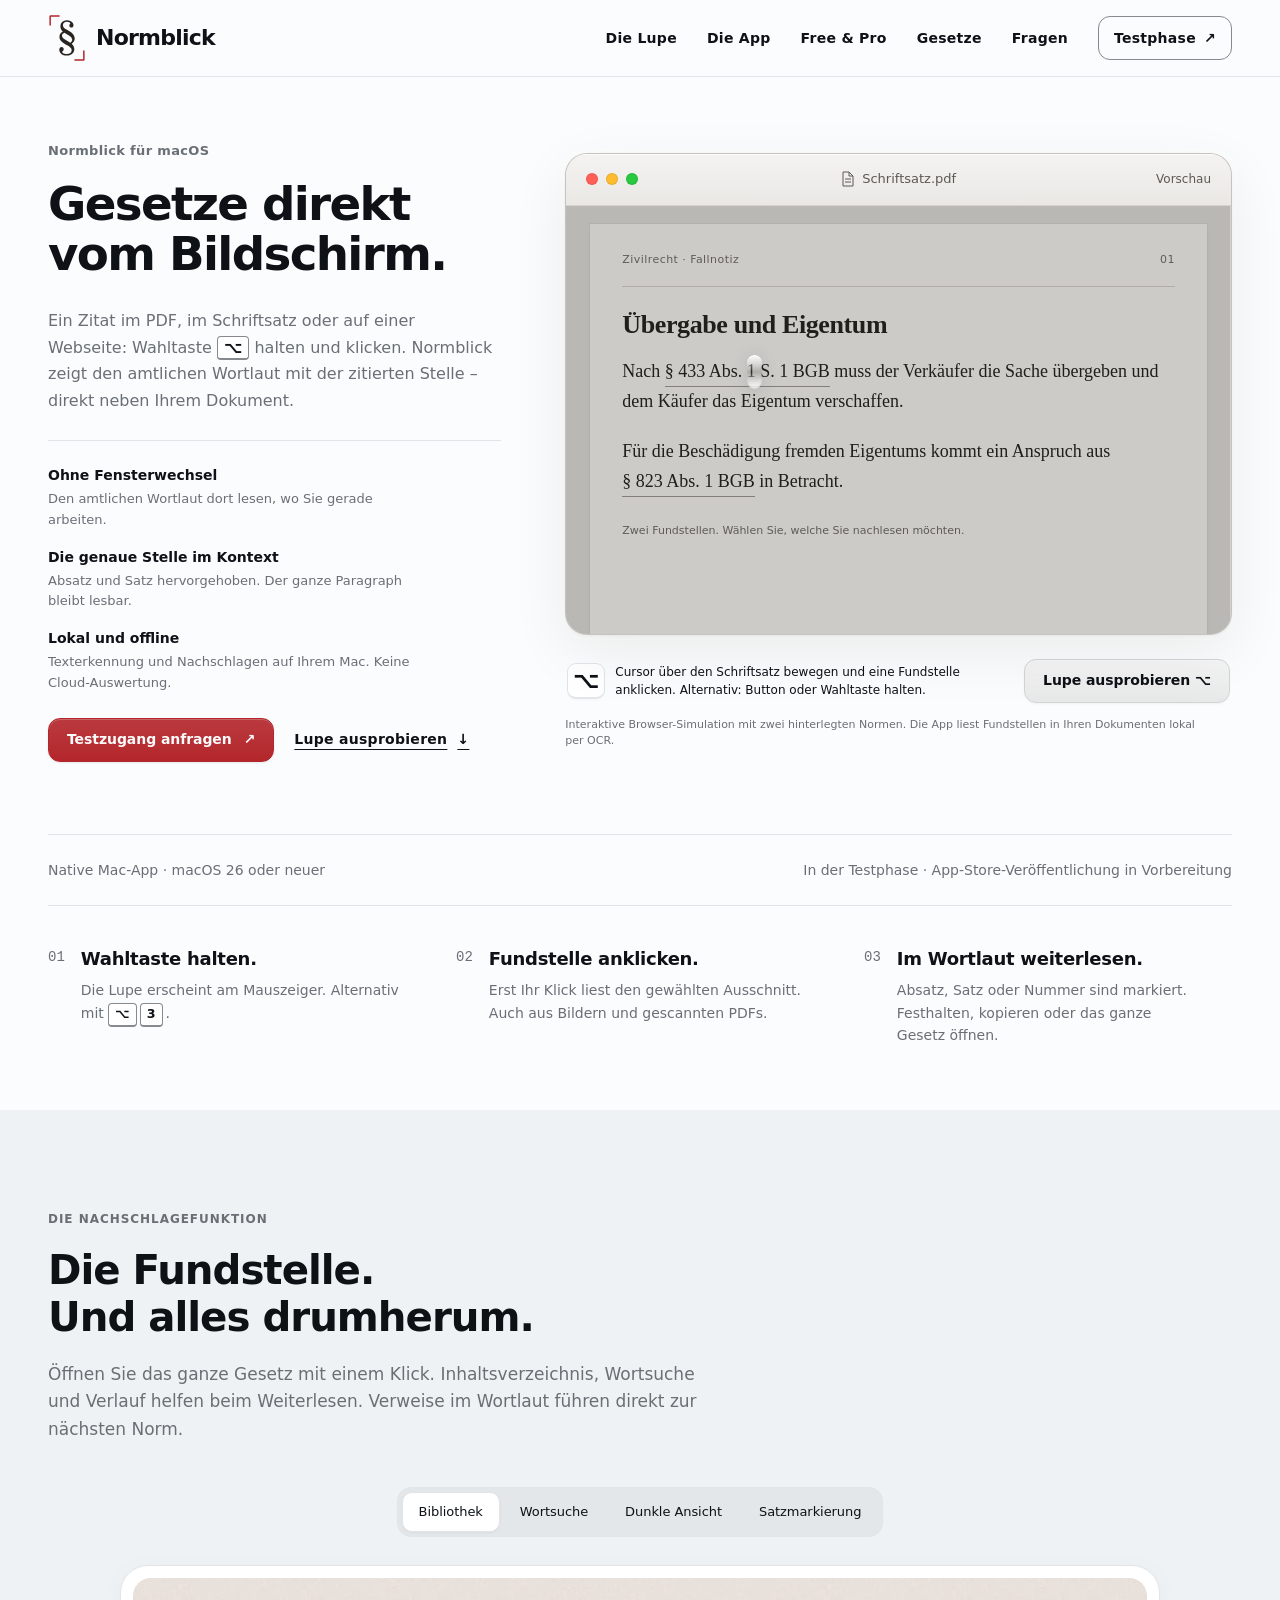
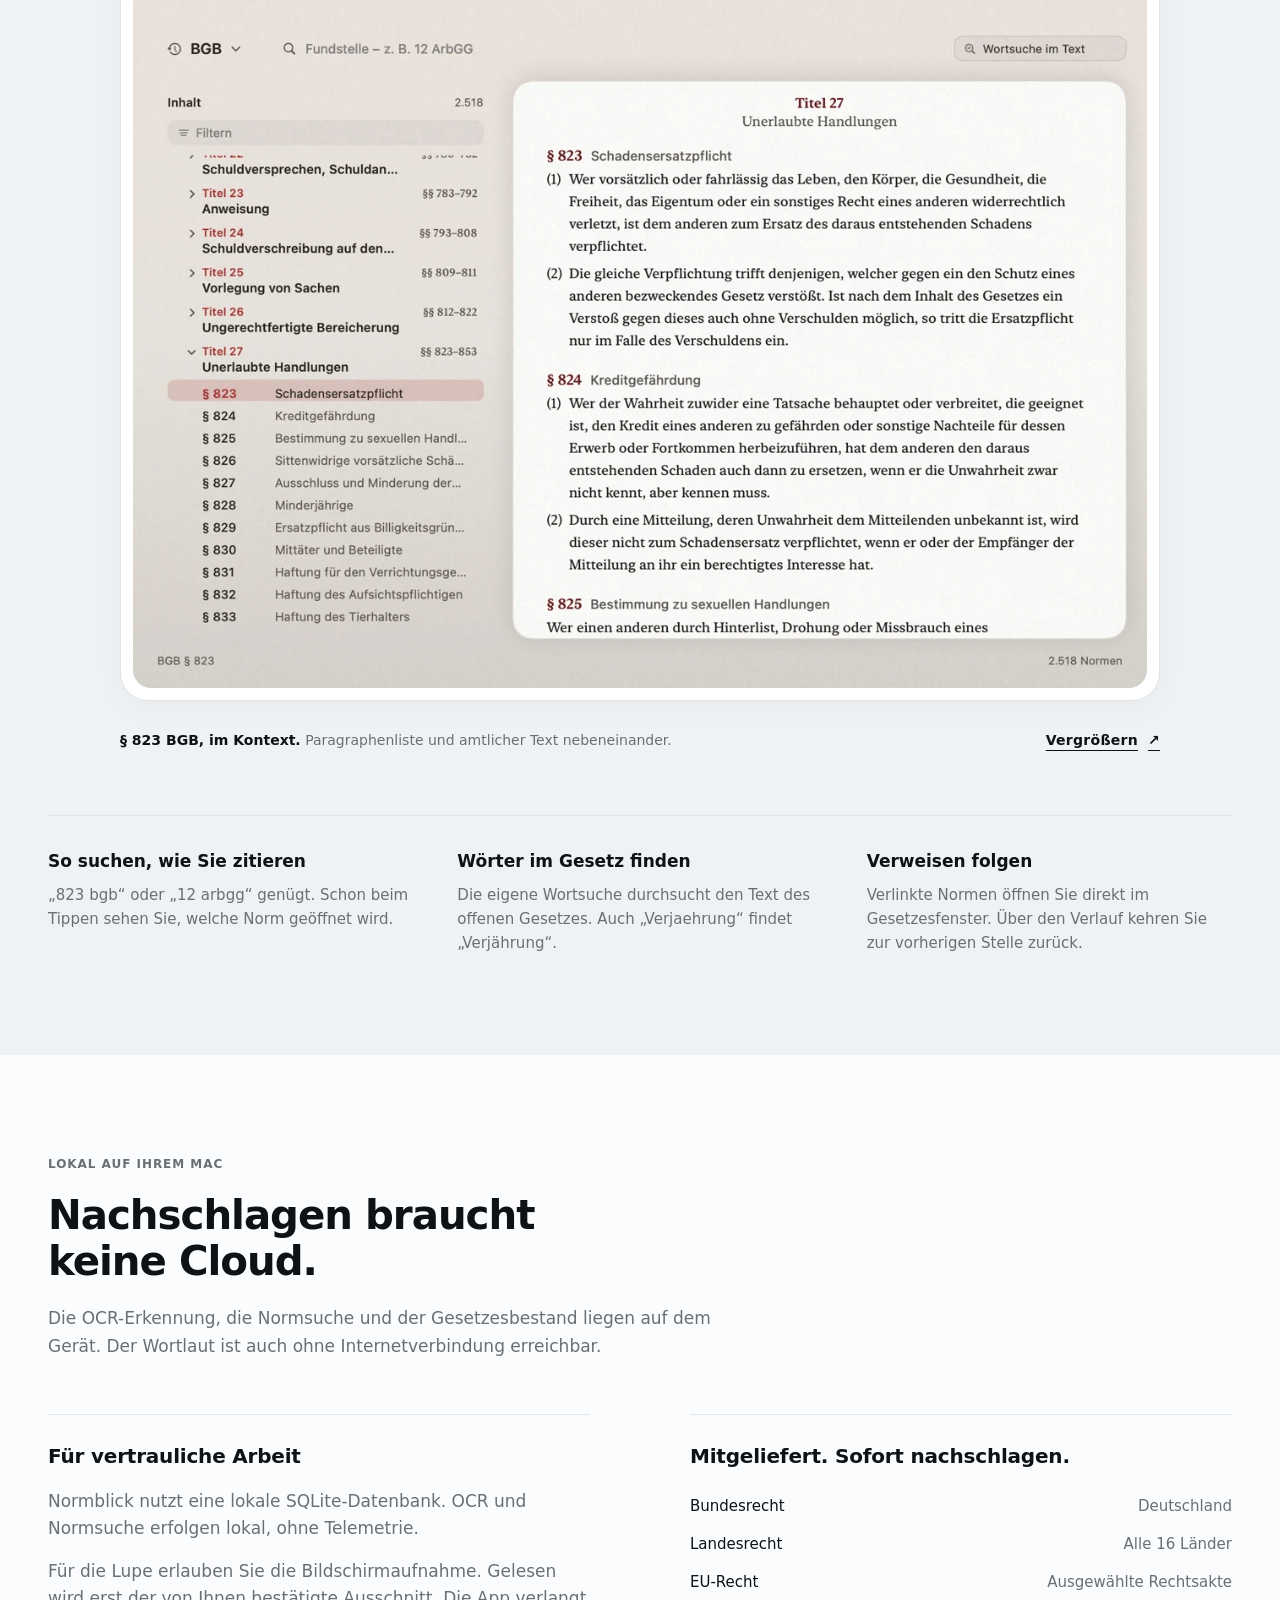
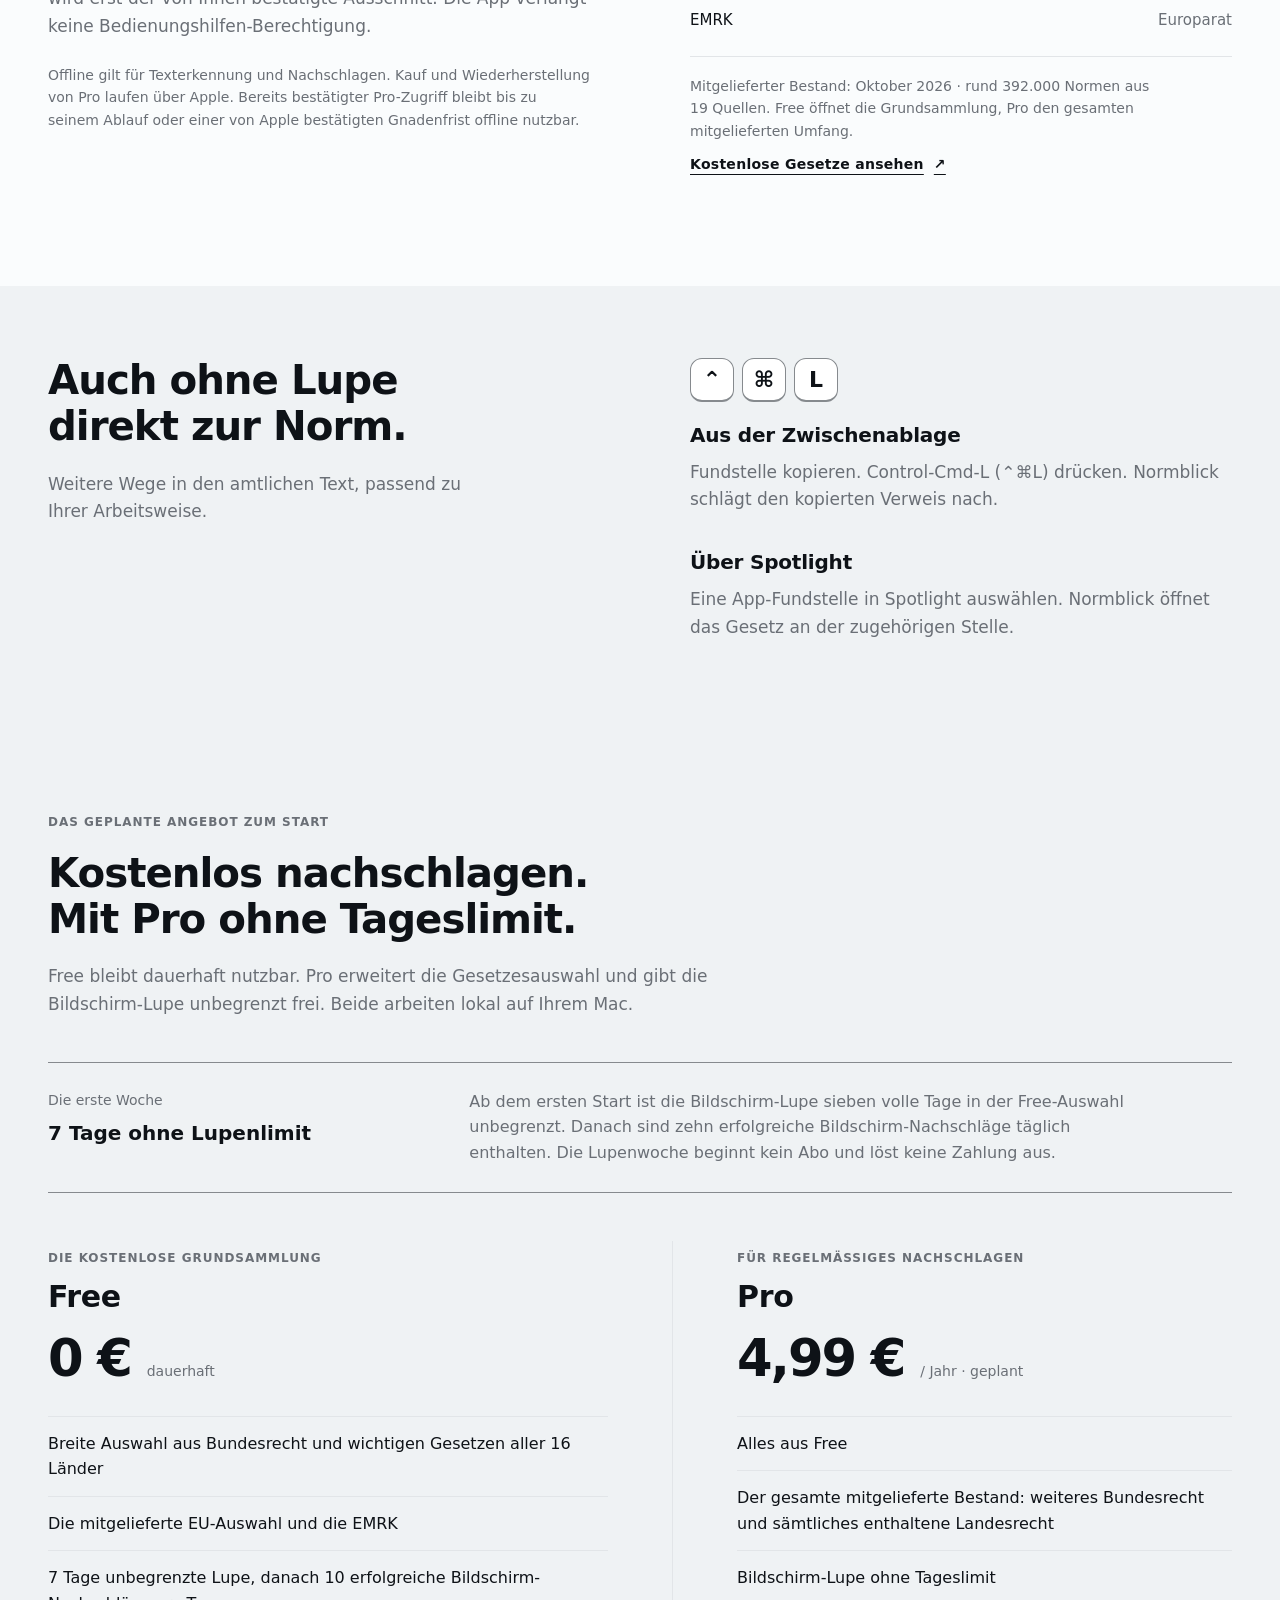
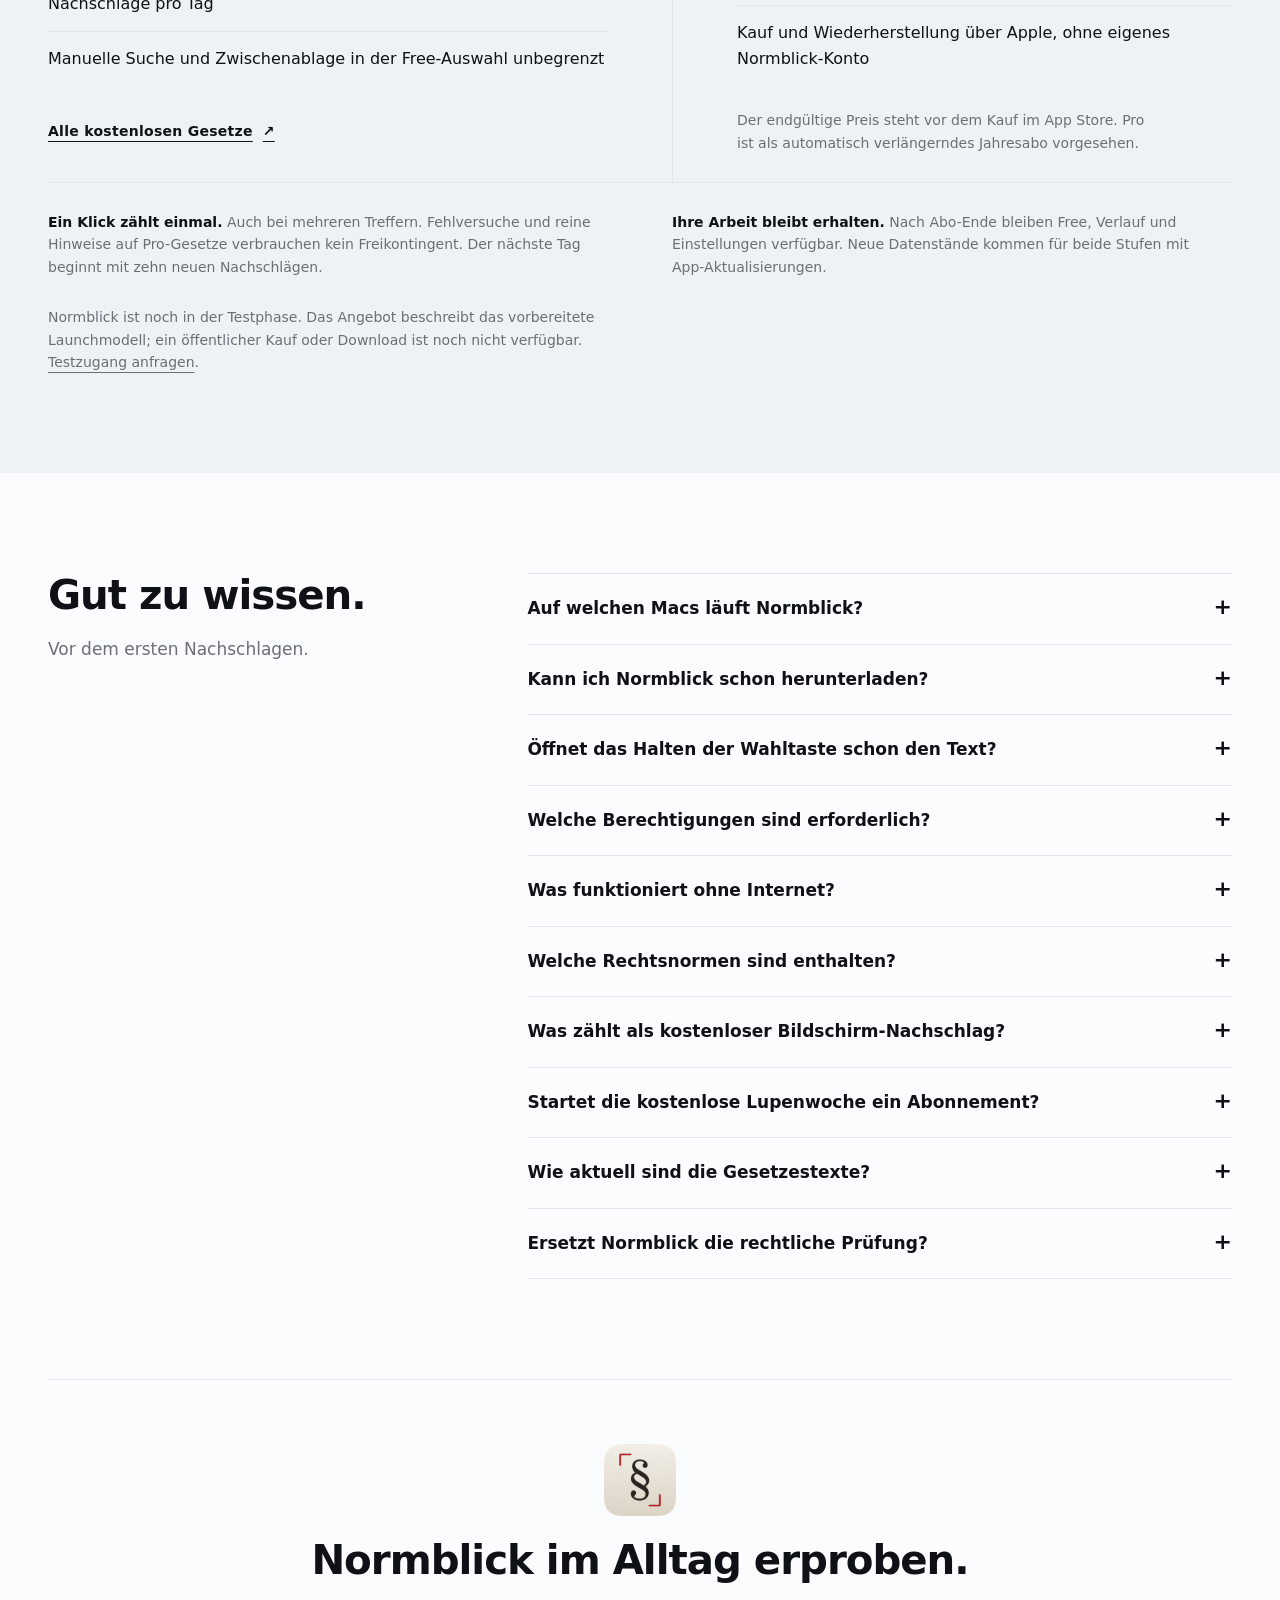
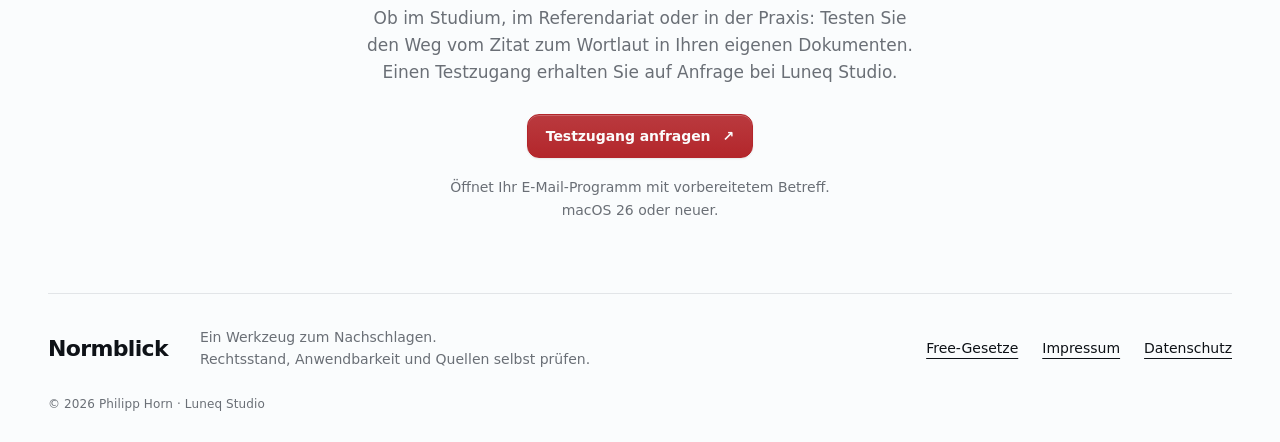
==== index.html @ 33882642 "Marke: Offenen Fokus B2 übernehmen Die ausgewählte Bildmarke als skalierbare Vektorkontur im Website" ====
<!doctype html>
<html lang="de">
<head>
  <meta charset="utf-8">
  <meta name="viewport" content="width=device-width, initial-scale=1">
  <meta name="color-scheme" content="light dark">
  <title>Normblick | Vom Gesetzeszitat zum amtlichen Wortlaut</title>
  <meta name="description" content="Normblick erkennt Fundstellen per OCR-Lupe und öffnet nach einem Klick den amtlichen Wortlaut. Native Mac-App, lokaler Gesetzesbestand. Testzugang anfragen.">
  <link rel="canonical" href="https://normblick.luneq.eu/">
  <link rel="icon" href="assets/favicon.png?v=cdacf3f0769f" sizes="32x32" type="image/png">
  <link rel="icon" href="assets/favicon.svg?v=b4dbe36185fb" type="image/svg+xml">
  <link rel="apple-touch-icon" href="assets/icon-180.png?v=c4f63734b120">
  <meta property="og:type" content="website">
  <meta property="og:locale" content="de_DE">
  <meta property="og:site_name" content="Normblick">
  <meta property="og:title" content="Normblick | Fundstelle sehen. Wortlaut lesen.">
  <meta property="og:description" content="Wahltaste halten, Fundstelle erkennen, mit einem Klick den amtlichen Wortlaut öffnen. Native macOS-App mit lokalem Gesetzesbestand.">
  <meta property="og:url" content="https://normblick.luneq.eu/">
  <meta property="og:image" content="https://normblick.luneq.eu/assets/shots/gesetze-hell.jpg?v=ebba585ec2bb">
  <meta property="og:image:width" content="1600">
  <meta property="og:image:height" content="1120">
  <meta property="og:image:alt" content="Normblick zeigt § 823 BGB mit Paragraphenliste und amtlichem Wortlaut.">
  <meta name="twitter:card" content="summary_large_image">
  <link rel="stylesheet" href="assets/site.css?v=ca8c3537c889">
  <link rel="stylesheet" href="assets/workflow.css?v=3b4da6df850c">
  <script src="assets/workflow.js?v=7b3295de0904" defer></script>
  <script src="assets/site.js?v=ec51a5ae1a60" defer></script>
  <script type="application/ld+json">
  {
    "@context": "https://schema.org",
    "@type": "SoftwareApplication",
    "name": "Normblick",
    "description": "Normblick erkennt Fundstellen per OCR-Lupe und öffnet nach einem Klick den amtlichen Wortlaut. Native Mac-App, lokaler Gesetzesbestand.",
    "url": "https://normblick.luneq.eu/",
    "image": "https://normblick.luneq.eu/assets/shots/gesetze-hell.jpg?v=ebba585ec2bb",
    "applicationCategory": "UtilitiesApplication",
    "operatingSystem": "macOS 26 oder neuer",
    "author": { "@type": "Person", "name": "Philipp Horn" },
    "publisher": { "@type": "Organization", "name": "Luneq Studio" }
  }
  </script>
  <script type="application/ld+json">
{
  "@context": "https://schema.org",
  "@type": "FAQPage",
  "mainEntity": [
    {
      "@type": "Question",
      "name": "Auf welchen Macs läuft Normblick?",
      "acceptedAnswer": {
        "@type": "Answer",
        "text": "Normblick ist eine native macOS-Menüleisten-App für macOS 26 oder neuer."
      }
    },
    {
      "@type": "Question",
      "name": "Kann ich Normblick schon herunterladen?",
      "acceptedAnswer": {
        "@type": "Answer",
        "text": "Es gibt derzeit noch keinen App-Store-Release und keinen öffentlichen Downloadlink. Sie können per E-Mail an studio@luneq.eu einen Testzugang anfragen. Zum Start sind eine dauerhaft kostenlose Grundsammlung und Pro als optionales Jahresabo vorgesehen. Der Zielpreis für Pro beträgt 4,99 € pro Jahr; der endgültige Preis wird vor dem Kauf angezeigt."
      }
    },
    {
      "@type": "Question",
      "name": "Öffnet das Halten der Wahltaste schon den Text?",
      "acceptedAnswer": {
        "@type": "Answer",
        "text": "Nein. Nach kurzem Halten erscheint die Glaskapsel am Zeiger. Erst Ihr Klick liest den Ausschnitt und öffnet den Wortlaut. Mit dem Scrollrad verändern Sie die Breite, mit Umschalt und Scrollrad die Höhe. Esc oder ein Rechtsklick bricht die Auswahl ab. Die Wahltaste kurz antippen blendet die Anzeige wieder aus. Einfaches Loslassen nach dem Aktivieren schließt die Lupe nicht."
      }
    },
    {
      "@type": "Question",
      "name": "Welche Berechtigungen sind erforderlich?",
      "acceptedAnswer": {
        "@type": "Answer",
        "text": "Die Lupe benötigt die Erlaubnis zur Bildschirmaufnahme. Eine Bedienungshilfen-Berechtigung ist nicht erforderlich. OCR-Erkennung und Normsuche laufen lokal auf Ihrem Mac."
      }
    },
    {
      "@type": "Question",
      "name": "Was funktioniert ohne Internet?",
      "acceptedAnswer": {
        "@type": "Answer",
        "text": "Sie können den lokalen Bestand durchsuchen und Normen nachschlagen. Texterkennung und Normsuche benötigen keine Verbindung. Kauf und Wiederherstellung von Pro verwenden Apples StoreKit. Bereits bestätigter Pro-Zugriff ist bis zum Ablauf oder zum Ende einer von Apple bestätigten Gnadenfrist offline nutzbar. Externe Quellenlinks, Updates und E-Mail sind separate Vorgänge."
      }
    },
    {
      "@type": "Question",
      "name": "Welche Rechtsnormen sind enthalten?",
      "acceptedAnswer": {
        "@type": "Answer",
        "text": "Bundes- und Landesrecht: Bundesrecht aus gesetze-im-internet.de und Landesrecht aus den amtlichen Portalen aller 16 Länder. Free enthält eine breite Grundsammlung, Pro öffnet den gesamten mitgelieferten Bestand. Die genaue Free-Auswahl finden Sie im verlinkten Gesetzeskatalog. EU-Recht: eine benannte Auswahl, darunter die Verträge (EUV, AEUV, Grundrechtecharta), die DSGVO, das internationale Zivilverfahrensrecht (Brüssel Ia und IIb, Rom I–III, EuErbVO, EuUntVO, EuInsVO, EuZustVO, EuBVO, EuMahnVO, EuVTVO, EuGFVO), die Freizügigkeitsrichtlinie und die AMM-VO, die KI-VO, DSA und DMA sowie Fluggastrechte-VO, Klausel-RL und Verbraucherrechte-RL. Dazu kommen weitere Gesellschafts- und Verfahrenstexte, etwa die SE-VO und die Verfahrensordnung des EuGH. Die Anhänge der Rechtsakte sind als eigene Einträge enthalten. Diese EU-Auswahl ist bereits in Free enthalten. Sie ist kein vollständiger EU-Bestand; historische Fassungen gehören nicht zum Angebot. Europarat: die EMRK und die Protokolle 1, 4, 6, 7, 12, 13 und 16 in der deutschen Fassung des Europarats. Mitgelieferter Bestand: Oktober 2026 · rund 392.000 Normen aus 19 Quellen. Der Paketstand ist kein einheitlicher Rechtsstand aller Gesetze. Den jeweiligen Stand und die Quellen zeigt die App. Free-Auswahl ansehen."
      }
    },
    {
      "@type": "Question",
      "name": "Was zählt als kostenloser Bildschirm-Nachschlag?",
      "acceptedAnswer": {
        "@type": "Answer",
        "text": "Nach den ersten sieben Tagen enthält Free zehn erfolgreiche Bildschirm-Nachschläge pro lokalem Kalendertag. Ein Klick zählt einmal, auch bei mehreren Fundstellen oder Länderfassungen. Kein Text, keine Norm, fehlende Fundstellen und reine Hinweise auf gesperrte Pro-Gesetze verbrauchen nichts. Manuelle Suche und Zwischenablage bleiben in der Free-Auswahl unbegrenzt."
      }
    },
    {
      "@type": "Question",
      "name": "Startet die kostenlose Lupenwoche ein Abonnement?",
      "acceptedAnswer": {
        "@type": "Answer",
        "text": "Nein. Die sieben Tage beginnen mit dem ersten Start der App, ohne Kauf und ohne automatische Abrechnung. Sie erweitern das Lupenlimit, nicht die Gesetzesauswahl. Pro ist ein separates, optionales Jahresabo. Nach dessen Ablauf bleiben die kostenlose Grundsammlung, Verlauf und Einstellungen erhalten."
      }
    },
    {
      "@type": "Question",
      "name": "Wie aktuell sind die Gesetzestexte?",
      "acceptedAnswer": {
        "@type": "Answer",
        "text": "Normblick bringt einen geprüften Gesetzesbestand mit. Neue Datenstände werden mit App-Aktualisierungen ausgeliefert; es gibt keine Live-Abfrage der Portale beim Nachschlagen. Der jeweilige Stand und die amtliche Quelle sind in der App sichtbar. Auch kostenlos enthaltene Gesetze werden aktualisiert."
      }
    },
    {
      "@type": "Question",
      "name": "Ersetzt Normblick die rechtliche Prüfung?",
      "acceptedAnswer": {
        "@type": "Answer",
        "text": "Nein. Normblick dient zum Nachschlagen und bietet keine Rechtsberatung. Prüfen Sie Rechtsstand, Anwendbarkeit und die zugehörigen Quellen selbst."
      }
    }
  ]
}
  </script>
</head>
<body>
  <a class="skip-link" href="#inhalt" data-od-id="skip-link">Zum Inhalt</a>
  <header class="site-header" data-od-id="site-header">
    <div class="wrap nav-row">
      <a class="wordmark" href="index.html" aria-label="Normblick, Startseite" data-od-id="home-link"><img src="assets/marke.svg?v=b4dbe36185fb" alt="" width="38" height="38">Normblick</a>
      <button class="menu-toggle" type="button" aria-controls="hauptnavigation" aria-expanded="false" data-od-id="menu-toggle" hidden>Menü</button>
      <nav id="hauptnavigation" class="main-nav" aria-label="Hauptnavigation" data-od-id="main-navigation">
        <a href="#lupe" data-od-id="nav-workflow">Die Lupe</a>
        <a href="#funktionen" data-od-id="nav-app">Die App</a>
        <a href="#angebot">Free &amp; Pro</a><a href="gesetze.html">Gesetze</a><a href="#fragen" data-od-id="nav-faq">Fragen</a>
        <a class="nav-contact" href="#testzugang" data-od-id="nav-test">Testphase <span aria-hidden="true">↗</span></a>
      </nav>
    </div>
  </header>

  <main id="inhalt" tabindex="-1">
    <section id="lupe" class="hero wrap" aria-labelledby="hero-title" data-od-id="hero">
      <div class="hero-copy">
        <div>
          <p class="eyebrow">Normblick für macOS</p>
          <h1 id="hero-title" data-od-id="hero-title">Gesetze direkt<br>vom Bildschirm.</h1>
        </div>
        <div class="hero-detail">
          <p class="hero-intro">Ein Zitat im PDF, im Schriftsatz oder auf einer Webseite: Wahltaste <kbd>⌥</kbd> halten und klicken. Normblick zeigt den amtlichen Wortlaut mit der zitierten Stelle – direkt neben Ihrem Dokument.</p>
          <dl class="hero-benefits" aria-label="Vorteile von Normblick">
            <div><dt>Ohne Fensterwechsel</dt><dd>Den amtlichen Wortlaut dort lesen, wo Sie gerade arbeiten.</dd></div>
            <div><dt>Die genaue Stelle im Kontext</dt><dd>Absatz und Satz hervorgehoben. Der ganze Paragraph bleibt lesbar.</dd></div>
            <div><dt>Lokal und offline</dt><dd>Texterkennung und Nachschlagen auf Ihrem Mac. Keine Cloud-Auswertung.</dd></div>
          </dl>
          <div class="hero-actions">
            <a class="button primary" href="mailto:studio@luneq.eu?subject=Normblick%20-%20Testzugang%20anfragen" data-od-id="hero-test-request">Testzugang anfragen <span aria-hidden="true">↗</span></a>
            <a class="text-link" href="#vorschau">Lupe ausprobieren <span aria-hidden="true">↓</span></a>
          </div>
        </div>
      </div>
      <div id="vorschau" class="lens-demo" data-lens-demo data-state="ready" aria-label="Interaktive Simulation der Normblick-Lupe">
        <div class="lens-window">
          <div class="lens-titlebar">
            <span class="window-lights" aria-hidden="true"><i></i><i></i><i></i></span>
            <span class="lens-file"><svg width="14" height="16" viewBox="0 0 14 16" fill="none" aria-hidden="true"><path d="M2 1h6l4 4v10H2V1Z" stroke="currentColor"/><path d="M8 1v4h4M4 8h6M4 11h6" stroke="currentColor"/></svg>Schriftsatz.pdf</span>
            <span class="lens-preview-label">Vorschau</span>
          </div>
          <div class="lens-stage" data-lens-stage>
            <article class="lens-document" aria-label="Beispieltext mit zwei Gesetzesfundstellen">
              <div class="document-heading"><span>Zivilrecht · Fallnotiz</span><span>01</span></div>
              <h2>Übergabe und Eigentum</h2>
              <p>Nach <button type="button" class="lens-citation" data-norm="433" aria-label="§ 433 Abs. 1 S. 1 BGB – Lupe über die Fundstelle legen">§ 433 Abs. 1 S. 1 BGB</button> muss der Verkäufer die Sache übergeben und dem Käufer das Eigentum verschaffen.</p>
              <p>Für die Beschädigung fremden Eigentums kommt ein Anspruch aus <button type="button" class="lens-citation" data-norm="823" aria-label="§ 823 Abs. 1 BGB – Lupe über die Fundstelle legen">§ 823 Abs. 1 BGB</button> in Betracht.</p>
              <p class="document-note">Zwei Fundstellen. Wählen Sie, welche Sie nachlesen möchten.</p>
            </article>
            <svg class="lens-dimming" aria-hidden="true" width="100%" height="100%" hidden>
              <defs><mask id="lens-cutout"><rect width="100%" height="100%" fill="white"/><rect data-lens-hole x="0" y="0" width="260" height="34" rx="17" fill="black"/></mask></defs>
              <rect width="100%" height="100%" fill="black" fill-opacity=".20" mask="url(#lens-cutout)"/>
            </svg>
            <div class="selection-lens" data-selection-lens aria-hidden="true" hidden><div class="lens-glass-rim"></div></div>
            <section class="lens-result" data-lens-result aria-labelledby="lens-result-title" hidden>
              <div class="lens-result-heading"><div><h3 id="lens-result-title" data-result-title></h3><p data-result-subtitle></p></div><button type="button" class="lens-close" data-result-close aria-label="Ergebnis schließen">×</button></div>
              <div class="lens-result-text" data-result-text tabindex="0" role="region" aria-label="Vollständiger Wortlaut des Paragraphen, scrollbar"></div>
              <p class="lens-scroll-hint">Vollständiger Paragraph <span aria-hidden="true">·</span> zum Weiterlesen scrollen <span aria-hidden="true">↓</span></p>
              <div class="lens-result-footer"><button type="button" class="lens-pin" data-result-pin aria-pressed="false"><svg width="13" height="14" viewBox="0 0 13 14" fill="none" aria-hidden="true"><path d="m5 1 6 6-2 1-1 3-6-6 3-1V1ZM5 8l-4 5" stroke="currentColor" stroke-linecap="round" stroke-linejoin="round"/></svg><span>Festhalten</span></button><a href="#funktionen">Im Gesetz nachschlagen <span aria-hidden="true">↗</span></a></div>
            </section>
          </div>
        </div>
        <div class="lens-toolbar">
          <div class="lens-instruction"><kbd aria-hidden="true">⌥</kbd><p role="status" aria-live="polite" aria-atomic="true" data-lens-status>Cursor über den Schriftsatz bewegen und eine Fundstelle anklicken. Alternativ: Button oder Wahltaste halten.</p></div>
          <button class="button lens-activate" type="button" data-lens-activate aria-pressed="false" hidden>Lupe ausprobieren <span aria-hidden="true">⌥</span></button>
        </div>
        <p class="lens-disclosure">Interaktive Browser-Simulation mit zwei hinterlegten Normen. Die App liest Fundstellen in Ihren Dokumenten lokal per OCR.</p>
        <noscript><p class="small">Für die bedienbare Simulation aktivieren Sie JavaScript. Die echten App-Aufnahmen finden Sie weiter unten.</p></noscript>
      </div>
    </section>

    <div class="product-context wrap" data-od-id="product-context">
      <p>Native Mac-App · macOS 26 oder neuer</p>
      <p>In der Testphase · App-Store-Veröffentlichung in Vorbereitung</p>
    </div>



    <section class="wrap quick-start" aria-label="So funktioniert die Bildschirm-Lupe">
      <ol>
        <li><span class="step-number" aria-hidden="true">01</span><div><h2>Wahltaste halten.</h2><p>Die Lupe erscheint am Mauszeiger. Alternativ mit <kbd>⌥</kbd><kbd>3</kbd>.</p></div></li>
        <li><span class="step-number" aria-hidden="true">02</span><div><h2>Fundstelle anklicken.</h2><p>Erst Ihr Klick liest den gewählten Ausschnitt. Auch aus Bildern und gescannten PDFs.</p></div></li>
        <li><span class="step-number" aria-hidden="true">03</span><div><h2>Im Wortlaut weiterlesen.</h2><p>Absatz, Satz oder Nummer sind markiert. Festhalten, kopieren oder das ganze Gesetz öffnen.</p></div></li>
      </ol>
    </section>

    <section id="funktionen" class="section app-section" aria-labelledby="app-title" data-od-id="app-section">
      <div class="wrap">
        <div class="section-heading">
          <p class="eyebrow">Die Nachschlagefunktion</p>
          <h2 id="app-title" data-od-id="app-title">Die Fundstelle.<br>Und alles drumherum.</h2>
          <p>Öffnen Sie das ganze Gesetz mit einem Klick. Inhaltsverzeichnis, Wortsuche und Verlauf helfen beim Weiterlesen. Verweise im Wortlaut führen direkt zur nächsten Norm.</p>
        </div>
        <div class="gallery" data-od-id="screenshot-gallery">
          <div class="gallery-controls" role="tablist" aria-label="App-Aufnahmen" hidden>
            <button id="tab-library" type="button" role="tab" aria-selected="true" aria-controls="panel-library" tabindex="0" data-od-id="gallery-tab-library">Bibliothek</button>
            <button id="tab-search" type="button" role="tab" aria-selected="false" aria-controls="panel-search" tabindex="-1" data-od-id="gallery-tab-search">Wortsuche</button>
            <button id="tab-dark" type="button" role="tab" aria-selected="false" aria-controls="panel-dark" tabindex="-1" data-od-id="gallery-tab-dark">Dunkle Ansicht</button>
            <button id="tab-result" type="button" role="tab" aria-selected="false" aria-controls="panel-result" tabindex="-1" data-od-id="gallery-tab-result">Satzmarkierung</button>
          </div>
          <div id="panel-library" class="gallery-panel" data-od-id="gallery-library"><figure>
            <a class="image-link" href="assets/shots/gesetze-hell.webp?v=3d87d219245c" data-enlarge data-title="Der Gesetzesbrowser" data-caption="§ 823 BGB: links die Paragraphenliste, rechts der amtliche Wortlaut. Die ausgewählte Vorschrift ist links hervorgehoben." data-od-id="enlarge-library" aria-label="Gesetzesbrowser mit § 823 BGB vergrößern"><img src="assets/shots/gesetze-hell.webp?v=3d87d219245c" srcset="assets/shots/gesetze-hell-1200.webp?v=25c8187b55b2 1200w, assets/shots/gesetze-hell.webp?v=3d87d219245c 2000w" sizes="(max-width: 1160px) calc(100vw - 96px), 1014px" alt="Heller Normblick-Gesetzesbrowser: § 823 BGB ist in der Paragraphenliste ausgewählt und rechts im amtlichen Text geöffnet." width="2000" height="1400" loading="lazy" decoding="async"></a>
            <figcaption><p><strong>§ 823 BGB, im Kontext.</strong> Paragraphenliste und amtlicher Text nebeneinander.</p><a class="text-link" href="assets/shots/gesetze-hell.webp?v=3d87d219245c" data-enlarge data-title="Der Gesetzesbrowser" data-caption="§ 823 BGB mit Paragraphenliste und amtlichem Text." data-od-id="library-fullscreen">Vergrößern <span aria-hidden="true">↗</span></a></figcaption>
          </figure></div>
          <div id="panel-search" class="gallery-panel" data-od-id="gallery-search"><figure>
            <a class="image-link" href="assets/shots/suche-hell.webp?v=c78554e7f0d0" data-enlarge data-title="Wortsuche im Gesetz" data-caption="Die Wortsuche nach Verjährung im BGB zeigt Treffer im Gesetz und den zugehörigen Wortlaut." data-od-id="enlarge-search" aria-label="Wortsuche nach Verjährung vergrößern"><img src="assets/shots/suche-hell.webp?v=c78554e7f0d0" srcset="assets/shots/suche-hell-1200.webp?v=b429d79d3882 1200w, assets/shots/suche-hell.webp?v=c78554e7f0d0 2000w" sizes="(max-width: 1160px) calc(100vw - 96px), 1014px" alt="Aktueller Normblick-Gesetzesbrowser mit der Wortsuche Verjährung im BGB und dem zugehörigen Wortlaut." width="2000" height="1400" loading="lazy" decoding="async"></a>
            <figcaption><p><strong>Nach Worten suchen.</strong> „Verjährung“ im BGB, mit Treffern und zugehörigem Text.</p><a class="text-link" href="assets/shots/suche-hell.webp?v=c78554e7f0d0" data-enlarge data-title="Wortsuche im Gesetz" data-caption="Wortsuche Verjährung im BGB, mit Trefferliste und Wortlaut." data-od-id="search-fullscreen">Vergrößern <span aria-hidden="true">↗</span></a></figcaption>
          </figure></div>
          <div id="panel-dark" class="gallery-panel" data-od-id="gallery-dark"><figure>
            <a class="image-link" href="assets/shots/gesetze-dunkel.webp?v=aa319ef3cb39" data-enlarge data-title="Die dunkle Ansicht" data-caption="Derselbe Gesetzesbrowser in dunkler Erscheinung. § 823 BGB ist in der Liste ausgewählt und rechts geöffnet." data-od-id="enlarge-dark" aria-label="Dunklen Gesetzesbrowser vergrößern"><img src="assets/shots/gesetze-dunkel.webp?v=aa319ef3cb39" srcset="assets/shots/gesetze-dunkel-1200.webp?v=ad3a8b4445ed 1200w, assets/shots/gesetze-dunkel.webp?v=aa319ef3cb39 2000w" sizes="(max-width: 1160px) calc(100vw - 96px), 1014px" alt="Dunkler Normblick-Gesetzesbrowser mit § 823 BGB und derselben Gliederung wie in der hellen Ansicht." width="2000" height="1400" loading="lazy" decoding="async"></a>
            <figcaption><p><strong>Hell oder dunkel.</strong> Derselbe Wortlaut, dieselbe Orientierung.</p><a class="text-link" href="assets/shots/gesetze-dunkel.webp?v=aa319ef3cb39" data-enlarge data-title="Die dunkle Ansicht" data-caption="§ 823 BGB im dunklen Gesetzesbrowser." data-od-id="dark-fullscreen">Vergrößern <span aria-hidden="true">↗</span></a></figcaption>
          </figure></div>
          <div id="panel-result" class="gallery-panel result-panel" data-od-id="gallery-result"><figure>
            <a class="image-link" href="assets/shots/ergebnis-hell.webp?v=daf3ff2ae315" data-enlarge data-title="Bis zum einzelnen Satz" data-caption="Das echte Ergebnisfenster zeigt die Markierung Absatz 1, Satz 4. Die hochgestellten Satzzahlen helfen bei der Orientierung im Absatz." data-od-id="enlarge-result" aria-label="Ergebnisfenster mit Satzmarkierung vergrößern"><img src="assets/shots/ergebnis-hell.webp?v=daf3ff2ae315" alt="Normblick-Ergebnisfenster in heller Erscheinung: Absatz 1, Satz 4 ist farblich hervorgehoben; der restliche Absatz bleibt lesbar." width="1000" height="944" loading="lazy" decoding="async"></a>
            <figcaption><p><strong>Bis zum einzelnen Satz.</strong> Die zitierte Stelle wird im umgebenden Absatz markiert.</p><a class="text-link" href="assets/shots/ergebnis-hell.webp?v=daf3ff2ae315" data-enlarge data-title="Bis zum einzelnen Satz" data-caption="Ergebnisfenster mit Absatz- und Satzmarkierung." data-od-id="result-fullscreen">Vergrößern <span aria-hidden="true">↗</span></a></figcaption>
          </figure></div>
        </div>
        <dl class="browser-guide">
          <div data-od-id="browser-collections"><dt>So suchen, wie Sie zitieren</dt><dd>„823 bgb“ oder „12 arbgg“ genügt. Schon beim Tippen sehen Sie, welche Norm geöffnet wird.</dd></div>
          <div data-od-id="browser-search"><dt>Wörter im Gesetz finden</dt><dd>Die eigene Wortsuche durchsucht den Text des offenen Gesetzes. Auch „Verjaehrung“ findet „Verjährung“.</dd></div>
          <div data-od-id="browser-read"><dt>Verweisen folgen</dt><dd>Verlinkte Normen öffnen Sie direkt im Gesetzesfenster. Über den Verlauf kehren Sie zur vorherigen Stelle zurück.</dd></div>
        </dl>
      </div>
    </section>

    <section id="privatsphaere" class="section wrap local-section" aria-labelledby="local-title" data-od-id="local-section">
      <div class="section-heading">
        <p class="eyebrow">Lokal auf Ihrem Mac</p>
        <h2 id="local-title" data-od-id="local-title">Nachschlagen braucht<br>keine Cloud.</h2>
        <p>Die OCR-Erkennung, die Normsuche und der Gesetzesbestand liegen auf dem Gerät. Der Wortlaut ist auch ohne Internetverbindung erreichbar.</p>
      </div>
      <div class="local-grid">
        <div class="local-facts" data-od-id="privacy-facts">
          <h3>Für vertrauliche Arbeit</h3>
          <p>Normblick nutzt eine lokale SQLite-Datenbank. OCR und Normsuche erfolgen lokal, ohne Telemetrie.</p>
          <p>Für die Lupe erlauben Sie die Bildschirmaufnahme. Gelesen wird erst der von Ihnen bestätigte Ausschnitt. Die App verlangt keine Bedienungshilfen-Berechtigung.</p>
          <p class="small">Offline gilt für Texterkennung und Nachschlagen. Kauf und Wiederherstellung von Pro laufen über Apple. Bereits bestätigter Pro-Zugriff bleibt bis zu seinem Ablauf oder einer von Apple bestätigten Gnadenfrist offline nutzbar.</p>
        </div>
        <div class="collection-facts" id="bestand" data-od-id="collection-facts">
          <h3>Mitgeliefert. Sofort nachschlagen.</h3>
          <ul class="collection-list">
            <li><span>Bundesrecht</span><span>Deutschland</span></li>
            <li><span>Landesrecht</span><span>Alle 16 Länder</span></li>
            <li><span>EU-Recht</span><span>Ausgewählte Rechtsakte</span></li>
            <li><span>EMRK</span><span>Europarat</span></li>
          </ul>
          <p class="small inventory">Mitgelieferter Bestand: Oktober 2026 · rund 392.000 Normen aus 19 Quellen. Free öffnet die Grundsammlung, Pro den gesamten mitgelieferten Umfang.</p><a class="text-link" href="gesetze.html">Kostenlose Gesetze ansehen <span aria-hidden="true">↗</span></a>
        </div>
      </div>
    </section>

    <section id="bedienung" class="section shortcuts-section" aria-labelledby="shortcuts-title" data-od-id="shortcuts-section">
      <div class="wrap shortcuts-grid">
        <div><h2 id="shortcuts-title" data-od-id="shortcuts-title">Auch ohne Lupe<br>direkt zur Norm.</h2><p>Weitere Wege in den amtlichen Text, passend zu Ihrer Arbeitsweise.</p></div>
        <div class="shortcut-list">
          <article data-od-id="shortcut-clipboard"><div class="shortcut-keys" aria-label="Control, Befehl und L"><kbd>⌃</kbd><kbd>⌘</kbd><kbd>L</kbd></div><h3>Aus der Zwischenablage</h3><p>Fundstelle kopieren. <span class="keep-together">Control-Cmd-L (⌃⌘L)</span> drücken. Normblick schlägt den kopierten Verweis nach.</p></article>
          <article data-od-id="shortcut-spotlight"><h3>Über Spotlight</h3><p>Eine App-Fundstelle in Spotlight auswählen. Normblick öffnet das Gesetz an der zugehörigen Stelle.</p></article>
        </div>
      </div>
    </section>


    <section id="angebot" class="section plans-section" aria-labelledby="plans-title">
      <div class="wrap">
        <div class="section-heading"><p class="eyebrow">Das geplante Angebot zum Start</p><h2 id="plans-title">Kostenlos nachschlagen.<br>Mit Pro ohne Tageslimit.</h2><p>Free bleibt dauerhaft nutzbar. Pro erweitert die Gesetzesauswahl und gibt die Bildschirm-Lupe unbegrenzt frei. Beide arbeiten lokal auf Ihrem Mac.</p></div>
        <div class="intro-week"><div class="week-label">Die erste Woche<br><strong>7 Tage ohne Lupenlimit</strong></div><p>Ab dem ersten Start ist die Bildschirm-Lupe sieben volle Tage in der Free-Auswahl unbegrenzt. Danach sind zehn erfolgreiche Bildschirm-Nachschläge täglich enthalten. Die Lupenwoche beginnt kein Abo und löst keine Zahlung aus.</p></div>
        <div class="plans-grid">
          <article class="plan" aria-labelledby="free-title"><p class="eyebrow">Die kostenlose Grundsammlung</p><h3 id="free-title">Free</h3><p class="plan-price">0 € <span>dauerhaft</span></p><ul><li>Breite Auswahl aus Bundesrecht und wichtigen Gesetzen aller 16 Länder</li><li>Die mitgelieferte EU-Auswahl und die EMRK</li><li>7 Tage unbegrenzte Lupe, danach 10 erfolgreiche Bildschirm-Nachschläge pro Tag</li><li>Manuelle Suche und Zwischenablage in der Free-Auswahl unbegrenzt</li></ul><a class="text-link" href="gesetze.html">Alle kostenlosen Gesetze <span aria-hidden="true">↗</span></a></article>
          <article class="plan plan-pro" aria-labelledby="pro-title"><p class="eyebrow">Für regelmäßiges Nachschlagen</p><h3 id="pro-title">Pro</h3><p class="plan-price">4,99 € <span>/ Jahr · geplant</span></p><ul><li>Alles aus Free</li><li>Der gesamte mitgelieferte Bestand: weiteres Bundesrecht und sämtliches enthaltene Landesrecht</li><li>Bildschirm-Lupe ohne Tageslimit</li><li>Kauf und Wiederherstellung über Apple, ohne eigenes Normblick-Konto</li></ul><p class="small">Der endgültige Preis steht vor dem Kauf im App Store. Pro ist als automatisch verlängerndes Jahresabo vorgesehen.</p></article>
        </div>
        <div class="plan-notes"><p><strong>Ein Klick zählt einmal.</strong> Auch bei mehreren Treffern. Fehlversuche und reine Hinweise auf Pro-Gesetze verbrauchen kein Freikontingent. Der nächste Tag beginnt mit zehn neuen Nachschlägen.</p><p><strong>Ihre Arbeit bleibt erhalten.</strong> Nach Abo-Ende bleiben Free, Verlauf und Einstellungen verfügbar. Neue Datenstände kommen für beide Stufen mit App-Aktualisierungen.</p></div>
        <p class="small launch-note">Normblick ist noch in der Testphase. Das Angebot beschreibt das vorbereitete Launchmodell; ein öffentlicher Kauf oder Download ist noch nicht verfügbar. <a href="#testzugang">Testzugang anfragen</a>.</p>
      </div>
    </section>

    <section id="fragen" class="section wrap faq-section" aria-labelledby="faq-title" data-od-id="faq-section">
      <div><h2 id="faq-title" data-od-id="faq-title">Gut zu wissen.</h2><p>Vor dem ersten Nachschlagen.</p></div>
      <div class="faq-list">
        <details data-od-id="faq-system"><summary>Auf welchen Macs läuft Normblick?</summary><div><p>Normblick ist eine native macOS-Menüleisten-App für macOS 26 oder neuer.</p></div></details>
        <details data-od-id="faq-access"><summary>Kann ich Normblick schon herunterladen?</summary><div><p>Es gibt derzeit noch keinen App-Store-Release und keinen öffentlichen Downloadlink. Sie können per E-Mail an studio@luneq.eu einen Testzugang anfragen.</p><p>Zum Start sind eine dauerhaft kostenlose Grundsammlung und Pro als optionales Jahresabo vorgesehen. Der Zielpreis für Pro beträgt 4,99 € pro Jahr; der endgültige Preis wird vor dem Kauf angezeigt.</p></div></details>
        <details data-od-id="faq-ocr"><summary>Öffnet das Halten der Wahltaste schon den Text?</summary><div><p>Nein. Nach kurzem Halten erscheint die Glaskapsel am Zeiger. Erst Ihr Klick liest den Ausschnitt und öffnet den Wortlaut. Mit dem Scrollrad verändern Sie die Breite, mit Umschalt und Scrollrad die Höhe. Esc oder ein Rechtsklick bricht die Auswahl ab.</p><p>Die Wahltaste kurz antippen blendet die Anzeige wieder aus. Einfaches Loslassen nach dem Aktivieren schließt die Lupe nicht.</p></div></details>
        <details data-od-id="faq-permissions"><summary>Welche Berechtigungen sind erforderlich?</summary><div><p>Die Lupe benötigt die Erlaubnis zur Bildschirmaufnahme. Eine Bedienungshilfen-Berechtigung ist nicht erforderlich. OCR-Erkennung und Normsuche laufen lokal auf Ihrem Mac.</p></div></details>
        <details data-od-id="faq-offline"><summary>Was funktioniert ohne Internet?</summary><div><p>Sie können den lokalen Bestand durchsuchen und Normen nachschlagen. Texterkennung und Normsuche benötigen keine Verbindung. Kauf und Wiederherstellung von Pro verwenden Apples StoreKit. Bereits bestätigter Pro-Zugriff ist bis zum Ablauf oder zum Ende einer von Apple bestätigten Gnadenfrist offline nutzbar. Externe Quellenlinks, Updates und E-Mail sind separate Vorgänge.</p></div></details>
        <details data-od-id="faq-coverage"><summary>Welche Rechtsnormen sind enthalten?</summary><div><p><strong>Bundes- und Landesrecht:</strong> Bundesrecht aus gesetze-im-internet.de und Landesrecht aus den amtlichen Portalen aller 16 Länder. Free enthält eine breite Grundsammlung, Pro öffnet den gesamten mitgelieferten Bestand. Die genaue Free-Auswahl finden Sie im verlinkten Gesetzeskatalog.</p><p><strong>EU-Recht:</strong> eine benannte Auswahl, darunter die Verträge (EUV, AEUV, Grundrechtecharta), die DSGVO, das internationale Zivilverfahrensrecht (Brüssel Ia und IIb, Rom I–III, EuErbVO, EuUntVO, EuInsVO, EuZustVO, EuBVO, EuMahnVO, EuVTVO, EuGFVO), die Freizügigkeitsrichtlinie und die AMM-VO, die KI-VO, DSA und DMA sowie Fluggastrechte-VO, Klausel-RL und Verbraucherrechte-RL. Dazu kommen weitere Gesellschafts- und Verfahrenstexte, etwa die SE-VO und die Verfahrensordnung des EuGH. Die Anhänge der Rechtsakte sind als eigene Einträge enthalten. Diese EU-Auswahl ist bereits in Free enthalten. Sie ist kein vollständiger EU-Bestand; historische Fassungen gehören nicht zum Angebot.</p><p><strong>Europarat:</strong> die EMRK und die Protokolle 1, 4, 6, 7, 12, 13 und 16 in der deutschen Fassung des Europarats.</p><p class="small">Mitgelieferter Bestand: Oktober 2026 · rund 392.000 Normen aus 19 Quellen. Der Paketstand ist kein einheitlicher Rechtsstand aller Gesetze. Den jeweiligen Stand und die Quellen zeigt die App. <a href="gesetze.html">Free-Auswahl ansehen</a>.</p></div></details>
        <details><summary>Was zählt als kostenloser Bildschirm-Nachschlag?</summary><div><p>Nach den ersten sieben Tagen enthält Free zehn erfolgreiche Bildschirm-Nachschläge pro lokalem Kalendertag. Ein Klick zählt einmal, auch bei mehreren Fundstellen oder Länderfassungen. Kein Text, keine Norm, fehlende Fundstellen und reine Hinweise auf gesperrte Pro-Gesetze verbrauchen nichts. Manuelle Suche und Zwischenablage bleiben in der Free-Auswahl unbegrenzt.</p></div></details>
        <details><summary>Startet die kostenlose Lupenwoche ein Abonnement?</summary><div><p>Nein. Die sieben Tage beginnen mit dem ersten Start der App, ohne Kauf und ohne automatische Abrechnung. Sie erweitern das Lupenlimit, nicht die Gesetzesauswahl. Pro ist ein separates, optionales Jahresabo. Nach dessen Ablauf bleiben die kostenlose Grundsammlung, Verlauf und Einstellungen erhalten.</p></div></details>
        <details><summary>Wie aktuell sind die Gesetzestexte?</summary><div><p>Normblick bringt einen geprüften Gesetzesbestand mit. Neue Datenstände werden mit App-Aktualisierungen ausgeliefert; es gibt keine Live-Abfrage der Portale beim Nachschlagen. Der jeweilige Stand und die amtliche Quelle sind in der App sichtbar. Auch kostenlos enthaltene Gesetze werden aktualisiert.</p></div></details>
        <details data-od-id="faq-legal"><summary>Ersetzt Normblick die rechtliche Prüfung?</summary><div><p>Nein. Normblick dient zum Nachschlagen und bietet keine Rechtsberatung. Prüfen Sie Rechtsstand, Anwendbarkeit und die zugehörigen Quellen selbst.</p></div></details>
      </div>
    </section>

    <section id="testzugang" class="section wrap test-section" aria-labelledby="test-title" data-od-id="test-section">
      <img src="assets/icon-180.png?v=c4f63734b120" alt="" width="72" height="72" loading="lazy">
      <h2 id="test-title" data-od-id="test-title">Normblick im Alltag erproben.</h2>
      <p>Ob im Studium, im Referendariat oder in der Praxis: Testen Sie den Weg vom Zitat zum Wortlaut in Ihren eigenen Dokumenten. Einen Testzugang erhalten Sie auf Anfrage bei Luneq Studio.</p>
      <a class="button primary" href="mailto:studio@luneq.eu?subject=Normblick%20-%20Testzugang%20anfragen" data-od-id="bottom-test-request">Testzugang anfragen <span aria-hidden="true">↗</span></a>
      <p class="small">Öffnet Ihr E-Mail-Programm mit vorbereitetem Betreff.<br>macOS 26 oder neuer.</p>
    </section>
  </main>

  <footer class="site-footer wrap" data-od-id="site-footer">
    <div class="footer-main"><a class="footer-brand" href="index.html" data-od-id="footer-home">Normblick</a><p>Ein Werkzeug zum Nachschlagen.<br>Rechtsstand, Anwendbarkeit und Quellen selbst prüfen.</p><nav aria-label="Rechtliche Hinweise"><a href="gesetze.html">Free-Gesetze</a><a href="impressum.html" data-od-id="footer-imprint">Impressum</a><a href="datenschutz.html" data-od-id="footer-privacy">Datenschutz</a></nav></div>
    <p class="copyright">© 2026 Philipp Horn · Luneq Studio</p>
  </footer>

  <dialog id="bilddialog" class="image-dialog" aria-labelledby="dialog-title" aria-describedby="dialog-caption" data-od-id="image-dialog">
    <div class="dialog-top"><h2 id="dialog-title" data-od-id="dialog-title">App-Aufnahme</h2><button class="button" type="button" data-close data-od-id="dialog-close" autofocus>Schließen <span aria-hidden="true">×</span></button></div>
    <div class="dialog-tools"><button class="button" type="button" aria-pressed="false" data-zoom data-od-id="dialog-zoom">Lesemodus</button><a class="text-link" id="dialog-original" href="assets/shots/gesetze-hell.webp?v=3d87d219245c" target="_blank" rel="noopener" data-od-id="dialog-original">Originalbild öffnen <span class="sr-only">(neuer Tab)</span><span aria-hidden="true">↗</span></a></div>
    <p class="small" id="zoom-help">Lesemodus vergrößert die Schrift im Bild. Danach lässt sich der Bildausschnitt horizontal und vertikal verschieben.</p>
    <div class="dialog-viewport" tabindex="0" role="region" aria-label="Vergrößerte App-Aufnahme, im Lesemodus scrollbar" data-od-id="dialog-image-viewport"><img id="dialog-image" alt="" width="2000" height="1400"><p class="image-error" role="status" hidden>Die Aufnahme konnte nicht geladen werden. Bitte öffnen Sie das Originalbild oder versuchen Sie es erneut.</p></div>
    <p id="dialog-caption"></p>
  </dialog>
</body>
</html>
---- assets/site.css ----
:root {
  --bg: oklch(99% 0.002 240);
  --surface: oklch(100% 0 0);
  --fg: oklch(18% 0.012 250);
  --muted: oklch(54% 0.012 250);
  --border: oklch(92% 0.005 250);
  --accent: oklch(50.271% 0.17678 24.815);
  --font-display: -apple-system, BlinkMacSystemFont, 'SF Pro Display', system-ui, sans-serif;
  --font-body: -apple-system, BlinkMacSystemFont, 'SF Pro Text', system-ui, sans-serif;
  --font-mono: 'SFMono-Regular', Consolas, 'Liberation Mono', monospace;
  --tint: oklch(96% 0.004 240);
  --control-border: oklch(63% 0.008 250);
  --button-fg: oklch(99% 0 0);
  --accent-hover: oklch(42% 0.15 24.815);
  --primary-border: var(--accent);
  --success: oklch(42% 0.08 150);
  --warn: oklch(43% 0.09 75);
  --danger: var(--accent);
  --radius-control: 12px;
  --radius-stage: 28px;
  color-scheme: light;
}
@media (prefers-color-scheme: dark) {
  :root {
    --bg: oklch(19% 0.006 250);
    --surface: oklch(23% 0.007 250);
    --fg: oklch(95% 0.002 240);
    --muted: oklch(76% 0.006 250);
    --border: oklch(34% 0.008 250);
    --tint: oklch(22% 0.007 250);
    --control-border: oklch(58% 0.008 250);
    --primary-border: oklch(70% 0.13 24.815);
    --success: oklch(78% 0.09 150);
    --warn: oklch(80% 0.09 75);
    color-scheme: dark;
  }
}
*, *::before, *::after { box-sizing: border-box; }
body { margin: 0; background: var(--bg); color: var(--fg); font: 400 17px/1.6 var(--font-body); -webkit-font-smoothing: antialiased; overflow-wrap: break-word; }
[hidden] { display: none !important; }
h1, h2, h3, p, figure, dl, dd { margin: 0; }
h1, h2, h3 { font-family: var(--font-display); font-weight: 600; text-wrap: balance; }
h1 { font-size: clamp(36px, 4.2vw, 60px); line-height: 1.09; letter-spacing: -.035em; }
h2 { font-size: clamp(30px, 3.15vw, 44px); line-height: 1.15; letter-spacing: -.025em; }
h3 { font-size: 20px; line-height: 1.35; letter-spacing: -.01em; }
p { max-width: 65ch; text-wrap: pretty; }
p + p { margin-top: 16px; }
a { color: inherit; text-underline-offset: 5px; text-decoration-thickness: 1px; }
a:hover { text-decoration-thickness: 2px; }
button { font: inherit; cursor: pointer; color: inherit; }
button, .button, summary { -webkit-tap-highlight-color: transparent; }
img { max-width: 100%; height: auto; display: block; }
:focus-visible { outline: 3px solid var(--fg); outline-offset: 5px; border-radius: 3px; }
main:focus { outline: none; }
section[id], #bestand { scroll-margin-top: 100px; }
.wrap { width: min(1240px, calc(100% - 96px)); margin-inline: auto; }
.section { padding-block: 100px; }
.small { font-size: 14px; line-height: 1.6; color: var(--muted); }
.eyebrow { font-size: 12px; font-weight: 550; line-height: 1.5; letter-spacing: .08em; text-transform: uppercase; }
.sr-only { position: absolute; width: 1px; height: 1px; padding: 0; margin: -1px; overflow: hidden; clip-path: inset(50%); white-space: nowrap; border: 0; }
.skip-link { position: fixed; top: 12px; left: 16px; z-index: 4; padding: 12px 18px; background: var(--fg); color: var(--bg); transform: translateY(-180%); }
.skip-link:focus { transform: none; }
/* Layer scale: header 1; modal native top layer; skip link 4. */
.site-header { position: relative; z-index: 1; background: var(--bg); border-bottom: 1px solid var(--border); }
.nav-row { min-height: 76px; display: flex; justify-content: space-between; align-items: center; gap: 24px; }
.wordmark { display: inline-flex; min-height: 44px; align-items: center; gap: 10px; font: 550 22px/1 var(--font-display); letter-spacing: -.035em; text-decoration: none; flex-shrink: 0; }
.wordmark img { flex-shrink: 0; }
.main-nav { display: flex; align-items: center; gap: 30px; }
.main-nav a { display: inline-flex; align-items: center; gap: 8px; min-height: 44px; font-size: 14px; font-weight: 550; letter-spacing: .02em; text-decoration: none; }
.main-nav a:hover { text-decoration: underline; }
.nav-contact { border: 1px solid var(--control-border); border-radius: var(--radius-control); padding: 0 15px; }
.nav-contact:hover { background: var(--tint); }
.menu-toggle { display: none; min-height: 44px; padding: 8px 12px; border: 1px solid var(--control-border); border-radius: var(--radius-control); background: var(--bg); font-size: 14px; }
.hero { display: block; padding-block: 58px 40px; }
.hero-copy { display: grid; grid-template-columns: 1fr 1fr; align-items: end; gap: 64px; max-width: 1080px; margin: 0 auto 42px; }
.hero-copy .eyebrow { margin-bottom: 18px; color: var(--muted); text-transform: none; letter-spacing: .025em; font-size: 13px; }
.hero-intro { font-size: 17px; line-height: 1.65; color: var(--muted); max-width: 44ch; }
.hero-intro kbd { font-size: 16px; min-width: 26px; line-height: 1.2; }
.hero-actions { display: flex; align-items: center; flex-wrap: wrap; gap: 14px 20px; margin-top: 24px; }
.hero-platform { font-size: 11px; color: var(--muted); }
.hero-benefits { display: grid; gap: 16px; margin-top: 26px; padding-top: 24px; border-top: 1px solid var(--border); }
.hero-benefits dt { font-size: 14px; font-weight: 550; line-height: 1.5; }
.hero-benefits dd { margin-top: 3px; font-size: 13px; line-height: 1.6; color: var(--muted); max-width: 44ch; }
@media (min-width: 1200px) {
  .hero { display: grid; grid-template-columns: minmax(0, .85fr) minmax(0, 1.25fr); align-items: center; gap: 64px; padding-block: 64px 72px; }
  .hero-copy { display: flex; flex-direction: column; align-items: start; gap: 28px; min-width: 0; max-width: none; margin: 0; }
  .hero h1 { font-size: clamp(44px, 3.65vw, 56px); }
  .hero-detail { width: 100%; }
  .hero-intro { font-size: 16px; }
}
.button { display: inline-flex; align-items: center; justify-content: center; gap: 12px; min-height: 44px; border: 1px solid color-mix(in srgb, var(--fg) 18%, var(--surface)); border-radius: var(--radius-control); padding: 10px 18px; background: linear-gradient(color-mix(in srgb, var(--surface) 96%, var(--fg)), color-mix(in srgb, var(--surface) 90%, var(--fg))); box-shadow: inset 0 1px 0 #ffffff40, 0 1px 2px #0000000c; color: var(--fg); font-size: 14px; font-weight: 550; line-height: 1.5; letter-spacing: -.005em; text-decoration: none; white-space: nowrap; }
.button:hover { color: var(--fg); text-decoration: none; border-color: var(--control-border); filter: brightness(1.025); }
.button.primary { border-color: var(--primary-border); background: linear-gradient(color-mix(in srgb, var(--accent) 91%, #fff), var(--accent)); color: var(--button-fg); box-shadow: inset 0 1px 0 #ffffff38, 0 1px 2px #00000015; }
.button.primary:hover { color: var(--button-fg); filter: brightness(1.08); }
.button:active, .menu-toggle:active { transform: translateY(1px); filter: brightness(.95); }
.text-link { display: inline-flex; align-items: center; gap: 10px; min-height: 44px; font-size: 14px; font-weight: 550; letter-spacing: .02em; white-space: nowrap; }
.hero-shot { min-width: 0; }
.result-image, .result-panel .image-link { background: #fff; border-radius: var(--radius-stage); }
.image-link { display: block; border: 1px solid var(--border); border-radius: var(--radius-stage); padding: 12px; overflow: hidden; background: var(--surface); box-shadow: 0 6px 30px #00000008; cursor: zoom-in; }
.image-link img { border-radius: 18px; }
.image-link:hover { outline: 1px solid var(--control-border); outline-offset: 4px; }
.hero-shot figcaption { display: flex; justify-content: space-between; align-items: center; gap: 12px; font-size: 13px; letter-spacing: .01em; color: var(--muted); }
.hero-shot figcaption a { color: var(--fg); }
.product-context { display: flex; justify-content: space-between; gap: 16px 40px; padding-block: 24px; border-block: 1px solid var(--border); color: var(--muted); font-size: 14px; }
.product-context p + p { margin: 0; }
.separator { margin-inline: 12px; color: var(--control-border); }
.workflow { display: grid; grid-template-columns: 1fr 1fr; gap: 100px; }
.workflow-intro { align-self: start; }
.option-key { display: inline-flex; align-items: center; justify-content: center; width: 76px; height: 68px; font-size: 44px; line-height: 1; border: 1px solid var(--control-border); border-bottom-width: 3px; border-radius: var(--radius-control); background: var(--surface); margin-bottom: 28px; }
.workflow-intro h2 { font-size: clamp(30px, 2.8vw, 38px); }
.workflow-intro > p { margin-top: 22px; color: var(--muted); }
.workflow-intro .citation-example { font-size: 14px; }
.citation-example strong { display: block; color: var(--fg); font-size: 20px; font-weight: 550; margin-top: 4px; }
.workflow-steps { padding: 0; margin: 0; list-style: none; counter-reset: workflow; }
.workflow-steps li { position: relative; padding: 26px 0 28px 48px; border-top: 1px solid var(--border); counter-increment: workflow; }
.workflow-steps li::before { content: counter(workflow); position: absolute; top: 26px; left: 0; font: 400 20px/1.35 var(--font-display); color: var(--muted); }
.workflow-steps p { color: var(--muted); margin-top: 10px; }
kbd { display: inline-flex; align-items: center; justify-content: center; min-width: 28px; padding: 1px 6px; border: 1px solid var(--control-border); border-bottom-width: 2px; border-radius: 4px; background: var(--surface); color: var(--fg); font: 550 .9em/1.5 var(--font-body); }
.app-section { background: var(--tint); }
.section-heading { max-width: 720px; margin-bottom: 44px; }
.section-heading > p { margin-top: 20px; color: var(--muted); }
.section-heading > .eyebrow { margin: 0 0 20px; }
.gallery { max-width: 1040px; margin-inline: auto; }
.gallery-controls { display: flex; width: fit-content; max-width: 100%; margin: 0 auto 28px; justify-content: center; flex-wrap: wrap; gap: 3px; padding: 4px; border: 1px solid var(--border); border-radius: 14px; background: color-mix(in srgb, var(--fg) 5%, var(--tint)); }
.gallery-controls button { border: 1px solid transparent; border-radius: 10px; background: transparent; min-height: 40px; padding: 8px 16px; font-size: 13px; font-weight: 500; letter-spacing: -.005em; line-height: 1.5; }
.gallery-controls button:hover { background: color-mix(in srgb, var(--surface) 65%, transparent); }
.gallery-controls button[aria-selected="true"] { background: var(--surface); color: var(--fg); border-color: var(--border); box-shadow: 0 1px 3px #0000000c; }
.gallery-controls button[aria-selected="true"]:hover { background: var(--surface); color: var(--fg); }
.gallery-panel + .gallery-panel { margin-top: 56px; }
.gallery-panel figure + figure { margin-top: 56px; }
.gallery-enhanced .gallery-panel { margin-top: 0; }
.gallery-panel img { width: 100%; }
.gallery-panel .image-link { max-width: 100%; }
.gallery-panel figcaption { display: flex; justify-content: space-between; align-items: center; gap: 20px; margin-top: 18px; font-size: 14px; color: var(--muted); }
.gallery-panel figcaption strong { color: var(--fg); font-weight: 550; }
.gallery-panel figcaption .text-link { color: var(--fg); }
.result-panel .image-link { max-width: 800px; margin-inline: auto; }
.browser-guide { display: grid; grid-template-columns: repeat(3, 1fr); gap: 44px; margin-top: 52px; padding-top: 32px; border-top: 1px solid var(--border); }
.browser-guide dt { font-size: 17px; font-weight: 550; margin-bottom: 8px; }
.browser-guide dd { font-size: 15px; color: var(--muted); }
.local-section .section-heading { margin-bottom: 54px; }
.local-grid { display: grid; grid-template-columns: 1fr 1fr; gap: 100px; }
.local-grid > div { border-top: 1px solid var(--border); padding-top: 28px; }
.local-grid h3 { margin-bottom: 18px; }
.local-facts > p:not(.small) { color: var(--muted); }
.local-facts .small { margin-top: 24px; }
.collection-list { list-style: none; padding: 0; margin: 24px 0; display: grid; gap: 14px; }
.collection-list li { display: flex; justify-content: space-between; gap: 12px; font-size: 15px; }
.collection-list li span:last-child { color: var(--muted); text-align: right; }
.inventory { padding-top: 18px; border-top: 1px solid var(--border); font-variant-numeric: tabular-nums; }
.shortcuts-section { padding-block: 72px; background: var(--tint); }
.shortcuts-grid { display: grid; grid-template-columns: 1fr 1fr; gap: 100px; }
.shortcuts-grid > div > p { margin-top: 20px; color: var(--muted); }
.shortcut-list { display: grid; gap: 36px; }
.shortcut-list article p { margin-top: 10px; color: var(--muted); }
.shortcut-keys { display: flex; gap: 8px; margin-bottom: 20px; }
.shortcut-keys kbd { min-width: 44px; min-height: 44px; font-size: 22px; border-radius: var(--radius-control); }
.keep-together { display: inline-block; }
.faq-section { display: grid; grid-template-columns: .7fr 1.3fr; gap: 100px; }
.faq-section > div > p { margin-top: 16px; color: var(--muted); }
.faq-list details { border-bottom: 1px solid var(--border); }
.faq-list details:first-child { border-top: 1px solid var(--border); }
.faq-list summary { display: flex; align-items: baseline; justify-content: space-between; gap: 24px; padding-block: 22px; cursor: pointer; font-weight: 550; list-style: none; line-height: 1.5; }
.faq-list summary::-webkit-details-marker { display: none; }
.faq-list summary::after { content: '+'; flex-shrink: 0; font-size: 22px; line-height: 1; }
.faq-list details[open] summary::after { content: '−'; }
.faq-list summary:hover { text-decoration: underline; text-underline-offset: 5px; }
.faq-list details > div { padding: 0 36px 24px 0; color: var(--muted); font-size: 16px; }
.test-section { text-align: center; border-top: 1px solid var(--border); padding-top: 64px; padding-bottom: 72px; }
.test-section img { margin: 0 auto 22px; }
.test-section > p { margin: 20px auto 0; max-width: 52ch; color: var(--muted); }
.test-section .button { margin-top: 28px; }
.test-section .small { margin-top: 18px; }
.site-footer { padding-block: 32px 28px; border-top: 1px solid var(--border); }
.footer-main { display: flex; justify-content: space-between; gap: 32px; align-items: start; }
.footer-brand { display: inline-flex; align-items: center; min-height: 44px; font: 600 22px/1.5 var(--font-display); letter-spacing: -.03em; text-decoration: none; }
.footer-main p { font-size: 14px; color: var(--muted); margin-right: auto; }
.footer-main nav { display: flex; gap: 24px; font-size: 14px; }
.footer-main nav a { display: inline-flex; align-items: center; min-height: 44px; }
.copyright { font-size: 12px; letter-spacing: .01em; color: var(--muted); margin-top: 24px; }
.image-dialog { width: min(1280px, calc(100% - 32px)); max-width: none; max-height: calc(100dvh - 32px); padding: 24px; border: 1px solid var(--control-border); border-radius: var(--radius-stage); background: var(--bg); color: var(--fg); overflow-y: auto; }
.image-dialog::backdrop { background: oklch(15% .008 250 / .8); }
.dialog-top, .dialog-tools { display: flex; align-items: center; justify-content: space-between; gap: 16px; }
.dialog-top { margin-bottom: 16px; }
.dialog-top h2 { font-size: 24px; }
.dialog-tools { justify-content: start; flex-wrap: wrap; }
.dialog-tools .button[aria-pressed="true"] { color: var(--bg); background: var(--fg); border-color: var(--fg); }
#zoom-help { margin-top: 12px; }
.dialog-viewport { margin-block: 16px; overflow: auto; max-height: 62dvh; background: var(--tint); min-height: 80px; border-radius: 18px; }
.dialog-viewport img { width: 100%; height: auto; max-width: none; }
.dialog-viewport.result-snapshot { background: #fff; }
.dialog-viewport.zoomed img { width: max(100%, 1200px); }
.dialog-viewport.loading { min-height: 240px; background: repeating-linear-gradient(0deg, var(--tint), var(--tint) 30px, var(--border) 30px, var(--border) 31px); }
.image-error { padding: 32px; color: var(--fg); }
#dialog-caption { font-size: 15px; color: var(--muted); }
body.dialog-open { overflow: hidden; }
.legal-wrap { width: min(780px, calc(100% - 96px)); margin-inline: auto; }
.legal-header { padding-block: 68px 48px; }
.legal-header .text-link { margin-bottom: 24px; }
.legal-header h1 { font-size: clamp(32px, 5vw, 48px); }
.page-content { padding-bottom: 80px; }
.content-section { padding-block: 28px; border-top: 1px solid var(--border); }
.content-section h2 { font-size: 22px; letter-spacing: -.01em; margin-bottom: 16px; }
.content-section p { color: var(--muted); overflow-wrap: anywhere; }
.content-section a { display: inline-flex; align-items: center; min-height: 44px; color: var(--fg); }
@media (min-width: 768px) and (prefers-reduced-motion: no-preference) {
  .button, .menu-toggle { transition: background-color 150ms, border-color 150ms, transform 80ms; }
}
@media (max-width: 1023px) {
  .wrap { width: calc(100% - 64px); }
  .hero { padding-top: 48px; }
  .hero-copy { gap: 32px; }
  h1 { font-size: clamp(34px, 4.3vw, 46px); }
  .hero-copy .eyebrow { max-width: 32ch; }
  .main-nav { gap: 18px; }
  .hero-actions { gap: 12px; }
  .hero-shot figcaption { align-items: start; flex-direction: column; gap: 0; }
  .workflow, .local-grid, .shortcuts-grid, .faq-section { gap: 48px; }
  .browser-guide { gap: 28px; }
}
@media (max-width: 767px) {
  .wrap, .legal-wrap { width: calc(100% - 40px); }
  .section { padding-block: 64px; }
  .nav-row { min-height: 68px; flex-wrap: wrap; gap: 0 16px; }
  .wordmark { font-size: 21px; }
  .wordmark img { width: 32px; height: 32px; }
  .main-nav { width: 100%; display: grid; grid-template-columns: 1fr 1fr; gap: 8px 20px; padding-bottom: 16px; }
  .main-nav a { padding: 8px 0; font-size: 14px; }
  .main-nav .nav-contact { border: 0; padding: 8px 0; }
  .nav-enhanced .menu-toggle { display: inline-flex; align-items: center; }
  .nav-enhanced .main-nav { display: none; }
  .nav-enhanced .main-nav.is-open { display: grid; }
  .hero { padding-block: 36px 28px; }
  .hero-copy { grid-template-columns: 1fr; gap: 20px; margin-bottom: 28px; }
  h1 { font-size: clamp(34px, 7.9vw, 54px); }
  .hero-copy .eyebrow { margin-bottom: 20px; max-width: none; }
  .hero-intro { font-size: 16px; max-width: 44ch; margin-top: 0; }
  .hero-actions { margin-top: 20px; gap: 10px 16px; }
  .image-link { padding: 6px; border-radius: 22px; }
  .image-link img { border-radius: 16px; }
  .hero-shot { width: min(100%, 600px); margin-inline: auto; }
  .hero-shot figcaption { flex-direction: row; align-items: center; font-size: 12px; }
  .hero-shot figcaption span:first-child { max-width: 24ch; }
  .product-context { flex-direction: column; gap: 8px; padding-block: 20px; font-size: 13px; }
  .separator { margin-inline: 8px; }
  .workflow, .local-grid, .shortcuts-grid, .faq-section { grid-template-columns: 1fr; gap: 36px; }
  .workflow-steps li { padding-left: 40px; }
  .workflow-intro > p { max-width: 55ch; }
  .section-heading { margin-bottom: 32px; }
  .gallery-controls { justify-content: start; gap: 3px; margin-bottom: 22px; }
  .gallery-controls button { padding: 9px 12px; }
  .gallery-panel figcaption { display: block; margin-top: 18px; }
  .gallery-panel figcaption .text-link { margin-top: 4px; }
  .browser-guide { grid-template-columns: 1fr; gap: 22px; margin-top: 28px; padding-top: 28px; }
  .browser-guide dd { max-width: 50ch; }
  .local-section .section-heading { margin-bottom: 32px; }
  .shortcuts-section { padding-block: 56px; }
  .shortcut-list { gap: 28px; }
  .faq-list details > div { padding-right: 10px; }
  .test-section { padding-block: 52px; }
  .footer-main { flex-wrap: wrap; gap: 12px 20px; }
  .footer-main p { width: 100%; order: 2; }
  .footer-main nav { gap: 20px; }
  .image-dialog { width: calc(100% - 16px); max-height: calc(100dvh - 16px); padding: 16px; }
  .dialog-top { align-items: start; gap: 12px; }
  .dialog-top h2 { font-size: 20px; }
  .dialog-top .button { min-height: 44px; padding: 8px 12px; font-size: 12px; }
  .dialog-viewport { max-height: 52dvh; }
  .legal-header { padding-block: 40px 32px; }
  .page-content { padding-bottom: 48px; }
}
@media (max-width: 374px) {
  .wrap, .legal-wrap { width: calc(100% - 32px); }
  .hero-actions { flex-direction: column; align-items: start; }
  .hero-shot figcaption { flex-wrap: wrap; gap: 0; }
  .collection-list li { font-size: 14px; }
  .footer-main { display: block; }
  .footer-main p { margin-top: 12px; }
  .footer-main nav { margin-top: 12px; }
}
@media (prefers-reduced-motion: reduce) {
  *, *::before, *::after { scroll-behavior: auto !important; animation: none !important; transition: none !important; }
  .button:active, .menu-toggle:active { transform: none; }
}

/* Die Angebotsstufen bleiben lesbar, auch ohne JavaScript oder große Viewports. */
.quick-start { padding-block: 40px 64px; }
.quick-start ol { display: grid; grid-template-columns: repeat(3, minmax(0, 1fr)); gap: 40px; list-style: none; padding: 0; margin: 0; }
.quick-start li { display: flex; gap: 16px; }
.step-number { font: 400 14px/1.7 var(--font-mono); color: var(--muted); }
.quick-start h2 { font-size: 18px; letter-spacing: -.015em; line-height: 1.4; }
.quick-start p { font-size: 14px; color: var(--muted); margin-top: 8px; }
.quick-start kbd { min-width: 22px; margin-right: 3px; }
.plans-section { background: var(--tint); }
.intro-week { display: grid; grid-template-columns: 1fr 2fr; gap: 40px; border-block: 1px solid var(--control-border); padding-block: 26px; margin-bottom: 48px; }
.week-label { font-size: 14px; color: var(--muted); }
.week-label strong { display: inline-block; color: var(--fg); margin-top: 6px; font-size: 20px; }
.intro-week > p { font-size: 16px; color: var(--muted); }
.plans-grid { display: grid; grid-template-columns: 1fr 1fr; gap: 64px; }
.plan { padding-block: 8px 28px; }
.plan-pro { border-left: 1px solid var(--border); padding-left: 64px; }
.plan > .eyebrow { color: var(--muted); }
.plan h3 { font-size: 30px; margin-top: 10px; }
.plan-price { font-size: clamp(38px, 4vw, 52px); letter-spacing: -.04em; font-weight: 550; margin-top: 8px; line-height: 1.3; }
.plan-price span { font-size: 14px; font-weight: 400; letter-spacing: 0; color: var(--muted); white-space: nowrap; }
.plan ul { list-style: none; padding: 0; margin: 24px 0; }
.plan li { border-top: 1px solid var(--border); padding-block: 14px; font-size: 16px; }
.plan .small { max-width: 48ch; }
.plan-notes { display: grid; grid-template-columns: 1fr 1fr; gap: 64px; padding-top: 28px; border-top: 1px solid var(--border); }
.plan-notes p { margin: 0; font-size: 14px; color: var(--muted); }
.plan-notes strong { color: var(--fg); }
.launch-note { margin-top: 28px; }
.footer-main nav { flex-wrap: wrap; }
.catalog-header { max-width: 780px; padding-block: 64px 40px; }
.catalog-header h1 { margin-block: 16px 24px; }
.catalog-header > p:not(.eyebrow) { color: var(--muted); }
.catalog-page { max-width: 1040px; }
.catalog-filters { display: grid; grid-template-columns: minmax(0, 2fr) minmax(0, 1fr) auto; gap: 20px; align-items: end; padding: 24px; background: var(--tint); border: 1px solid var(--border); border-radius: 18px; }
.catalog-filters label { display: block; font-size: 14px; font-weight: 550; margin-bottom: 8px; }
.catalog-filters input, .catalog-filters select { display: block; width: 100%; min-width: 0; min-height: 48px; background: var(--surface); color: var(--fg); border: 1px solid var(--control-border); border-radius: 8px; padding: 10px 12px; font: inherit; font-size: 16px; }
.catalog-filters .button { min-height: 48px; }
.catalog-status { padding-block: 24px; font-size: 14px; color: var(--muted); }
.catalog-group { border-top: 1px solid var(--border); }
.catalog-group:last-child { border-bottom: 1px solid var(--border); }
.catalog-group summary { display: flex; gap: 20px; align-items: baseline; cursor: pointer; padding-block: 22px; font-size: 18px; font-weight: 550; list-style: none; }
.catalog-group summary::-webkit-details-marker { display: none; }
.catalog-group summary::before { content: '+'; width: 16px; flex-shrink: 0; font-weight: 400; }
.catalog-group[open] summary::before { content: '−'; }
.catalog-group summary span { margin-left: auto; flex-shrink: 0; font-size: 13px; color: var(--muted); font-weight: 400; }
.law-list { list-style: none; padding: 0 0 20px 36px; margin: 0; }
.law-list li { display: grid; grid-template-columns: minmax(0, 1fr) minmax(0, 3fr); gap: 24px; padding-block: 14px; border-top: 1px solid var(--border); overflow-wrap: anywhere; font-size: 14px; }
.law-list li span { color: var(--muted); }
.catalog-empty { padding-block: 32px; }
.catalog-aside { border-top: 1px solid var(--border); margin-top: 48px; padding-block: 36px 64px; }
.catalog-aside h2 { font-size: 28px; }
.catalog-aside p { color: var(--muted); margin-block: 16px; }
@media (max-width: 1023px) { .plans-grid, .plan-notes { gap: 40px; } .plan-pro { padding-left: 40px; } .catalog-filters { grid-template-columns: minmax(0, 1.5fr) minmax(0, 1fr); } .catalog-filters .button { justify-self: start; grid-column: 1 / -1; } }
@media (max-width: 767px) {
  .main-nav { grid-template-columns: 1fr 1fr; }
  .quick-start { padding-block: 32px 48px; }
  .quick-start ol, .plans-grid, .plan-notes, .intro-week, .catalog-filters { grid-template-columns: 1fr; gap: 24px; }
  .quick-start ol { gap: 28px; }
  .quick-start p { max-width: 48ch; }
  .intro-week { gap: 12px; margin-bottom: 32px; }
  .plan-pro { border-left: 0; border-top: 1px solid var(--control-border); padding: 32px 0 24px; }
  .plan-notes { gap: 20px; }
  .plan-price { font-size: 44px; }
  .catalog-header { padding-block: 40px 28px; }
  .catalog-filters { padding: 20px; gap: 18px; }
  .catalog-group summary { font-size: 16px; gap: 10px; }
  .catalog-group summary span { font-size: 12px; }
  .law-list { padding-left: 26px; }
  .law-list li { grid-template-columns: 1fr; gap: 4px; }
}
---- assets/workflow.css ----
/* A bounded macOS preview, not a fictional OCR service or a three-step slideshow. */
.lens-demo { width: min(100%, 1080px); margin-inline: auto; min-width: 0; }
.lens-window {
  border-radius: 22px;
  border: 1px solid oklch(76% .008 75 / .65);
  overflow: hidden;
  background: #e9e7e3;
  box-shadow: 0 2px 3px #231b1308, 0 18px 60px #231b1312, 0 0 0 5px #ffffff60;
  isolation: isolate;
}
.lens-titlebar {
  min-height: 52px; display: grid; grid-template-columns: 1fr auto 1fr; align-items: center;
  gap: 12px; padding: 0 20px; color: #5c5954; font: 500 13px/1.4 var(--font-body);
  background: linear-gradient(#f4f3f1, #eae8e5); border-bottom: 1px solid #d6d3ce;
  box-shadow: inset 0 1px 0 #ffffffc9;
}
.window-lights { display: flex; align-items: center; gap: 8px; }
.window-lights i { width: 12px; height: 12px; border-radius: 50%; border: 1px solid #00000015; background: #ff5f57; }
.window-lights i:nth-child(2) { background: #febc2e; }
.window-lights i:nth-child(3) { background: #28c840; }
.lens-file { display: inline-flex; align-items: center; gap: 7px; }
.lens-preview-label { justify-self: end; font-size: 12px; }
.lens-stage { position: relative; min-height: 350px; padding: 20px 48px 0; color: #292721; }
.lens-document {
  min-height: 350px; max-width: 850px; margin-inline: auto; padding: 36px 64px 32px;
  background: #fffefa; box-shadow: 0 0 0 1px #00000008, 0 3px 12px #00000008;
  font: 400 20px/1.65 'Iowan Old Style', 'Palatino Linotype', Palatino, Georgia, serif;
}
.document-heading { display: flex; justify-content: space-between; gap: 16px; padding-bottom: 18px; border-bottom: 1px solid #ddd9d2; font: 500 11px/1.5 var(--font-body); color: #77736b; letter-spacing: .04em; }
.lens-document h2 { margin-block: 22px 16px; font: 600 26px/1.2 'Iowan Old Style', Palatino, Georgia, serif; letter-spacing: -.015em; text-wrap: pretty; }
.lens-document p + p { margin-top: 20px; }
.lens-citation { font: inherit; color: inherit; background: none; padding: 0; border: 0; border-bottom: 1px solid #a4a09a; white-space: nowrap; border-radius: 0; }
.lens-citation:hover { border-bottom-color: #625d55; }
.lens-document .document-note { margin-top: 26px; font: 400 11px/1.5 var(--font-body); color: #77736b; }
.lens-dimming { position: absolute; inset: 0; pointer-events: none; }
.selection-lens { position: absolute; pointer-events: none; border-radius: 999px; filter: drop-shadow(0 2px 8px #00000038); }
.lens-glass-rim {
  position: absolute; inset: 0; padding: var(--rim, 7.5px); border-radius: inherit;
  background: linear-gradient(178deg, #fffffff2 0%, #ffffff55 28%, #5f5a5430 50%, #ffffffa6 85%, #ffffffee 100%);
  backdrop-filter: blur(3px) saturate(1.3);
  -webkit-backdrop-filter: blur(3px) saturate(1.3);
  -webkit-mask: linear-gradient(#fff 0 0) content-box, linear-gradient(#fff 0 0);
  -webkit-mask-composite: xor;
  mask: linear-gradient(#fff 0 0) content-box, linear-gradient(#fff 0 0);
  mask-composite: exclude;
  box-shadow: inset 0 1px 1px #ffffff, inset 0 -1px 2px #0000002b;
}
.lens-demo[data-state="scanning"] .lens-stage,
.lens-demo[data-state="scanning"] .lens-stage * { cursor: none; }
.lens-demo[data-state="scanning"] .lens-result,
.lens-demo[data-state="scanning"] .lens-result * { cursor: auto; }
.lens-demo[data-state="scanning"] .lens-result button,
.lens-demo[data-state="scanning"] .lens-result a { cursor: pointer; }
.lens-toolbar { display: flex; align-items: center; justify-content: space-between; gap: 24px; padding: 22px 2px 0; }
.lens-instruction { display: flex; gap: 12px; align-items: center; min-height: 48px; }
.lens-instruction kbd { width: 38px; min-width: 38px; height: 36px; border-radius: 9px; font-size: 23px; border-color: var(--border); box-shadow: 0 2px 2px #00000005; }
.lens-instruction p { font-size: 13px; color: var(--fg); line-height: 1.5; max-width: 58ch; }
.lens-activate { flex-shrink: 0; }
.lens-disclosure { max-width: none; margin-top: 12px; color: var(--muted); font-size: 11px; line-height: 1.5; }
.lens-result {
  position: absolute; width: min(500px, calc(100% - 28px)); max-height: calc(100% - 28px);
  display: flex; flex-direction: column; padding: 18px; overflow: hidden; border-radius: 26px;
  background: #f9f8f4e8; border: 1px solid #fffffff2;
  box-shadow: 0 8px 40px #00000038, 0 0 0 1px #00000010, inset 0 1px 0 #fff;
  backdrop-filter: blur(28px) saturate(1.3); -webkit-backdrop-filter: blur(28px) saturate(1.3);
  color: #302d28; font-family: var(--font-body);
}
.lens-result-heading { display: flex; flex-shrink: 0; align-items: start; justify-content: space-between; gap: 14px; margin-bottom: 14px; }
.lens-result-heading h3 { font-size: 17px; line-height: 1.3; }
.lens-result-heading p { margin-top: 3px; font-size: 11px; line-height: 1.4; color: #625d55; }
.lens-close { border: 1px solid #00000012; background: #00000006; border-radius: 50%; width: 30px; height: 30px; padding: 0; flex: 0 0 auto; font: 400 22px/1 var(--font-body); color: #625d55; }
.lens-close:hover { background: #00000012; color: #302d28; }
.lens-result-text { flex: 1 1 auto; min-height: 0; max-height: 220px; overflow-y: auto; overscroll-behavior: contain; scrollbar-width: thin; background: #fffefbc9; border: 1px solid #ab3d392b; border-radius: 13px; padding: 12px 14px; }
.lens-result-text .result-detail { font: 600 12px/1.4 var(--font-body); color: #a33430; }
.lens-result-text .result-paragraph, .lens-result-text .result-context { margin-top: 5px; font: 400 16px/1.5 'Iowan Old Style', Palatino, Georgia, serif; color: #625d55; }
.lens-result-text .result-context { margin-top: 16px; }
.lens-scroll-hint { flex-shrink: 0; margin-top: 8px; font: 400 10px/1.4 var(--font-body); color: #625d55; }
.result-paragraph mark { background: none; color: #a33430; font-weight: 600; }
.result-paragraph sup { font-size: .65em; line-height: 0; }
.lens-result-footer { display: flex; flex-shrink: 0; justify-content: space-between; align-items: center; gap: 12px; margin-top: 6px; font-size: 11px; }
.lens-pin { display: inline-flex; align-items: center; gap: 5px; padding: 6px 0; border: 0; background: none; font: inherit; color: #625d55; min-height: 32px; }
.lens-pin[aria-pressed="true"] { color: #a33430; }
.lens-result-footer a { min-height: 32px; display: inline-flex; align-items: center; gap: 5px; color: #625d55; text-decoration: none; }
.lens-result-footer a:hover { color: #a33430; text-decoration: underline; }
@media (min-width: 1200px) {
  .lens-demo { width: 100%; max-width: 760px; margin: 0; }
  .lens-stage { min-height: 410px; padding: 18px 24px 0; }
  .lens-document { min-height: 410px; padding: 28px 32px 30px; font-size: 18px; }
  .lens-toolbar { gap: 16px; }
  .lens-instruction { gap: 10px; min-width: 0; }
  .lens-instruction p { font-size: 12px; }
  .lens-result { width: min(360px, calc(100% - 28px)); }
}
@media (prefers-reduced-motion: no-preference) {
  .lens-result:not([hidden]) { animation: lens-result-appear 160ms ease-out; }
  @keyframes lens-result-appear { from { opacity: 0; transform: translateY(4px) scale(.985); } to { opacity: 1; transform: none; } }
}
@media (prefers-color-scheme: dark) {
  .lens-window { background: #292826; border-color: #59564f; box-shadow: 0 18px 60px #00000050, 0 0 0 5px #ffffff05; }
  .lens-titlebar { background: linear-gradient(#42413e, #393835); color: #dad7d0; border-bottom-color: #252421; box-shadow: inset 0 1px 0 #ffffff12; }
  .lens-result { background: #35322ef0; color: #f4eee7; border-color: #ffffff2b; box-shadow: 0 8px 40px #00000060, inset 0 1px 0 #ffffff12; }
  .lens-result-heading p, .lens-result-footer a, .lens-pin, .lens-close { color: #cec7bd; }
  .lens-result-text { background: #272420e0; border-color: #d78e8050; }
  .lens-result-text .result-paragraph, .lens-result-text .result-context, .lens-scroll-hint { color: #cec7bd; }
  .lens-result-text .result-detail, .result-paragraph mark, .lens-pin[aria-pressed="true"] { color: #eda195; }
  .lens-close { border-color: #ffffff18; background: #ffffff0c; }
  .lens-close:hover { color: #fff; background: #ffffff20; }
}
@media (max-width: 1023px) {
  .lens-stage { padding-inline: 28px; }
  .lens-document { padding-inline: 40px; font-size: 18px; }
  .lens-toolbar { gap: 16px; }
}
@media (max-width: 767px) {
  .lens-window { border-radius: 17px; }
  .lens-titlebar { min-height: 44px; padding-inline: 14px; grid-template-columns: auto 1fr; }
  .window-lights { gap: 5px; }
  .window-lights i { width: 9px; height: 9px; }
  .lens-file { justify-self: end; font-size: 11px; }
  .lens-preview-label { display: none; }
  .lens-stage { padding: 12px 12px 0; min-height: 414px; }
  .lens-document { min-height: 414px; padding: 22px 22px 24px; font-size: 16px; line-height: 1.65; }
  .document-heading { padding-bottom: 14px; font-size: 10px; }
  .lens-document h2 { margin-block: 18px 14px; font-size: 22px; }
  .lens-document .document-note { margin-top: 22px; font-size: 10px; }
  .lens-toolbar { flex-direction: column; align-items: stretch; gap: 12px; padding-top: 18px; }
  .lens-instruction { min-height: 36px; gap: 10px; }
  .lens-activate { align-self: start; }
  .lens-result { padding: 14px; border-radius: 22px; }
  .lens-result-text { padding: 10px 12px; border-radius: 11px; }
  .lens-result-text .result-paragraph, .lens-result-text .result-context { font-size: 15px; }
  .lens-result-footer { flex-wrap: wrap; gap: 2px 10px; font-size: 10px; }
}
@media (max-width: 374px) { .lens-stage { padding-inline: 8px; } .lens-document { padding-inline: 16px; font-size: 15px; } }
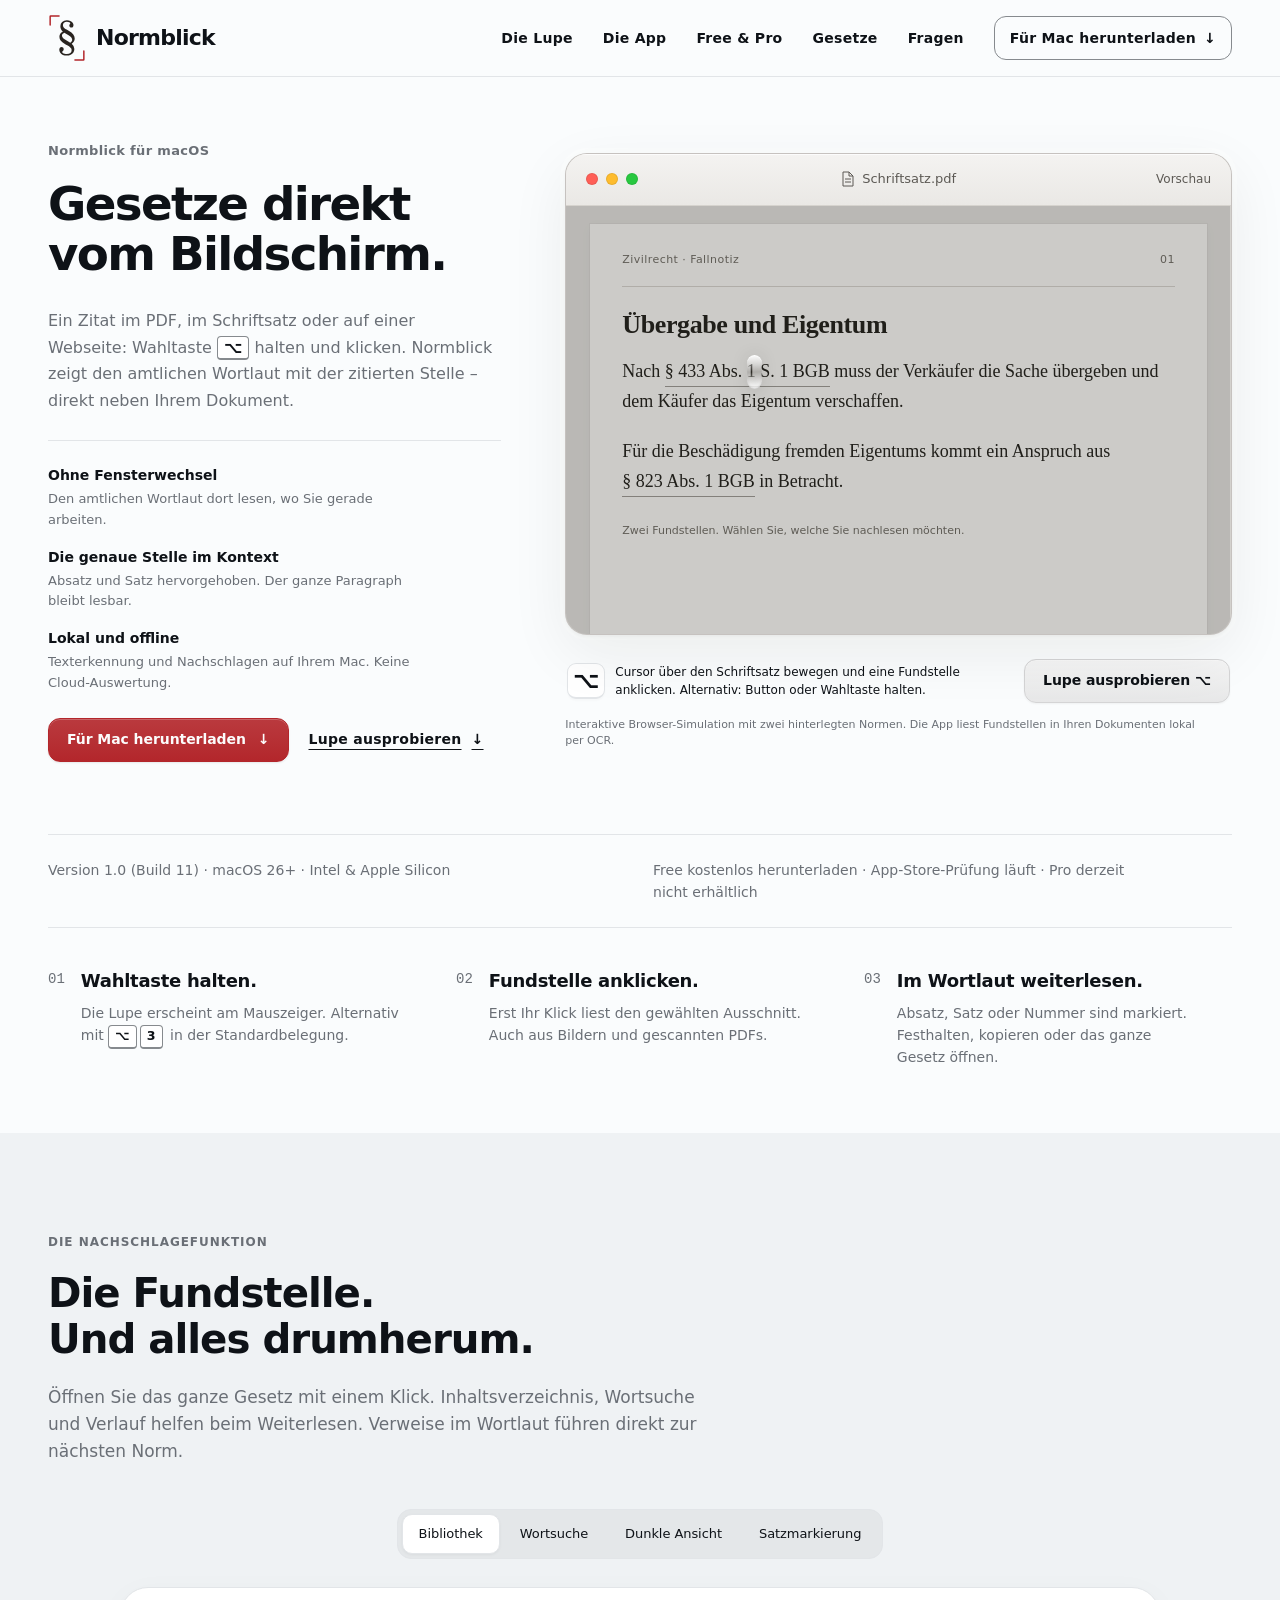
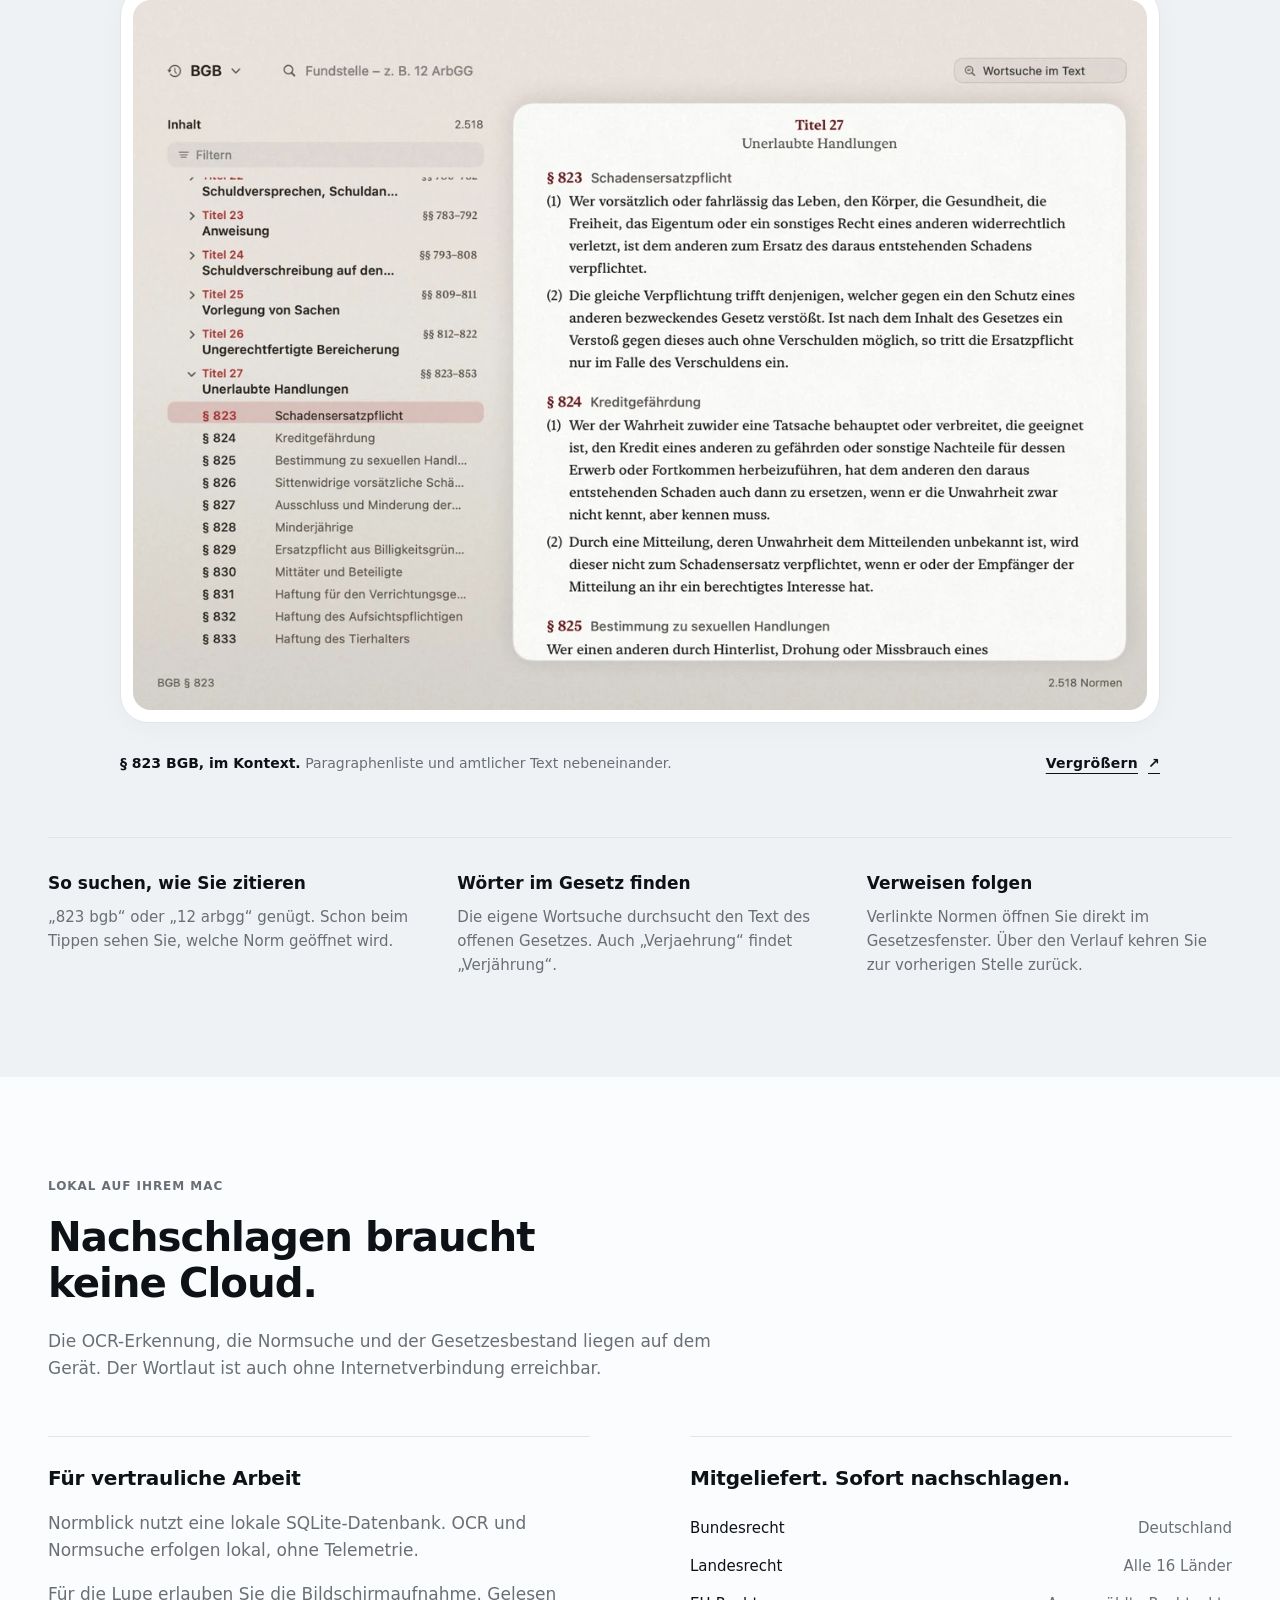
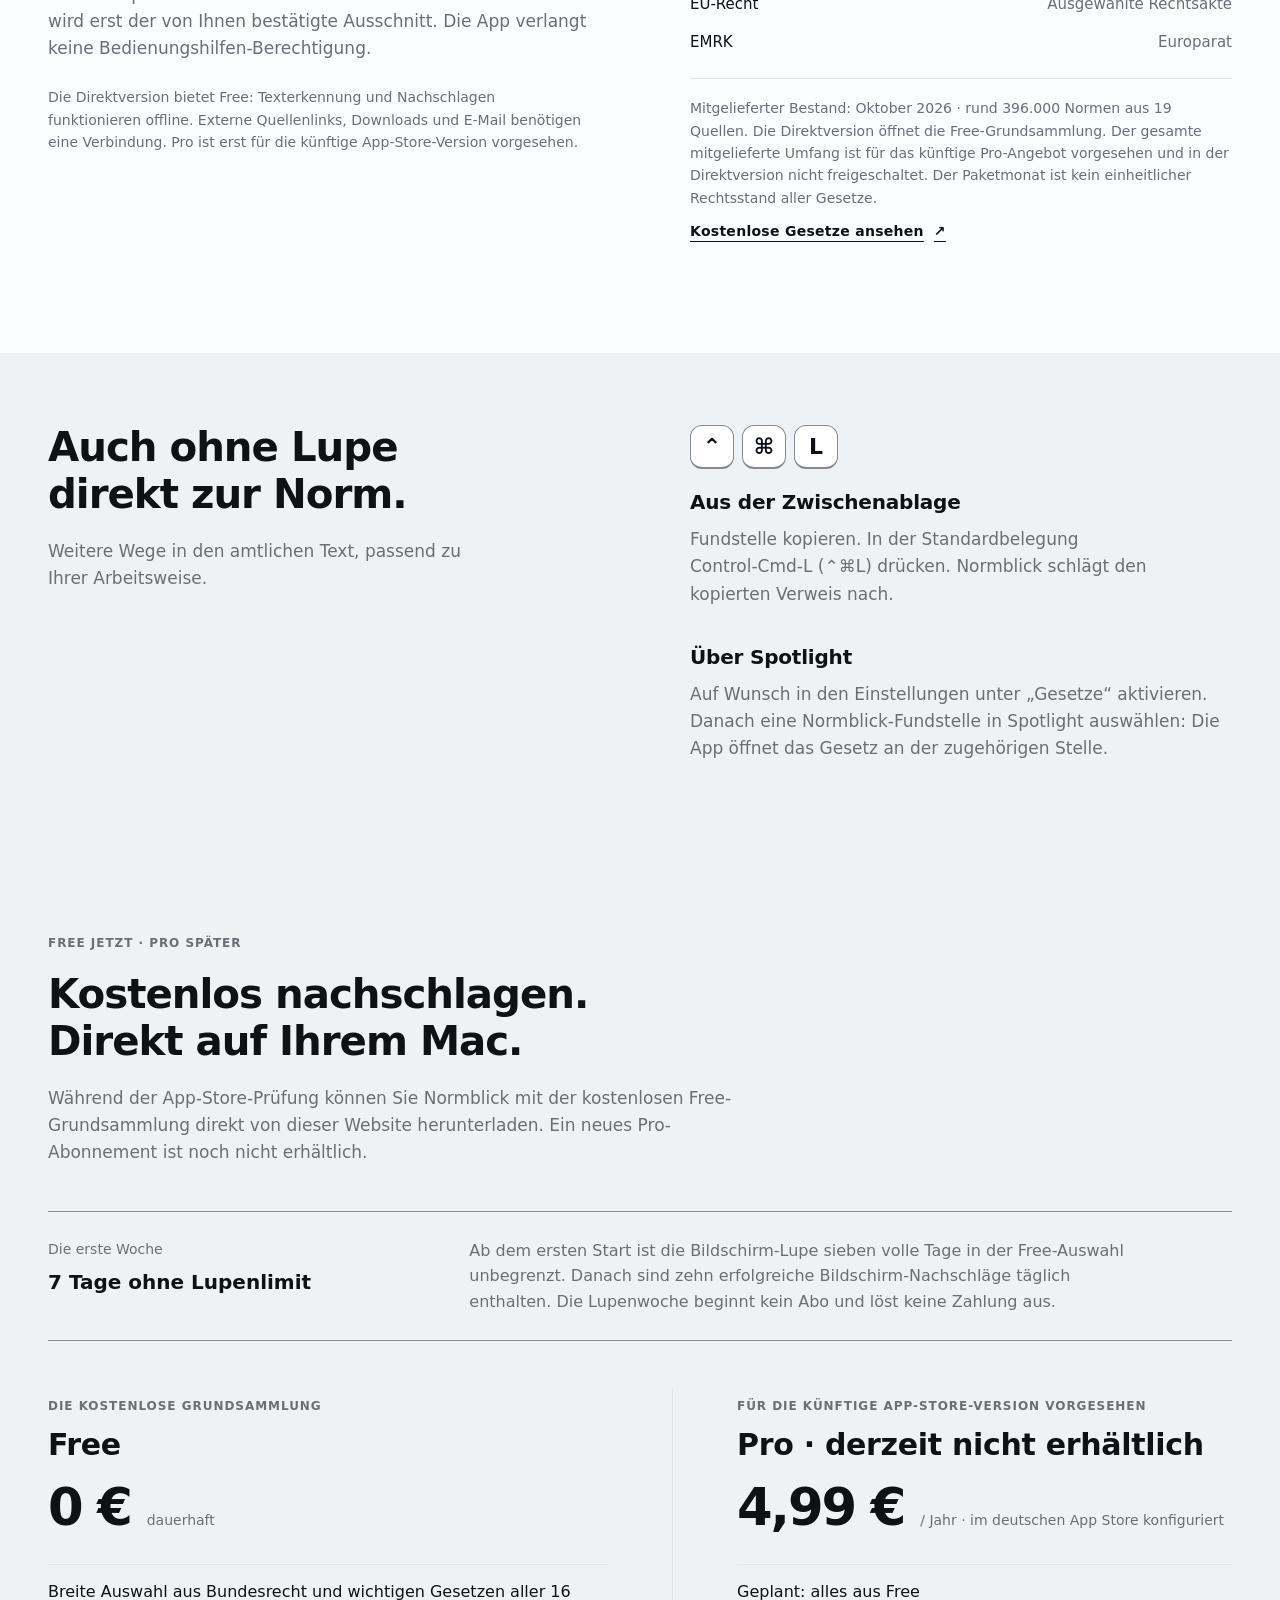
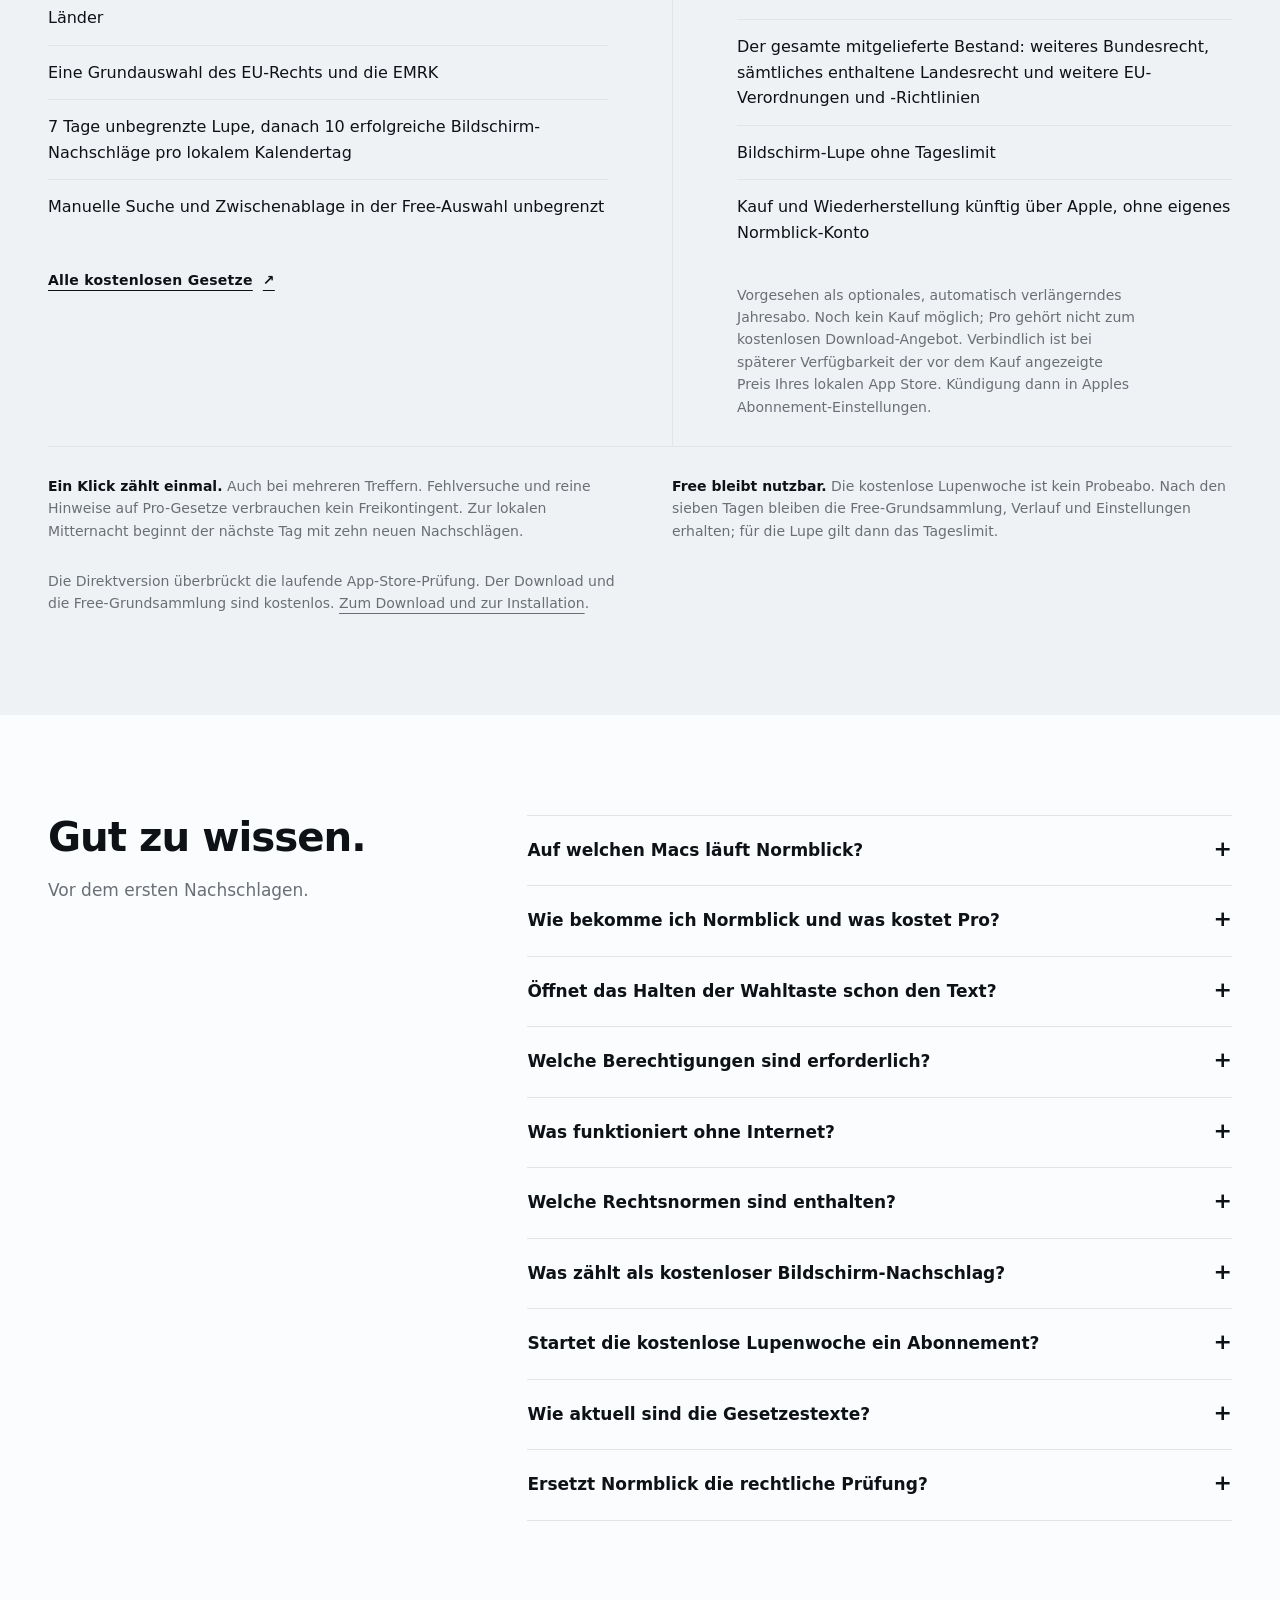
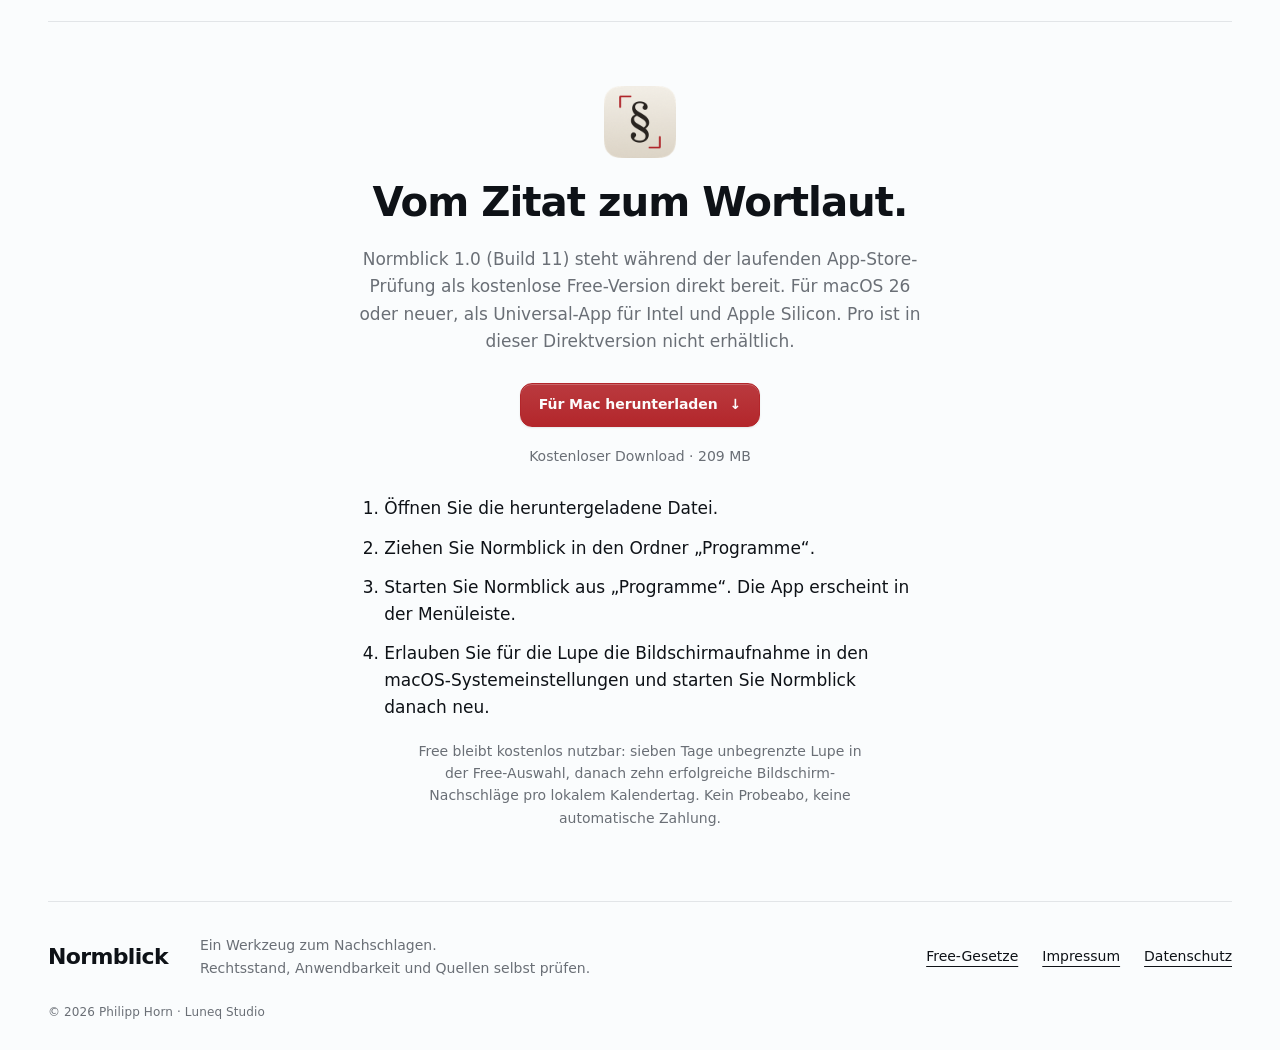
==== commit 43cebbe1: "Website: Direkten Mac-Download für Build 11 vorbereiten" ====
--- a/index.html
+++ b/index.html
@@ -5,7 +5,7 @@
   <meta name="viewport" content="width=device-width, initial-scale=1">
   <meta name="color-scheme" content="light dark">
   <title>Normblick | Vom Gesetzeszitat zum amtlichen Wortlaut</title>
-  <meta name="description" content="Normblick erkennt Fundstellen per OCR-Lupe und öffnet nach einem Klick den amtlichen Wortlaut. Native Mac-App, lokaler Gesetzesbestand. Testzugang anfragen.">
+  <meta name="description" content="Normblick für Mac kostenlos herunterladen: OCR-Lupe und amtlicher Wortlaut lokal auf Ihrem Mac. Version 1.0 (Build 11), macOS 26+, Intel und Apple Silicon.">
   <link rel="canonical" href="https://normblick.luneq.eu/">
   <link rel="icon" href="assets/favicon.png?v=cdacf3f0769f" sizes="32x32" type="image/png">
   <link rel="icon" href="assets/favicon.svg?v=b4dbe36185fb" type="image/svg+xml">
@@ -21,10 +21,10 @@
   <meta property="og:image:height" content="1120">
   <meta property="og:image:alt" content="Normblick zeigt § 823 BGB mit Paragraphenliste und amtlichem Wortlaut.">
   <meta name="twitter:card" content="summary_large_image">
-  <link rel="stylesheet" href="assets/site.css?v=ca8c3537c889">
+  <link rel="stylesheet" href="assets/site.css?v=97b7925793f8">
   <link rel="stylesheet" href="assets/workflow.css?v=3b4da6df850c">
   <script src="assets/workflow.js?v=7b3295de0904" defer></script>
-  <script src="assets/site.js?v=ec51a5ae1a60" defer></script>
+  <script src="assets/site.js?v=e14db2867beb" defer></script>
   <script type="application/ld+json">
   {
     "@context": "https://schema.org",
@@ -32,6 +32,9 @@
     "name": "Normblick",
     "description": "Normblick erkennt Fundstellen per OCR-Lupe und öffnet nach einem Klick den amtlichen Wortlaut. Native Mac-App, lokaler Gesetzesbestand.",
     "url": "https://normblick.luneq.eu/",
+    "downloadUrl": "https://normblick.luneq.eu/downloads/Normblick-1.0-11.dmg",
+    "softwareVersion": "1.0 (Build 11)",
+    "offers": { "@type": "Offer", "price": "0", "priceCurrency": "EUR" },
     "image": "https://normblick.luneq.eu/assets/shots/gesetze-hell.jpg?v=ebba585ec2bb",
     "applicationCategory": "UtilitiesApplication",
     "operatingSystem": "macOS 26 oder neuer",
@@ -49,15 +52,15 @@
       "name": "Auf welchen Macs läuft Normblick?",
       "acceptedAnswer": {
         "@type": "Answer",
-        "text": "Normblick ist eine native macOS-Menüleisten-App für macOS 26 oder neuer."
-      }
-    },
-    {
-      "@type": "Question",
-      "name": "Kann ich Normblick schon herunterladen?",
-      "acceptedAnswer": {
-        "@type": "Answer",
-        "text": "Es gibt derzeit noch keinen App-Store-Release und keinen öffentlichen Downloadlink. Sie können per E-Mail an studio@luneq.eu einen Testzugang anfragen. Zum Start sind eine dauerhaft kostenlose Grundsammlung und Pro als optionales Jahresabo vorgesehen. Der Zielpreis für Pro beträgt 4,99 € pro Jahr; der endgültige Preis wird vor dem Kauf angezeigt."
+        "text": "Normblick 1.0 (Build 11) ist eine native macOS-Menüleisten-App für macOS 26 oder neuer. Die Universal-App läuft auf Intel-Macs und Apple Silicon."
+      }
+    },
+    {
+      "@type": "Question",
+      "name": "Wie bekomme ich Normblick und was kostet Pro?",
+      "acceptedAnswer": {
+        "@type": "Answer",
+        "text": "Während der App-Store-Prüfung können Sie Normblick mit der kostenlosen Free-Grundsammlung direkt von dieser Website herunterladen. Ein neues Pro-Abonnement kann derzeit noch nicht abgeschlossen werden. Für die künftige App-Store-Version ist ein optionales, automatisch verlängerndes Pro-Jahresabo für 4,99 € pro Jahr im deutschen App Store konfiguriert. Verbindlich ist der vor dem Kauf angezeigte Preis Ihres lokalen App Store. Die kostenlose Lupenwoche ist kein Probeabo und löst keine Zahlung aus."
       }
     },
     {
@@ -73,7 +76,7 @@
       "name": "Welche Berechtigungen sind erforderlich?",
       "acceptedAnswer": {
         "@type": "Answer",
-        "text": "Die Lupe benötigt die Erlaubnis zur Bildschirmaufnahme. Eine Bedienungshilfen-Berechtigung ist nicht erforderlich. OCR-Erkennung und Normsuche laufen lokal auf Ihrem Mac."
+        "text": "Die Lupe benötigt die Erlaubnis zur Bildschirmaufnahme. Erlauben Sie diese in den macOS-Systemeinstellungen und starten Sie Normblick danach neu. Eine Bedienungshilfen-Berechtigung ist nicht erforderlich. OCR-Erkennung und Normsuche laufen lokal auf Ihrem Mac."
       }
     },
     {
@@ -81,7 +84,7 @@
       "name": "Was funktioniert ohne Internet?",
       "acceptedAnswer": {
         "@type": "Answer",
-        "text": "Sie können den lokalen Bestand durchsuchen und Normen nachschlagen. Texterkennung und Normsuche benötigen keine Verbindung. Kauf und Wiederherstellung von Pro verwenden Apples StoreKit. Bereits bestätigter Pro-Zugriff ist bis zum Ablauf oder zum Ende einer von Apple bestätigten Gnadenfrist offline nutzbar. Externe Quellenlinks, Updates und E-Mail sind separate Vorgänge."
+        "text": "Die Free-Auswahl, Texterkennung und Normsuche sind nach der Installation ohne Internet nutzbar. Externe Quellenlinks, Downloads und E-Mail benötigen eine Verbindung. Pro ist in der Direktversion nicht erhältlich."
       }
     },
     {
@@ -89,7 +92,7 @@
       "name": "Welche Rechtsnormen sind enthalten?",
       "acceptedAnswer": {
         "@type": "Answer",
-        "text": "Bundes- und Landesrecht: Bundesrecht aus gesetze-im-internet.de und Landesrecht aus den amtlichen Portalen aller 16 Länder. Free enthält eine breite Grundsammlung, Pro öffnet den gesamten mitgelieferten Bestand. Die genaue Free-Auswahl finden Sie im verlinkten Gesetzeskatalog. EU-Recht: eine benannte Auswahl, darunter die Verträge (EUV, AEUV, Grundrechtecharta), die DSGVO, das internationale Zivilverfahrensrecht (Brüssel Ia und IIb, Rom I–III, EuErbVO, EuUntVO, EuInsVO, EuZustVO, EuBVO, EuMahnVO, EuVTVO, EuGFVO), die Freizügigkeitsrichtlinie und die AMM-VO, die KI-VO, DSA und DMA sowie Fluggastrechte-VO, Klausel-RL und Verbraucherrechte-RL. Dazu kommen weitere Gesellschafts- und Verfahrenstexte, etwa die SE-VO und die Verfahrensordnung des EuGH. Die Anhänge der Rechtsakte sind als eigene Einträge enthalten. Diese EU-Auswahl ist bereits in Free enthalten. Sie ist kein vollständiger EU-Bestand; historische Fassungen gehören nicht zum Angebot. Europarat: die EMRK und die Protokolle 1, 4, 6, 7, 12, 13 und 16 in der deutschen Fassung des Europarats. Mitgelieferter Bestand: Oktober 2026 · rund 392.000 Normen aus 19 Quellen. Der Paketstand ist kein einheitlicher Rechtsstand aller Gesetze. Den jeweiligen Stand und die Quellen zeigt die App. Free-Auswahl ansehen."
+        "text": "Die Direktversion öffnet die kostenlose Free-Grundsammlung: 914 Gesetze und Rechtsakte aus Bund, allen 16 Ländern, EU und Europarat. Die genaue Auswahl finden Sie im Gesetzeskatalog. EU-Recht: eine benannte Auswahl, kein vollständiger EU-Bestand. Free enthält 32 Rechtsakte, darunter EUV, AEUV, Grundrechtecharta, DSGVO, Brüssel Ia und IIb, Rom I–III, KI-VO, DSA und DMA. Historische Fassungen gehören nicht zum Angebot. Europarat: die EMRK und die Protokolle 1, 4, 6, 7, 12, 13 und 16 in der deutschen Fassung des Europarats, bereits in Free enthalten. Der gesamte mitgelieferte Bestand mit weiterem Bundes- und Landesrecht sowie weiteren EU-Verordnungen und -Richtlinien ist für das künftige Pro-Angebot vorgesehen; Pro ist derzeit nicht erhältlich. Mitgelieferter Bestand: Oktober 2026 · rund 396.000 Normen aus 19 Quellen. Der Paketstand ist kein einheitlicher Rechtsstand aller Gesetze. Den jeweiligen Stand und die amtlichen Quellen zeigt die App."
       }
     },
     {
@@ -105,7 +108,7 @@
       "name": "Startet die kostenlose Lupenwoche ein Abonnement?",
       "acceptedAnswer": {
         "@type": "Answer",
-        "text": "Nein. Die sieben Tage beginnen mit dem ersten Start der App, ohne Kauf und ohne automatische Abrechnung. Sie erweitern das Lupenlimit, nicht die Gesetzesauswahl. Pro ist ein separates, optionales Jahresabo. Nach dessen Ablauf bleiben die kostenlose Grundsammlung, Verlauf und Einstellungen erhalten."
+        "text": "Nein. Die sieben Tage beginnen mit dem ersten Start der App, ohne Kauf und ohne automatische Abrechnung. Sie erweitern das Lupenlimit, nicht die Gesetzesauswahl. Danach bleibt Free mit zehn erfolgreichen Bildschirm-Nachschlägen pro lokalem Kalendertag nutzbar. Pro ist derzeit nicht erhältlich."
       }
     },
     {
@@ -138,7 +141,7 @@
         <a href="#lupe" data-od-id="nav-workflow">Die Lupe</a>
         <a href="#funktionen" data-od-id="nav-app">Die App</a>
         <a href="#angebot">Free &amp; Pro</a><a href="gesetze.html">Gesetze</a><a href="#fragen" data-od-id="nav-faq">Fragen</a>
-        <a class="nav-contact" href="#testzugang" data-od-id="nav-test">Testphase <span aria-hidden="true">↗</span></a>
+        <a class="nav-contact" href="downloads/Normblick-1.0-11.dmg" download data-od-id="nav-download">Für Mac herunterladen <span aria-hidden="true">↓</span></a>
       </nav>
     </div>
   </header>
@@ -158,7 +161,7 @@
             <div><dt>Lokal und offline</dt><dd>Texterkennung und Nachschlagen auf Ihrem Mac. Keine Cloud-Auswertung.</dd></div>
           </dl>
           <div class="hero-actions">
-            <a class="button primary" href="mailto:studio@luneq.eu?subject=Normblick%20-%20Testzugang%20anfragen" data-od-id="hero-test-request">Testzugang anfragen <span aria-hidden="true">↗</span></a>
+            <a class="button primary" href="downloads/Normblick-1.0-11.dmg" download data-od-id="hero-download">Für Mac herunterladen <span aria-hidden="true">↓</span></a>
             <a class="text-link" href="#vorschau">Lupe ausprobieren <span aria-hidden="true">↓</span></a>
           </div>
         </div>
@@ -201,15 +204,15 @@
     </section>
 
     <div class="product-context wrap" data-od-id="product-context">
-      <p>Native Mac-App · macOS 26 oder neuer</p>
-      <p>In der Testphase · App-Store-Veröffentlichung in Vorbereitung</p>
+      <p>Version 1.0 (Build 11) · macOS 26+ · Intel &amp; Apple Silicon</p>
+      <p>Free kostenlos herunterladen · App-Store-Prüfung läuft · Pro derzeit nicht erhältlich</p>
     </div>
 
 
 
     <section class="wrap quick-start" aria-label="So funktioniert die Bildschirm-Lupe">
       <ol>
-        <li><span class="step-number" aria-hidden="true">01</span><div><h2>Wahltaste halten.</h2><p>Die Lupe erscheint am Mauszeiger. Alternativ mit <kbd>⌥</kbd><kbd>3</kbd>.</p></div></li>
+        <li><span class="step-number" aria-hidden="true">01</span><div><h2>Wahltaste halten.</h2><p>Die Lupe erscheint am Mauszeiger. Alternativ mit <kbd>⌥</kbd><kbd>3</kbd> in der Standardbelegung.</p></div></li>
         <li><span class="step-number" aria-hidden="true">02</span><div><h2>Fundstelle anklicken.</h2><p>Erst Ihr Klick liest den gewählten Ausschnitt. Auch aus Bildern und gescannten PDFs.</p></div></li>
         <li><span class="step-number" aria-hidden="true">03</span><div><h2>Im Wortlaut weiterlesen.</h2><p>Absatz, Satz oder Nummer sind markiert. Festhalten, kopieren oder das ganze Gesetz öffnen.</p></div></li>
       </ol>
@@ -265,7 +268,7 @@
           <h3>Für vertrauliche Arbeit</h3>
           <p>Normblick nutzt eine lokale SQLite-Datenbank. OCR und Normsuche erfolgen lokal, ohne Telemetrie.</p>
           <p>Für die Lupe erlauben Sie die Bildschirmaufnahme. Gelesen wird erst der von Ihnen bestätigte Ausschnitt. Die App verlangt keine Bedienungshilfen-Berechtigung.</p>
-          <p class="small">Offline gilt für Texterkennung und Nachschlagen. Kauf und Wiederherstellung von Pro laufen über Apple. Bereits bestätigter Pro-Zugriff bleibt bis zu seinem Ablauf oder einer von Apple bestätigten Gnadenfrist offline nutzbar.</p>
+          <p class="small">Die Direktversion bietet Free: Texterkennung und Nachschlagen funktionieren offline. Externe Quellenlinks, Downloads und E-Mail benötigen eine Verbindung. Pro ist erst für die künftige App-Store-Version vorgesehen.</p>
         </div>
         <div class="collection-facts" id="bestand" data-od-id="collection-facts">
           <h3>Mitgeliefert. Sofort nachschlagen.</h3>
@@ -275,7 +278,7 @@
             <li><span>EU-Recht</span><span>Ausgewählte Rechtsakte</span></li>
             <li><span>EMRK</span><span>Europarat</span></li>
           </ul>
-          <p class="small inventory">Mitgelieferter Bestand: Oktober 2026 · rund 392.000 Normen aus 19 Quellen. Free öffnet die Grundsammlung, Pro den gesamten mitgelieferten Umfang.</p><a class="text-link" href="gesetze.html">Kostenlose Gesetze ansehen <span aria-hidden="true">↗</span></a>
+          <p class="small inventory">Mitgelieferter Bestand: Oktober 2026 · rund 396.000 Normen aus 19 Quellen. Die Direktversion öffnet die Free-Grundsammlung. Der gesamte mitgelieferte Umfang ist für das künftige Pro-Angebot vorgesehen und in der Direktversion nicht freigeschaltet. Der Paketmonat ist kein einheitlicher Rechtsstand aller Gesetze.</p><a class="text-link" href="gesetze.html">Kostenlose Gesetze ansehen <span aria-hidden="true">↗</span></a>
         </div>
       </div>
     </section>
@@ -284,8 +287,8 @@
       <div class="wrap shortcuts-grid">
         <div><h2 id="shortcuts-title" data-od-id="shortcuts-title">Auch ohne Lupe<br>direkt zur Norm.</h2><p>Weitere Wege in den amtlichen Text, passend zu Ihrer Arbeitsweise.</p></div>
         <div class="shortcut-list">
-          <article data-od-id="shortcut-clipboard"><div class="shortcut-keys" aria-label="Control, Befehl und L"><kbd>⌃</kbd><kbd>⌘</kbd><kbd>L</kbd></div><h3>Aus der Zwischenablage</h3><p>Fundstelle kopieren. <span class="keep-together">Control-Cmd-L (⌃⌘L)</span> drücken. Normblick schlägt den kopierten Verweis nach.</p></article>
-          <article data-od-id="shortcut-spotlight"><h3>Über Spotlight</h3><p>Eine App-Fundstelle in Spotlight auswählen. Normblick öffnet das Gesetz an der zugehörigen Stelle.</p></article>
+          <article data-od-id="shortcut-clipboard"><div class="shortcut-keys" aria-label="Control, Befehl und L"><kbd>⌃</kbd><kbd>⌘</kbd><kbd>L</kbd></div><h3>Aus der Zwischenablage</h3><p>Fundstelle kopieren. In der Standardbelegung <span class="keep-together">Control-Cmd-L (⌃⌘L)</span> drücken. Normblick schlägt den kopierten Verweis nach.</p></article>
+          <article data-od-id="shortcut-spotlight"><h3>Über Spotlight</h3><p>Auf Wunsch in den Einstellungen unter „Gesetze“ aktivieren. Danach eine Normblick-Fundstelle in Spotlight auswählen: Die App öffnet das Gesetz an der zugehörigen Stelle.</p></article>
         </div>
       </div>
     </section>
@@ -293,39 +296,41 @@
 
     <section id="angebot" class="section plans-section" aria-labelledby="plans-title">
       <div class="wrap">
-        <div class="section-heading"><p class="eyebrow">Das geplante Angebot zum Start</p><h2 id="plans-title">Kostenlos nachschlagen.<br>Mit Pro ohne Tageslimit.</h2><p>Free bleibt dauerhaft nutzbar. Pro erweitert die Gesetzesauswahl und gibt die Bildschirm-Lupe unbegrenzt frei. Beide arbeiten lokal auf Ihrem Mac.</p></div>
+        <div class="section-heading"><p class="eyebrow">Free jetzt · Pro später</p><h2 id="plans-title">Kostenlos nachschlagen.<br>Direkt auf Ihrem Mac.</h2><p>Während der App-Store-Prüfung können Sie Normblick mit der kostenlosen Free-Grundsammlung direkt von dieser Website herunterladen. Ein neues Pro-Abonnement ist noch nicht erhältlich.</p></div>
         <div class="intro-week"><div class="week-label">Die erste Woche<br><strong>7 Tage ohne Lupenlimit</strong></div><p>Ab dem ersten Start ist die Bildschirm-Lupe sieben volle Tage in der Free-Auswahl unbegrenzt. Danach sind zehn erfolgreiche Bildschirm-Nachschläge täglich enthalten. Die Lupenwoche beginnt kein Abo und löst keine Zahlung aus.</p></div>
         <div class="plans-grid">
-          <article class="plan" aria-labelledby="free-title"><p class="eyebrow">Die kostenlose Grundsammlung</p><h3 id="free-title">Free</h3><p class="plan-price">0 € <span>dauerhaft</span></p><ul><li>Breite Auswahl aus Bundesrecht und wichtigen Gesetzen aller 16 Länder</li><li>Die mitgelieferte EU-Auswahl und die EMRK</li><li>7 Tage unbegrenzte Lupe, danach 10 erfolgreiche Bildschirm-Nachschläge pro Tag</li><li>Manuelle Suche und Zwischenablage in der Free-Auswahl unbegrenzt</li></ul><a class="text-link" href="gesetze.html">Alle kostenlosen Gesetze <span aria-hidden="true">↗</span></a></article>
-          <article class="plan plan-pro" aria-labelledby="pro-title"><p class="eyebrow">Für regelmäßiges Nachschlagen</p><h3 id="pro-title">Pro</h3><p class="plan-price">4,99 € <span>/ Jahr · geplant</span></p><ul><li>Alles aus Free</li><li>Der gesamte mitgelieferte Bestand: weiteres Bundesrecht und sämtliches enthaltene Landesrecht</li><li>Bildschirm-Lupe ohne Tageslimit</li><li>Kauf und Wiederherstellung über Apple, ohne eigenes Normblick-Konto</li></ul><p class="small">Der endgültige Preis steht vor dem Kauf im App Store. Pro ist als automatisch verlängerndes Jahresabo vorgesehen.</p></article>
-        </div>
-        <div class="plan-notes"><p><strong>Ein Klick zählt einmal.</strong> Auch bei mehreren Treffern. Fehlversuche und reine Hinweise auf Pro-Gesetze verbrauchen kein Freikontingent. Der nächste Tag beginnt mit zehn neuen Nachschlägen.</p><p><strong>Ihre Arbeit bleibt erhalten.</strong> Nach Abo-Ende bleiben Free, Verlauf und Einstellungen verfügbar. Neue Datenstände kommen für beide Stufen mit App-Aktualisierungen.</p></div>
-        <p class="small launch-note">Normblick ist noch in der Testphase. Das Angebot beschreibt das vorbereitete Launchmodell; ein öffentlicher Kauf oder Download ist noch nicht verfügbar. <a href="#testzugang">Testzugang anfragen</a>.</p>
+          <article class="plan" aria-labelledby="free-title"><p class="eyebrow">Die kostenlose Grundsammlung</p><h3 id="free-title">Free</h3><p class="plan-price">0 € <span>dauerhaft</span></p><ul><li>Breite Auswahl aus Bundesrecht und wichtigen Gesetzen aller 16 Länder</li><li>Eine Grundauswahl des EU-Rechts und die EMRK</li><li>7 Tage unbegrenzte Lupe, danach 10 erfolgreiche Bildschirm-Nachschläge pro lokalem Kalendertag</li><li>Manuelle Suche und Zwischenablage in der Free-Auswahl unbegrenzt</li></ul><a class="text-link" href="gesetze.html">Alle kostenlosen Gesetze <span aria-hidden="true">↗</span></a></article>
+          <article class="plan plan-pro" aria-labelledby="pro-title"><p class="eyebrow">Für die künftige App-Store-Version vorgesehen</p><h3 id="pro-title">Pro · derzeit nicht erhältlich</h3><p class="plan-price">4,99 € <span>/ Jahr · im deutschen App Store konfiguriert</span></p><ul><li>Geplant: alles aus Free</li><li>Der gesamte mitgelieferte Bestand: weiteres Bundesrecht, sämtliches enthaltene Landesrecht und weitere EU-Verordnungen und -Richtlinien</li><li>Bildschirm-Lupe ohne Tageslimit</li><li>Kauf und Wiederherstellung künftig über Apple, ohne eigenes Normblick-Konto</li></ul><p class="small">Vorgesehen als optionales, automatisch verlängerndes Jahresabo. Noch kein Kauf möglich; Pro gehört nicht zum kostenlosen Download-Angebot. Verbindlich ist bei späterer Verfügbarkeit der vor dem Kauf angezeigte Preis Ihres lokalen App Store. Kündigung dann in Apples Abonnement-Einstellungen.</p></article>
+        </div>
+        <div class="plan-notes"><p><strong>Ein Klick zählt einmal.</strong> Auch bei mehreren Treffern. Fehlversuche und reine Hinweise auf Pro-Gesetze verbrauchen kein Freikontingent. Zur lokalen Mitternacht beginnt der nächste Tag mit zehn neuen Nachschlägen.</p><p><strong>Free bleibt nutzbar.</strong> Die kostenlose Lupenwoche ist kein Probeabo. Nach den sieben Tagen bleiben die Free-Grundsammlung, Verlauf und Einstellungen erhalten; für die Lupe gilt dann das Tageslimit.</p></div>
+        <p class="small launch-note">Die Direktversion überbrückt die laufende App-Store-Prüfung. Der Download und die Free-Grundsammlung sind kostenlos. <a href="#download">Zum Download und zur Installation</a>.</p>
       </div>
     </section>
 
     <section id="fragen" class="section wrap faq-section" aria-labelledby="faq-title" data-od-id="faq-section">
       <div><h2 id="faq-title" data-od-id="faq-title">Gut zu wissen.</h2><p>Vor dem ersten Nachschlagen.</p></div>
       <div class="faq-list">
-        <details data-od-id="faq-system"><summary>Auf welchen Macs läuft Normblick?</summary><div><p>Normblick ist eine native macOS-Menüleisten-App für macOS 26 oder neuer.</p></div></details>
-        <details data-od-id="faq-access"><summary>Kann ich Normblick schon herunterladen?</summary><div><p>Es gibt derzeit noch keinen App-Store-Release und keinen öffentlichen Downloadlink. Sie können per E-Mail an studio@luneq.eu einen Testzugang anfragen.</p><p>Zum Start sind eine dauerhaft kostenlose Grundsammlung und Pro als optionales Jahresabo vorgesehen. Der Zielpreis für Pro beträgt 4,99 € pro Jahr; der endgültige Preis wird vor dem Kauf angezeigt.</p></div></details>
+        <details data-od-id="faq-system"><summary>Auf welchen Macs läuft Normblick?</summary><div><p>Normblick 1.0 (Build 11) ist eine native macOS-Menüleisten-App für macOS 26 oder neuer. Die Universal-App läuft auf Intel-Macs und Apple Silicon.</p></div></details>
+        <details data-od-id="faq-access"><summary>Wie bekomme ich Normblick und was kostet Pro?</summary><div><p>Während der App-Store-Prüfung können Sie Normblick mit der kostenlosen Free-Grundsammlung direkt von dieser Website herunterladen. Ein neues Pro-Abonnement kann derzeit noch nicht abgeschlossen werden.</p><p>Für die künftige App-Store-Version ist ein optionales, automatisch verlängerndes Pro-Jahresabo für 4,99 € pro Jahr im deutschen App Store konfiguriert. Verbindlich ist der vor dem Kauf angezeigte Preis Ihres lokalen App Store. Die kostenlose Lupenwoche ist kein Probeabo und löst keine Zahlung aus.</p></div></details>
         <details data-od-id="faq-ocr"><summary>Öffnet das Halten der Wahltaste schon den Text?</summary><div><p>Nein. Nach kurzem Halten erscheint die Glaskapsel am Zeiger. Erst Ihr Klick liest den Ausschnitt und öffnet den Wortlaut. Mit dem Scrollrad verändern Sie die Breite, mit Umschalt und Scrollrad die Höhe. Esc oder ein Rechtsklick bricht die Auswahl ab.</p><p>Die Wahltaste kurz antippen blendet die Anzeige wieder aus. Einfaches Loslassen nach dem Aktivieren schließt die Lupe nicht.</p></div></details>
-        <details data-od-id="faq-permissions"><summary>Welche Berechtigungen sind erforderlich?</summary><div><p>Die Lupe benötigt die Erlaubnis zur Bildschirmaufnahme. Eine Bedienungshilfen-Berechtigung ist nicht erforderlich. OCR-Erkennung und Normsuche laufen lokal auf Ihrem Mac.</p></div></details>
-        <details data-od-id="faq-offline"><summary>Was funktioniert ohne Internet?</summary><div><p>Sie können den lokalen Bestand durchsuchen und Normen nachschlagen. Texterkennung und Normsuche benötigen keine Verbindung. Kauf und Wiederherstellung von Pro verwenden Apples StoreKit. Bereits bestätigter Pro-Zugriff ist bis zum Ablauf oder zum Ende einer von Apple bestätigten Gnadenfrist offline nutzbar. Externe Quellenlinks, Updates und E-Mail sind separate Vorgänge.</p></div></details>
-        <details data-od-id="faq-coverage"><summary>Welche Rechtsnormen sind enthalten?</summary><div><p><strong>Bundes- und Landesrecht:</strong> Bundesrecht aus gesetze-im-internet.de und Landesrecht aus den amtlichen Portalen aller 16 Länder. Free enthält eine breite Grundsammlung, Pro öffnet den gesamten mitgelieferten Bestand. Die genaue Free-Auswahl finden Sie im verlinkten Gesetzeskatalog.</p><p><strong>EU-Recht:</strong> eine benannte Auswahl, darunter die Verträge (EUV, AEUV, Grundrechtecharta), die DSGVO, das internationale Zivilverfahrensrecht (Brüssel Ia und IIb, Rom I–III, EuErbVO, EuUntVO, EuInsVO, EuZustVO, EuBVO, EuMahnVO, EuVTVO, EuGFVO), die Freizügigkeitsrichtlinie und die AMM-VO, die KI-VO, DSA und DMA sowie Fluggastrechte-VO, Klausel-RL und Verbraucherrechte-RL. Dazu kommen weitere Gesellschafts- und Verfahrenstexte, etwa die SE-VO und die Verfahrensordnung des EuGH. Die Anhänge der Rechtsakte sind als eigene Einträge enthalten. Diese EU-Auswahl ist bereits in Free enthalten. Sie ist kein vollständiger EU-Bestand; historische Fassungen gehören nicht zum Angebot.</p><p><strong>Europarat:</strong> die EMRK und die Protokolle 1, 4, 6, 7, 12, 13 und 16 in der deutschen Fassung des Europarats.</p><p class="small">Mitgelieferter Bestand: Oktober 2026 · rund 392.000 Normen aus 19 Quellen. Der Paketstand ist kein einheitlicher Rechtsstand aller Gesetze. Den jeweiligen Stand und die Quellen zeigt die App. <a href="gesetze.html">Free-Auswahl ansehen</a>.</p></div></details>
+        <details data-od-id="faq-permissions"><summary>Welche Berechtigungen sind erforderlich?</summary><div><p>Die Lupe benötigt die Erlaubnis zur Bildschirmaufnahme. Erlauben Sie diese in den macOS-Systemeinstellungen und starten Sie Normblick danach neu. Eine Bedienungshilfen-Berechtigung ist nicht erforderlich. OCR-Erkennung und Normsuche laufen lokal auf Ihrem Mac.</p></div></details>
+        <details data-od-id="faq-offline"><summary>Was funktioniert ohne Internet?</summary><div><p>Die Free-Auswahl, Texterkennung und Normsuche sind nach der Installation ohne Internet nutzbar. Externe Quellenlinks, Downloads und E-Mail benötigen eine Verbindung. Pro ist in der Direktversion nicht erhältlich.</p></div></details>
+        <details data-od-id="faq-coverage"><summary>Welche Rechtsnormen sind enthalten?</summary><div><p>Die Direktversion öffnet die kostenlose Free-Grundsammlung: <strong>914 Gesetze und Rechtsakte aus Bund, allen 16 Ländern, EU und Europarat.</strong> Die genaue Auswahl finden Sie im <a href="gesetze.html">Gesetzeskatalog</a>.</p><p><strong>EU-Recht:</strong> eine benannte Auswahl, kein vollständiger EU-Bestand. Free enthält 32 Rechtsakte, darunter EUV, AEUV, Grundrechtecharta, DSGVO, Brüssel Ia und IIb, Rom I–III, KI-VO, DSA und DMA. Historische Fassungen gehören nicht zum Angebot.</p><p><strong>Europarat:</strong> die EMRK und die Protokolle 1, 4, 6, 7, 12, 13 und 16 in der deutschen Fassung des Europarats, bereits in Free enthalten.</p><p>Der gesamte mitgelieferte Bestand mit weiterem Bundes- und Landesrecht sowie weiteren EU-Verordnungen und -Richtlinien ist für das künftige Pro-Angebot vorgesehen; Pro ist derzeit nicht erhältlich.</p><p class="small">Mitgelieferter Bestand: Oktober 2026 · rund 396.000 Normen aus 19 Quellen. Der Paketstand ist kein einheitlicher Rechtsstand aller Gesetze. Den jeweiligen Stand und die amtlichen Quellen zeigt die App.</p></div></details>
         <details><summary>Was zählt als kostenloser Bildschirm-Nachschlag?</summary><div><p>Nach den ersten sieben Tagen enthält Free zehn erfolgreiche Bildschirm-Nachschläge pro lokalem Kalendertag. Ein Klick zählt einmal, auch bei mehreren Fundstellen oder Länderfassungen. Kein Text, keine Norm, fehlende Fundstellen und reine Hinweise auf gesperrte Pro-Gesetze verbrauchen nichts. Manuelle Suche und Zwischenablage bleiben in der Free-Auswahl unbegrenzt.</p></div></details>
-        <details><summary>Startet die kostenlose Lupenwoche ein Abonnement?</summary><div><p>Nein. Die sieben Tage beginnen mit dem ersten Start der App, ohne Kauf und ohne automatische Abrechnung. Sie erweitern das Lupenlimit, nicht die Gesetzesauswahl. Pro ist ein separates, optionales Jahresabo. Nach dessen Ablauf bleiben die kostenlose Grundsammlung, Verlauf und Einstellungen erhalten.</p></div></details>
+        <details><summary>Startet die kostenlose Lupenwoche ein Abonnement?</summary><div><p>Nein. Die sieben Tage beginnen mit dem ersten Start der App, ohne Kauf und ohne automatische Abrechnung. Sie erweitern das Lupenlimit, nicht die Gesetzesauswahl. Danach bleibt Free mit zehn erfolgreichen Bildschirm-Nachschlägen pro lokalem Kalendertag nutzbar. Pro ist derzeit nicht erhältlich.</p></div></details>
         <details><summary>Wie aktuell sind die Gesetzestexte?</summary><div><p>Normblick bringt einen geprüften Gesetzesbestand mit. Neue Datenstände werden mit App-Aktualisierungen ausgeliefert; es gibt keine Live-Abfrage der Portale beim Nachschlagen. Der jeweilige Stand und die amtliche Quelle sind in der App sichtbar. Auch kostenlos enthaltene Gesetze werden aktualisiert.</p></div></details>
         <details data-od-id="faq-legal"><summary>Ersetzt Normblick die rechtliche Prüfung?</summary><div><p>Nein. Normblick dient zum Nachschlagen und bietet keine Rechtsberatung. Prüfen Sie Rechtsstand, Anwendbarkeit und die zugehörigen Quellen selbst.</p></div></details>
       </div>
     </section>
 
-    <section id="testzugang" class="section wrap test-section" aria-labelledby="test-title" data-od-id="test-section">
+    <section id="download" class="section wrap download-section" aria-labelledby="download-title" data-od-id="download-section">
       <img src="assets/icon-180.png?v=c4f63734b120" alt="" width="72" height="72" loading="lazy">
-      <h2 id="test-title" data-od-id="test-title">Normblick im Alltag erproben.</h2>
-      <p>Ob im Studium, im Referendariat oder in der Praxis: Testen Sie den Weg vom Zitat zum Wortlaut in Ihren eigenen Dokumenten. Einen Testzugang erhalten Sie auf Anfrage bei Luneq Studio.</p>
-      <a class="button primary" href="mailto:studio@luneq.eu?subject=Normblick%20-%20Testzugang%20anfragen" data-od-id="bottom-test-request">Testzugang anfragen <span aria-hidden="true">↗</span></a>
-      <p class="small">Öffnet Ihr E-Mail-Programm mit vorbereitetem Betreff.<br>macOS 26 oder neuer.</p>
+      <h2 id="download-title" data-od-id="download-title">Vom Zitat zum Wortlaut.</h2>
+      <p>Normblick 1.0 (Build 11) steht während der laufenden App-Store-Prüfung als kostenlose Free-Version direkt bereit. Für macOS 26 oder neuer, als Universal-App für Intel und Apple Silicon. Pro ist in dieser Direktversion nicht erhältlich.</p>
+      <a class="button primary" href="downloads/Normblick-1.0-11.dmg" download data-od-id="bottom-download">Für Mac herunterladen <span aria-hidden="true">↓</span></a>
+      <p class="small">Kostenloser Download · 209 MB</p>
+      <ol><li>Öffnen Sie die heruntergeladene Datei.</li><li>Ziehen Sie Normblick in den Ordner „Programme“.</li><li>Starten Sie Normblick aus „Programme“. Die App erscheint in der Menüleiste.</li><li>Erlauben Sie für die Lupe die Bildschirmaufnahme in den macOS-Systemeinstellungen und starten Sie Normblick danach neu.</li></ol>
+      <p class="small">Free bleibt kostenlos nutzbar: sieben Tage unbegrenzte Lupe in der Free-Auswahl, danach zehn erfolgreiche Bildschirm-Nachschläge pro lokalem Kalendertag. Kein Probeabo, keine automatische Zahlung.</p>
     </section>
   </main>
 
--- a/assets/site.css
+++ b/assets/site.css
@@ -166,11 +166,13 @@
 .faq-list details[open] summary::after { content: '−'; }
 .faq-list summary:hover { text-decoration: underline; text-underline-offset: 5px; }
 .faq-list details > div { padding: 0 36px 24px 0; color: var(--muted); font-size: 16px; }
-.test-section { text-align: center; border-top: 1px solid var(--border); padding-top: 64px; padding-bottom: 72px; }
-.test-section img { margin: 0 auto 22px; }
-.test-section > p { margin: 20px auto 0; max-width: 52ch; color: var(--muted); }
-.test-section .button { margin-top: 28px; }
-.test-section .small { margin-top: 18px; }
+.download-section { text-align: center; border-top: 1px solid var(--border); padding-top: 64px; padding-bottom: 72px; }
+.download-section img { margin: 0 auto 22px; }
+.download-section > p { margin: 20px auto 0; max-width: 52ch; color: var(--muted); }
+.download-section .button { margin-top: 28px; }
+.download-section .small { margin-top: 18px; }
+.download-section ol { max-width: 52ch; margin: 28px auto 0; padding-left: 1.5em; text-align: left; }
+.download-section li + li { margin-top: 12px; }
 .site-footer { padding-block: 32px 28px; border-top: 1px solid var(--border); }
 .footer-main { display: flex; justify-content: space-between; gap: 32px; align-items: start; }
 .footer-brand { display: inline-flex; align-items: center; min-height: 44px; font: 600 22px/1.5 var(--font-display); letter-spacing: -.03em; text-decoration: none; }
@@ -257,7 +259,7 @@
   .shortcuts-section { padding-block: 56px; }
   .shortcut-list { gap: 28px; }
   .faq-list details > div { padding-right: 10px; }
-  .test-section { padding-block: 52px; }
+  .download-section { padding-block: 52px; }
   .footer-main { flex-wrap: wrap; gap: 12px 20px; }
   .footer-main p { width: 100%; order: 2; }
   .footer-main nav { gap: 20px; }
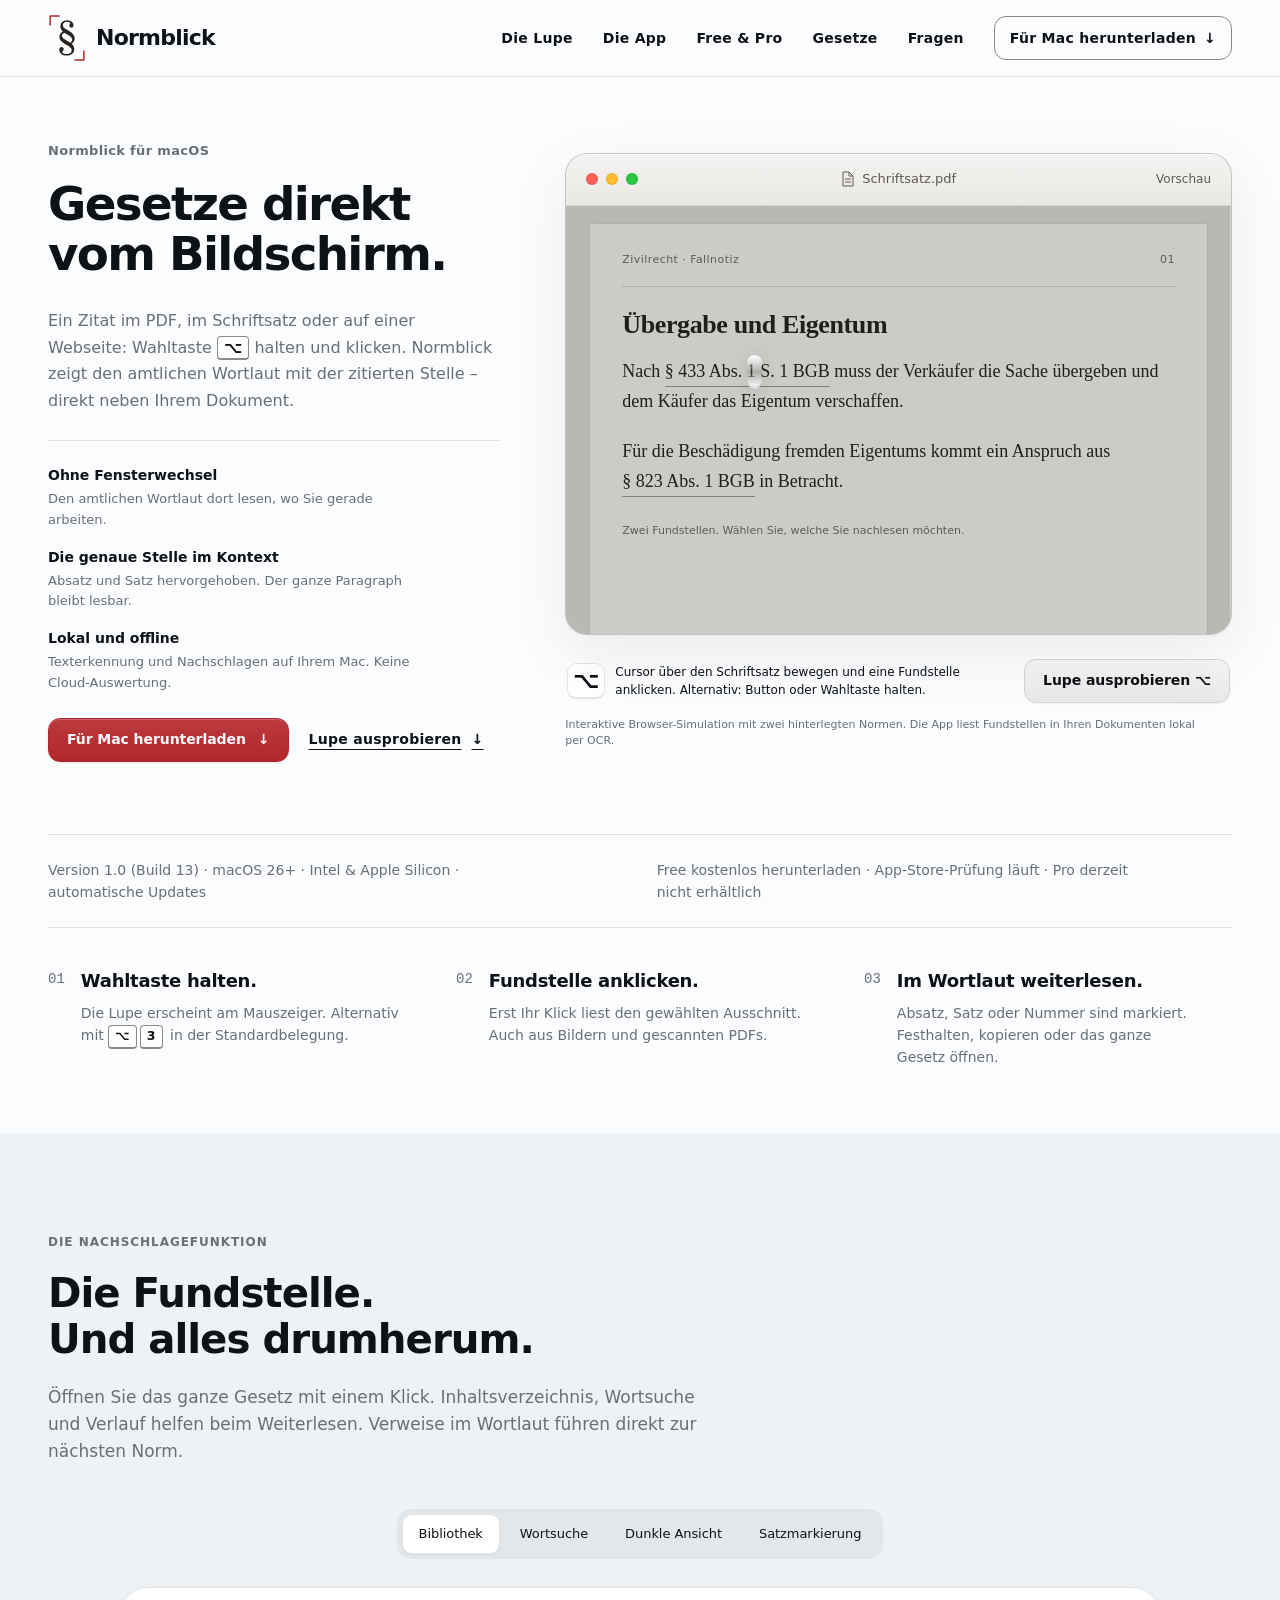
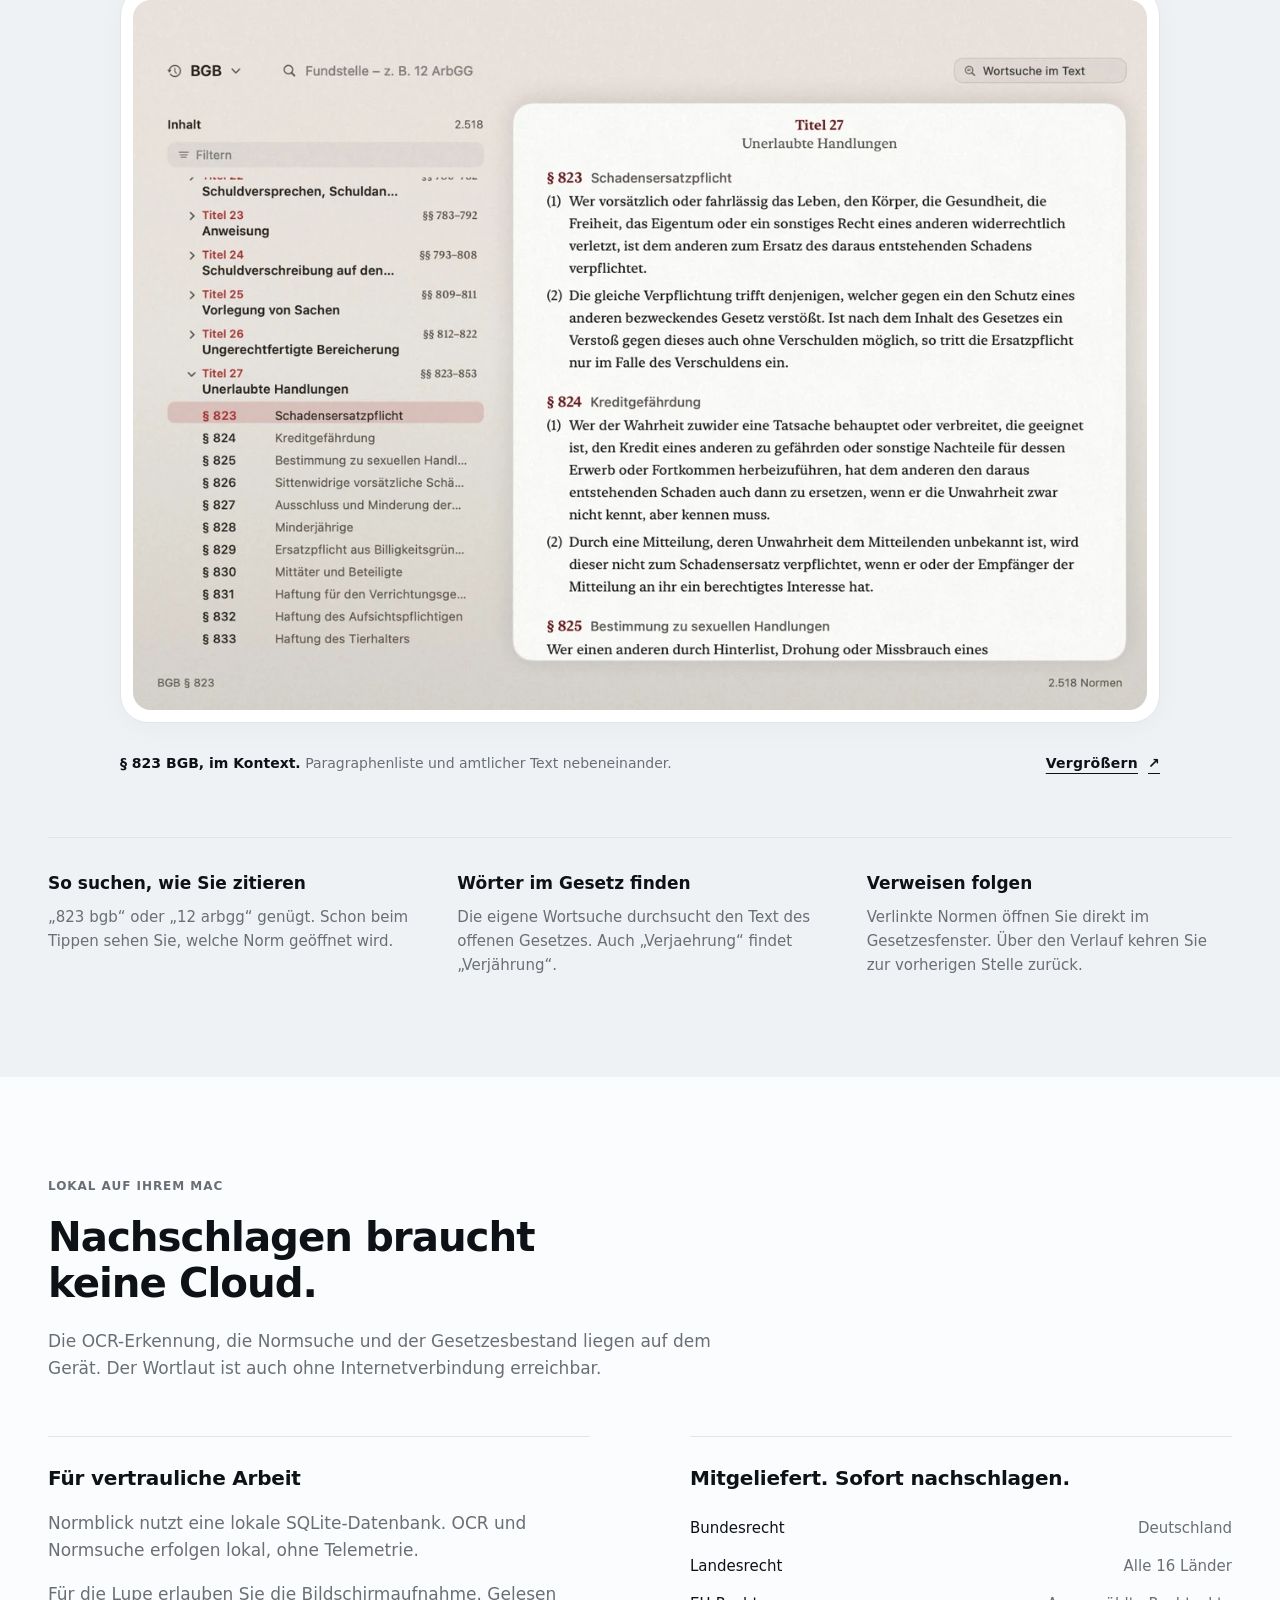
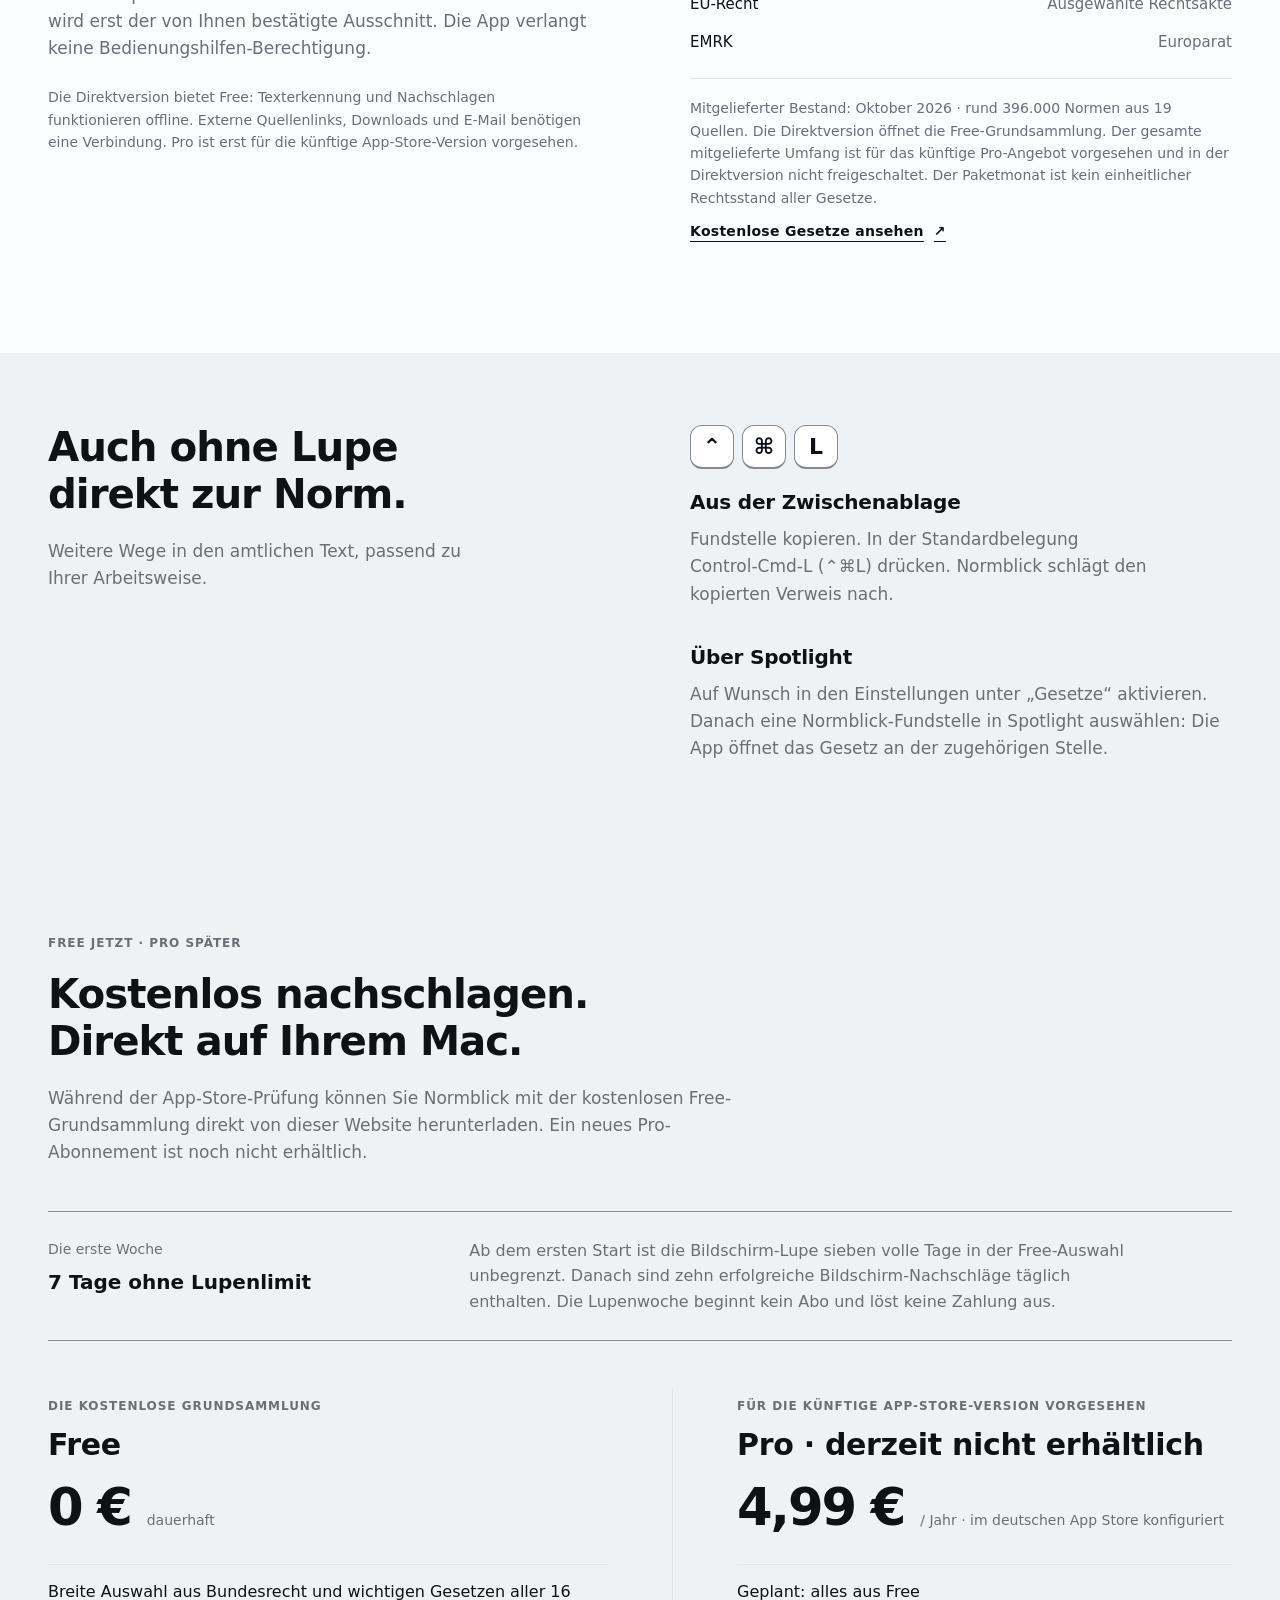
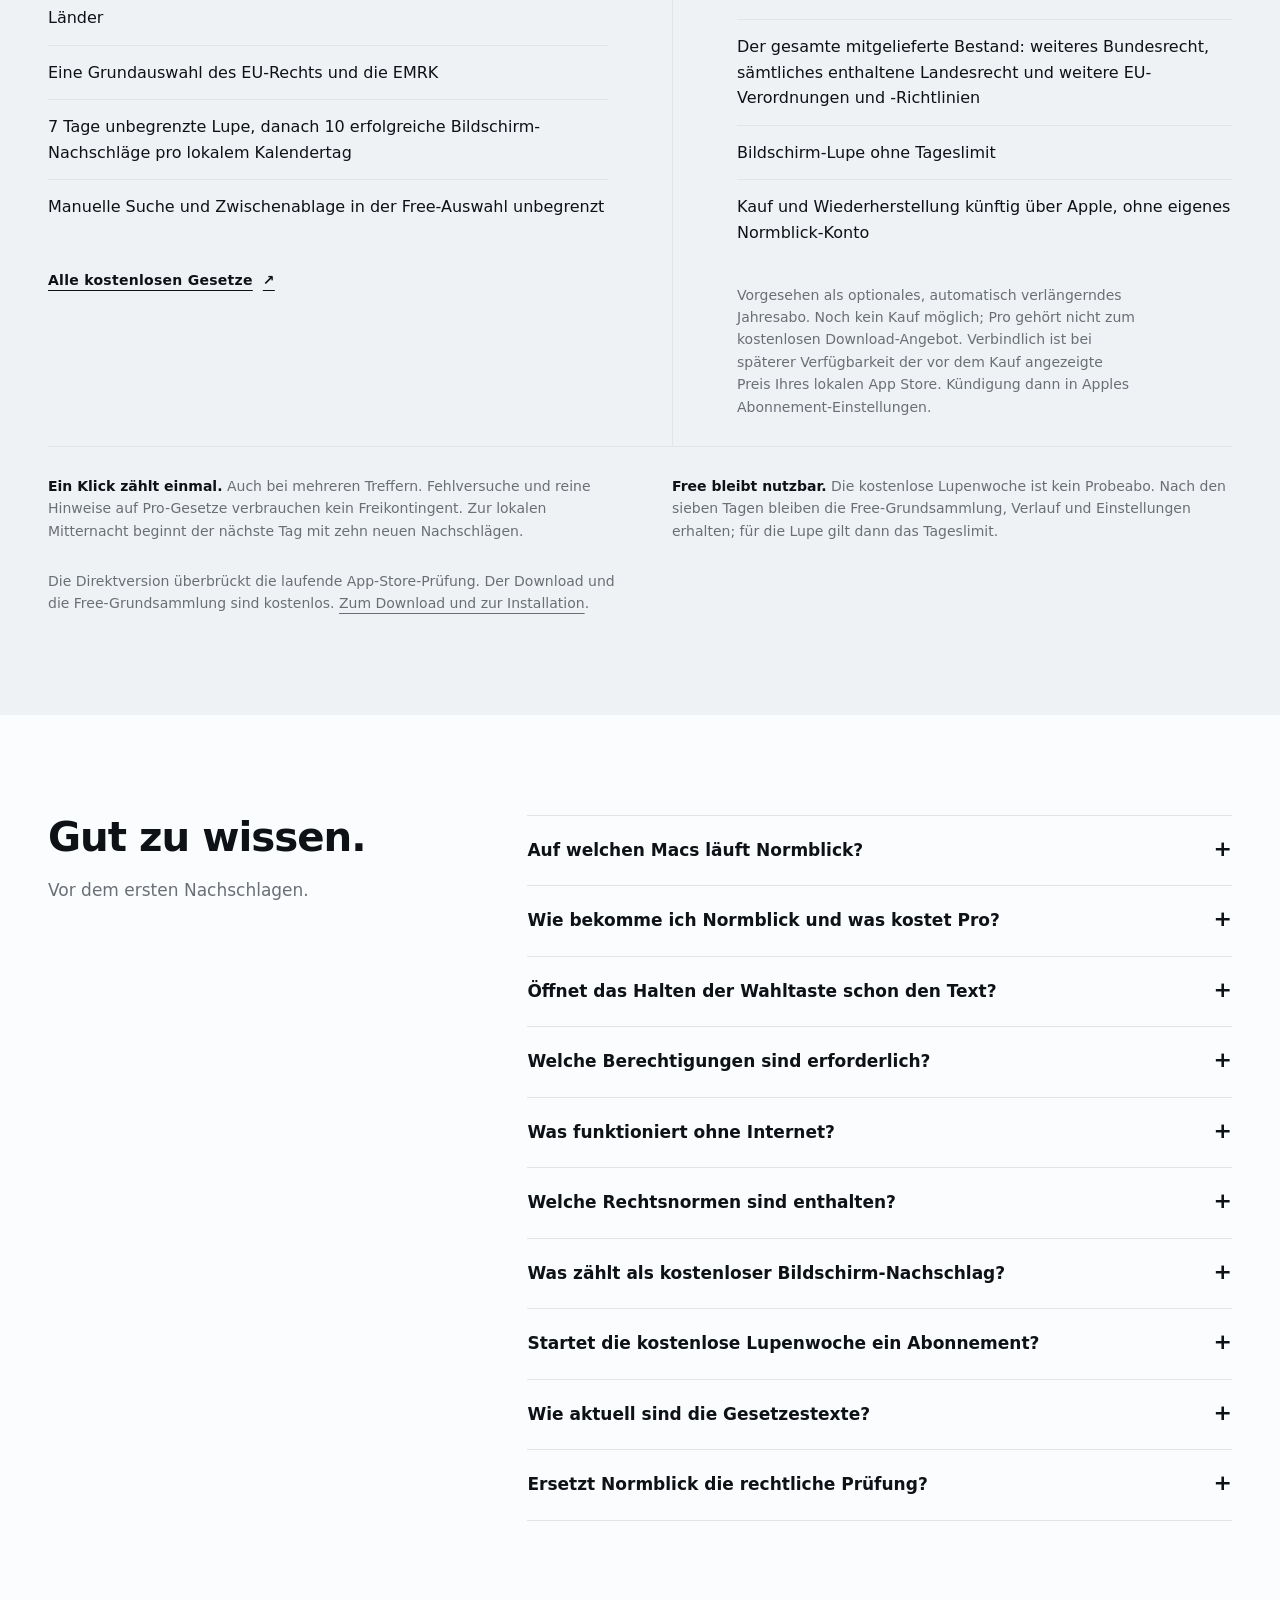
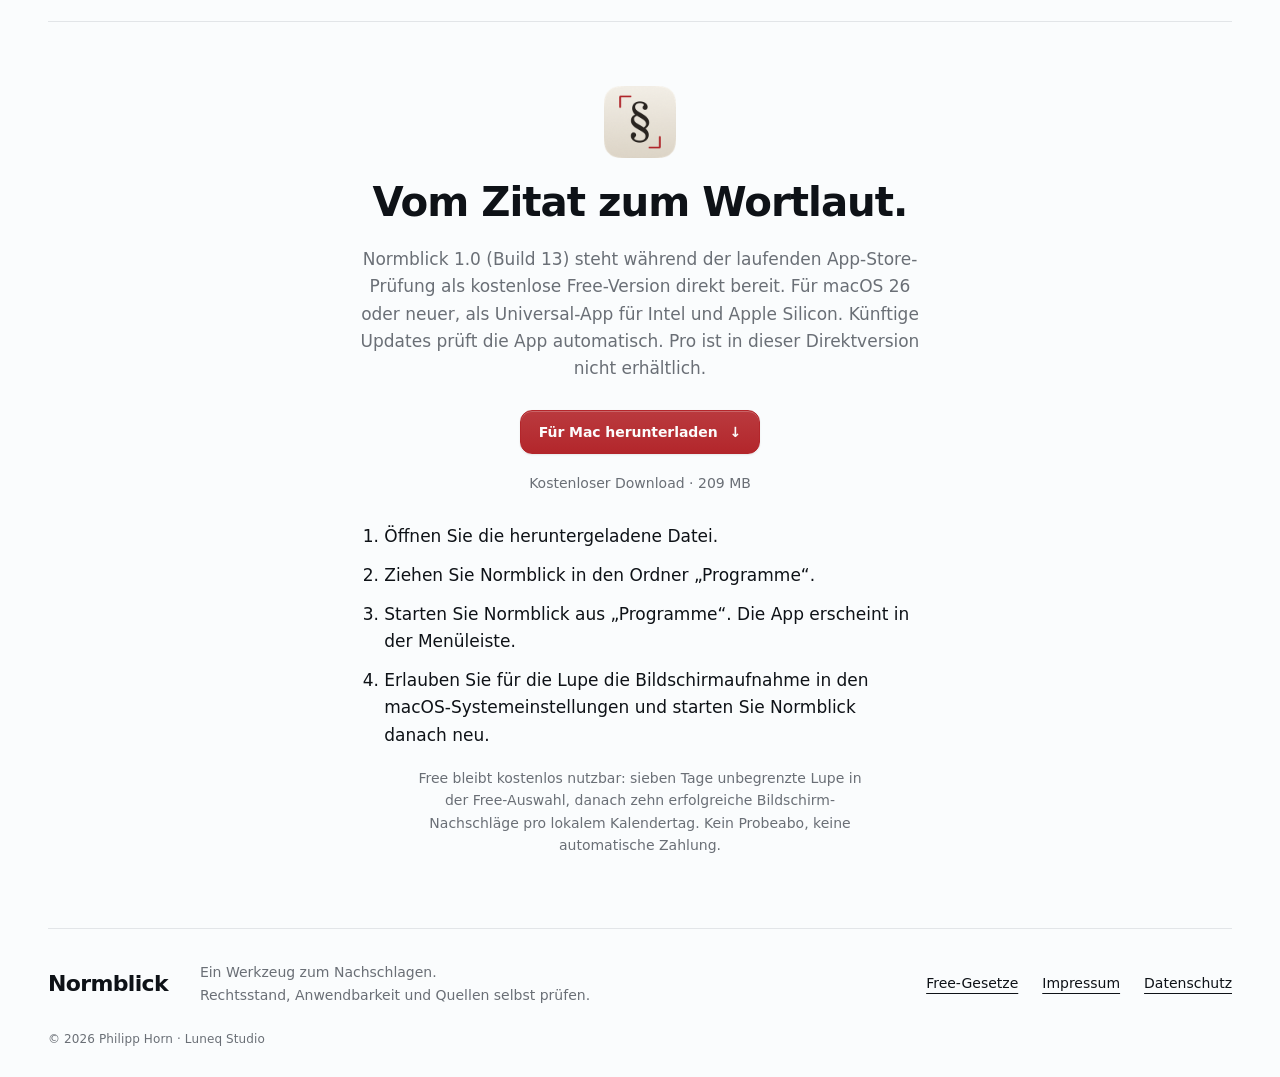
==== commit 014b3839: "Website: Vorbereitung Build 13 mit Sparkle-Updates und Download-Zaehler Download-Links fuehren ueber" ====
--- a/index.html
+++ b/index.html
@@ -5,7 +5,7 @@
   <meta name="viewport" content="width=device-width, initial-scale=1">
   <meta name="color-scheme" content="light dark">
   <title>Normblick | Vom Gesetzeszitat zum amtlichen Wortlaut</title>
-  <meta name="description" content="Normblick für Mac kostenlos herunterladen: OCR-Lupe und amtlicher Wortlaut lokal auf Ihrem Mac. Version 1.0 (Build 11), macOS 26+, Intel und Apple Silicon.">
+  <meta name="description" content="Normblick für Mac kostenlos herunterladen: OCR-Lupe und amtlicher Wortlaut lokal auf Ihrem Mac. Version 1.0 (Build 13), macOS 26+, Intel und Apple Silicon.">
   <link rel="canonical" href="https://normblick.luneq.eu/">
   <link rel="icon" href="assets/favicon.png?v=cdacf3f0769f" sizes="32x32" type="image/png">
   <link rel="icon" href="assets/favicon.svg?v=b4dbe36185fb" type="image/svg+xml">
@@ -32,8 +32,8 @@
     "name": "Normblick",
     "description": "Normblick erkennt Fundstellen per OCR-Lupe und öffnet nach einem Klick den amtlichen Wortlaut. Native Mac-App, lokaler Gesetzesbestand.",
     "url": "https://normblick.luneq.eu/",
-    "downloadUrl": "https://normblick.luneq.eu/downloads/Normblick-1.0-11.dmg",
-    "softwareVersion": "1.0 (Build 11)",
+    "downloadUrl": "https://normblick.luneq.eu/download.php",
+    "softwareVersion": "1.0 (Build 13)",
     "offers": { "@type": "Offer", "price": "0", "priceCurrency": "EUR" },
     "image": "https://normblick.luneq.eu/assets/shots/gesetze-hell.jpg?v=ebba585ec2bb",
     "applicationCategory": "UtilitiesApplication",
@@ -52,7 +52,7 @@
       "name": "Auf welchen Macs läuft Normblick?",
       "acceptedAnswer": {
         "@type": "Answer",
-        "text": "Normblick 1.0 (Build 11) ist eine native macOS-Menüleisten-App für macOS 26 oder neuer. Die Universal-App läuft auf Intel-Macs und Apple Silicon."
+        "text": "Normblick 1.0 (Build 13) ist eine native macOS-Menüleisten-App für macOS 26 oder neuer. Die Universal-App läuft auf Intel-Macs und Apple Silicon. Künftige Updates der Direktversion prüft die App automatisch und installiert sie nach Ihrer Bestätigung."
       }
     },
     {
@@ -141,7 +141,7 @@
         <a href="#lupe" data-od-id="nav-workflow">Die Lupe</a>
         <a href="#funktionen" data-od-id="nav-app">Die App</a>
         <a href="#angebot">Free &amp; Pro</a><a href="gesetze.html">Gesetze</a><a href="#fragen" data-od-id="nav-faq">Fragen</a>
-        <a class="nav-contact" href="downloads/Normblick-1.0-11.dmg" download data-od-id="nav-download">Für Mac herunterladen <span aria-hidden="true">↓</span></a>
+        <a class="nav-contact" href="download.php" data-od-id="nav-download">Für Mac herunterladen <span aria-hidden="true">↓</span></a>
       </nav>
     </div>
   </header>
@@ -161,7 +161,7 @@
             <div><dt>Lokal und offline</dt><dd>Texterkennung und Nachschlagen auf Ihrem Mac. Keine Cloud-Auswertung.</dd></div>
           </dl>
           <div class="hero-actions">
-            <a class="button primary" href="downloads/Normblick-1.0-11.dmg" download data-od-id="hero-download">Für Mac herunterladen <span aria-hidden="true">↓</span></a>
+            <a class="button primary" href="download.php" data-od-id="hero-download">Für Mac herunterladen <span aria-hidden="true">↓</span></a>
             <a class="text-link" href="#vorschau">Lupe ausprobieren <span aria-hidden="true">↓</span></a>
           </div>
         </div>
@@ -204,7 +204,7 @@
     </section>
 
     <div class="product-context wrap" data-od-id="product-context">
-      <p>Version 1.0 (Build 11) · macOS 26+ · Intel &amp; Apple Silicon</p>
+      <p>Version 1.0 (Build 13) · macOS 26+ · Intel &amp; Apple Silicon · automatische Updates</p>
       <p>Free kostenlos herunterladen · App-Store-Prüfung läuft · Pro derzeit nicht erhältlich</p>
     </div>
 
@@ -310,7 +310,7 @@
     <section id="fragen" class="section wrap faq-section" aria-labelledby="faq-title" data-od-id="faq-section">
       <div><h2 id="faq-title" data-od-id="faq-title">Gut zu wissen.</h2><p>Vor dem ersten Nachschlagen.</p></div>
       <div class="faq-list">
-        <details data-od-id="faq-system"><summary>Auf welchen Macs läuft Normblick?</summary><div><p>Normblick 1.0 (Build 11) ist eine native macOS-Menüleisten-App für macOS 26 oder neuer. Die Universal-App läuft auf Intel-Macs und Apple Silicon.</p></div></details>
+        <details data-od-id="faq-system"><summary>Auf welchen Macs läuft Normblick?</summary><div><p>Normblick 1.0 (Build 13) ist eine native macOS-Menüleisten-App für macOS 26 oder neuer. Die Universal-App läuft auf Intel-Macs und Apple Silicon. Künftige Updates der Direktversion prüft die App automatisch und installiert sie nach Ihrer Bestätigung.</p></div></details>
         <details data-od-id="faq-access"><summary>Wie bekomme ich Normblick und was kostet Pro?</summary><div><p>Während der App-Store-Prüfung können Sie Normblick mit der kostenlosen Free-Grundsammlung direkt von dieser Website herunterladen. Ein neues Pro-Abonnement kann derzeit noch nicht abgeschlossen werden.</p><p>Für die künftige App-Store-Version ist ein optionales, automatisch verlängerndes Pro-Jahresabo für 4,99 € pro Jahr im deutschen App Store konfiguriert. Verbindlich ist der vor dem Kauf angezeigte Preis Ihres lokalen App Store. Die kostenlose Lupenwoche ist kein Probeabo und löst keine Zahlung aus.</p></div></details>
         <details data-od-id="faq-ocr"><summary>Öffnet das Halten der Wahltaste schon den Text?</summary><div><p>Nein. Nach kurzem Halten erscheint die Glaskapsel am Zeiger. Erst Ihr Klick liest den Ausschnitt und öffnet den Wortlaut. Mit dem Scrollrad verändern Sie die Breite, mit Umschalt und Scrollrad die Höhe. Esc oder ein Rechtsklick bricht die Auswahl ab.</p><p>Die Wahltaste kurz antippen blendet die Anzeige wieder aus. Einfaches Loslassen nach dem Aktivieren schließt die Lupe nicht.</p></div></details>
         <details data-od-id="faq-permissions"><summary>Welche Berechtigungen sind erforderlich?</summary><div><p>Die Lupe benötigt die Erlaubnis zur Bildschirmaufnahme. Erlauben Sie diese in den macOS-Systemeinstellungen und starten Sie Normblick danach neu. Eine Bedienungshilfen-Berechtigung ist nicht erforderlich. OCR-Erkennung und Normsuche laufen lokal auf Ihrem Mac.</p></div></details>
@@ -326,8 +326,8 @@
     <section id="download" class="section wrap download-section" aria-labelledby="download-title" data-od-id="download-section">
       <img src="assets/icon-180.png?v=c4f63734b120" alt="" width="72" height="72" loading="lazy">
       <h2 id="download-title" data-od-id="download-title">Vom Zitat zum Wortlaut.</h2>
-      <p>Normblick 1.0 (Build 11) steht während der laufenden App-Store-Prüfung als kostenlose Free-Version direkt bereit. Für macOS 26 oder neuer, als Universal-App für Intel und Apple Silicon. Pro ist in dieser Direktversion nicht erhältlich.</p>
-      <a class="button primary" href="downloads/Normblick-1.0-11.dmg" download data-od-id="bottom-download">Für Mac herunterladen <span aria-hidden="true">↓</span></a>
+      <p>Normblick 1.0 (Build 13) steht während der laufenden App-Store-Prüfung als kostenlose Free-Version direkt bereit. Für macOS 26 oder neuer, als Universal-App für Intel und Apple Silicon. Künftige Updates prüft die App automatisch. Pro ist in dieser Direktversion nicht erhältlich.</p>
+      <a class="button primary" href="download.php" data-od-id="bottom-download">Für Mac herunterladen <span aria-hidden="true">↓</span></a>
       <p class="small">Kostenloser Download · 209 MB</p>
       <ol><li>Öffnen Sie die heruntergeladene Datei.</li><li>Ziehen Sie Normblick in den Ordner „Programme“.</li><li>Starten Sie Normblick aus „Programme“. Die App erscheint in der Menüleiste.</li><li>Erlauben Sie für die Lupe die Bildschirmaufnahme in den macOS-Systemeinstellungen und starten Sie Normblick danach neu.</li></ol>
       <p class="small">Free bleibt kostenlos nutzbar: sieben Tage unbegrenzte Lupe in der Free-Auswahl, danach zehn erfolgreiche Bildschirm-Nachschläge pro lokalem Kalendertag. Kein Probeabo, keine automatische Zahlung.</p>
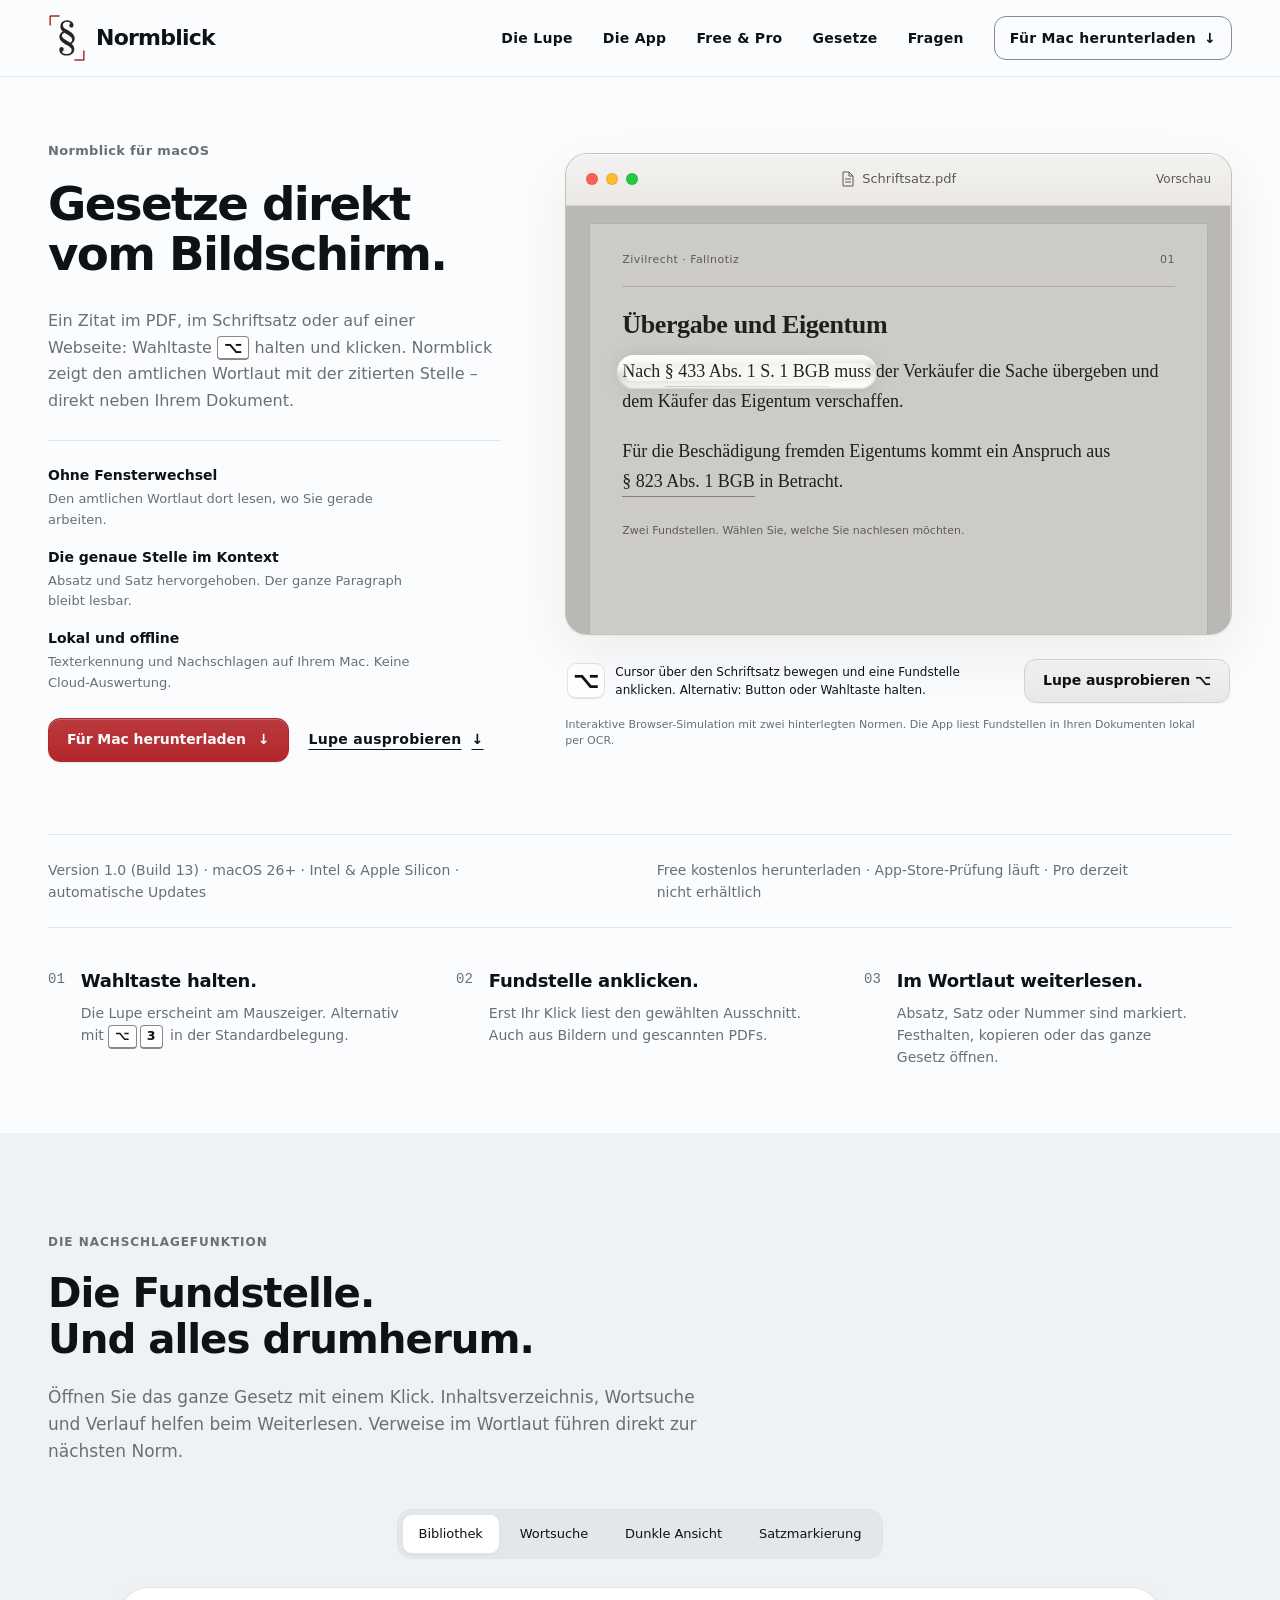
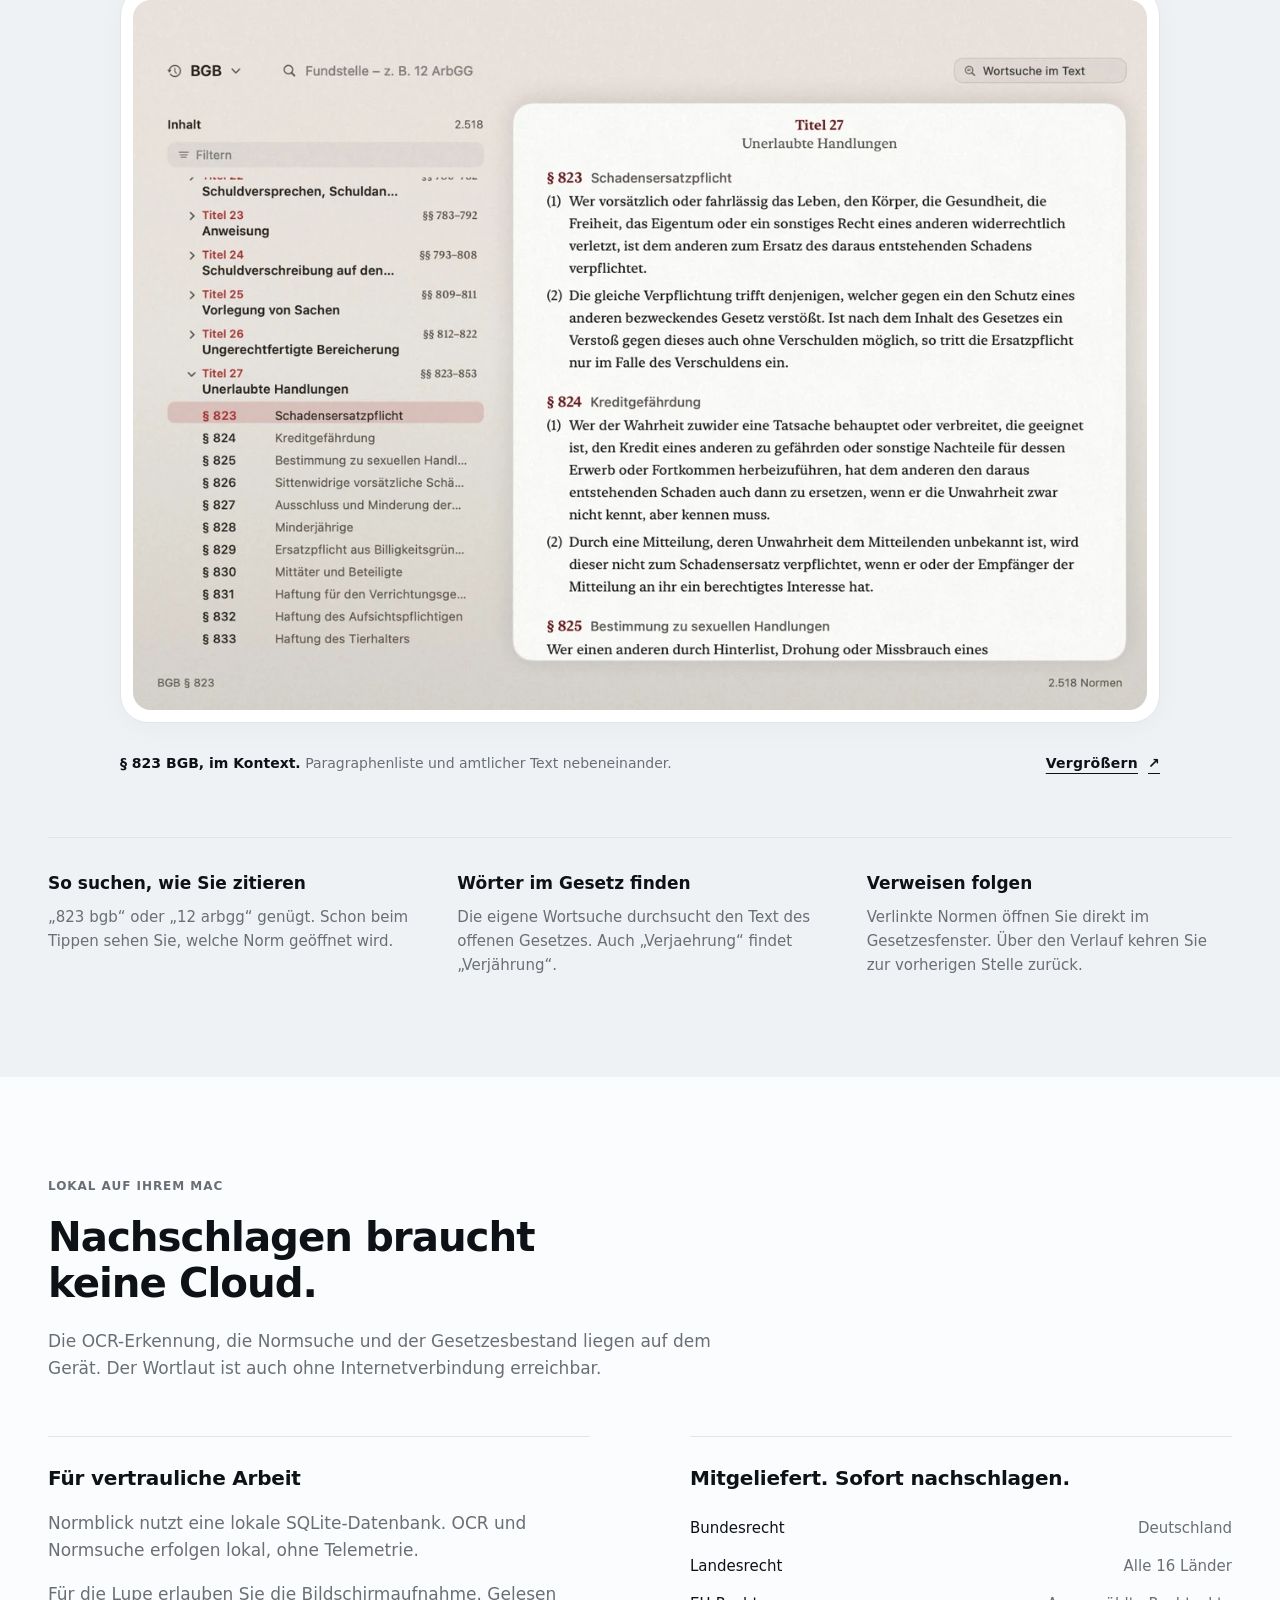
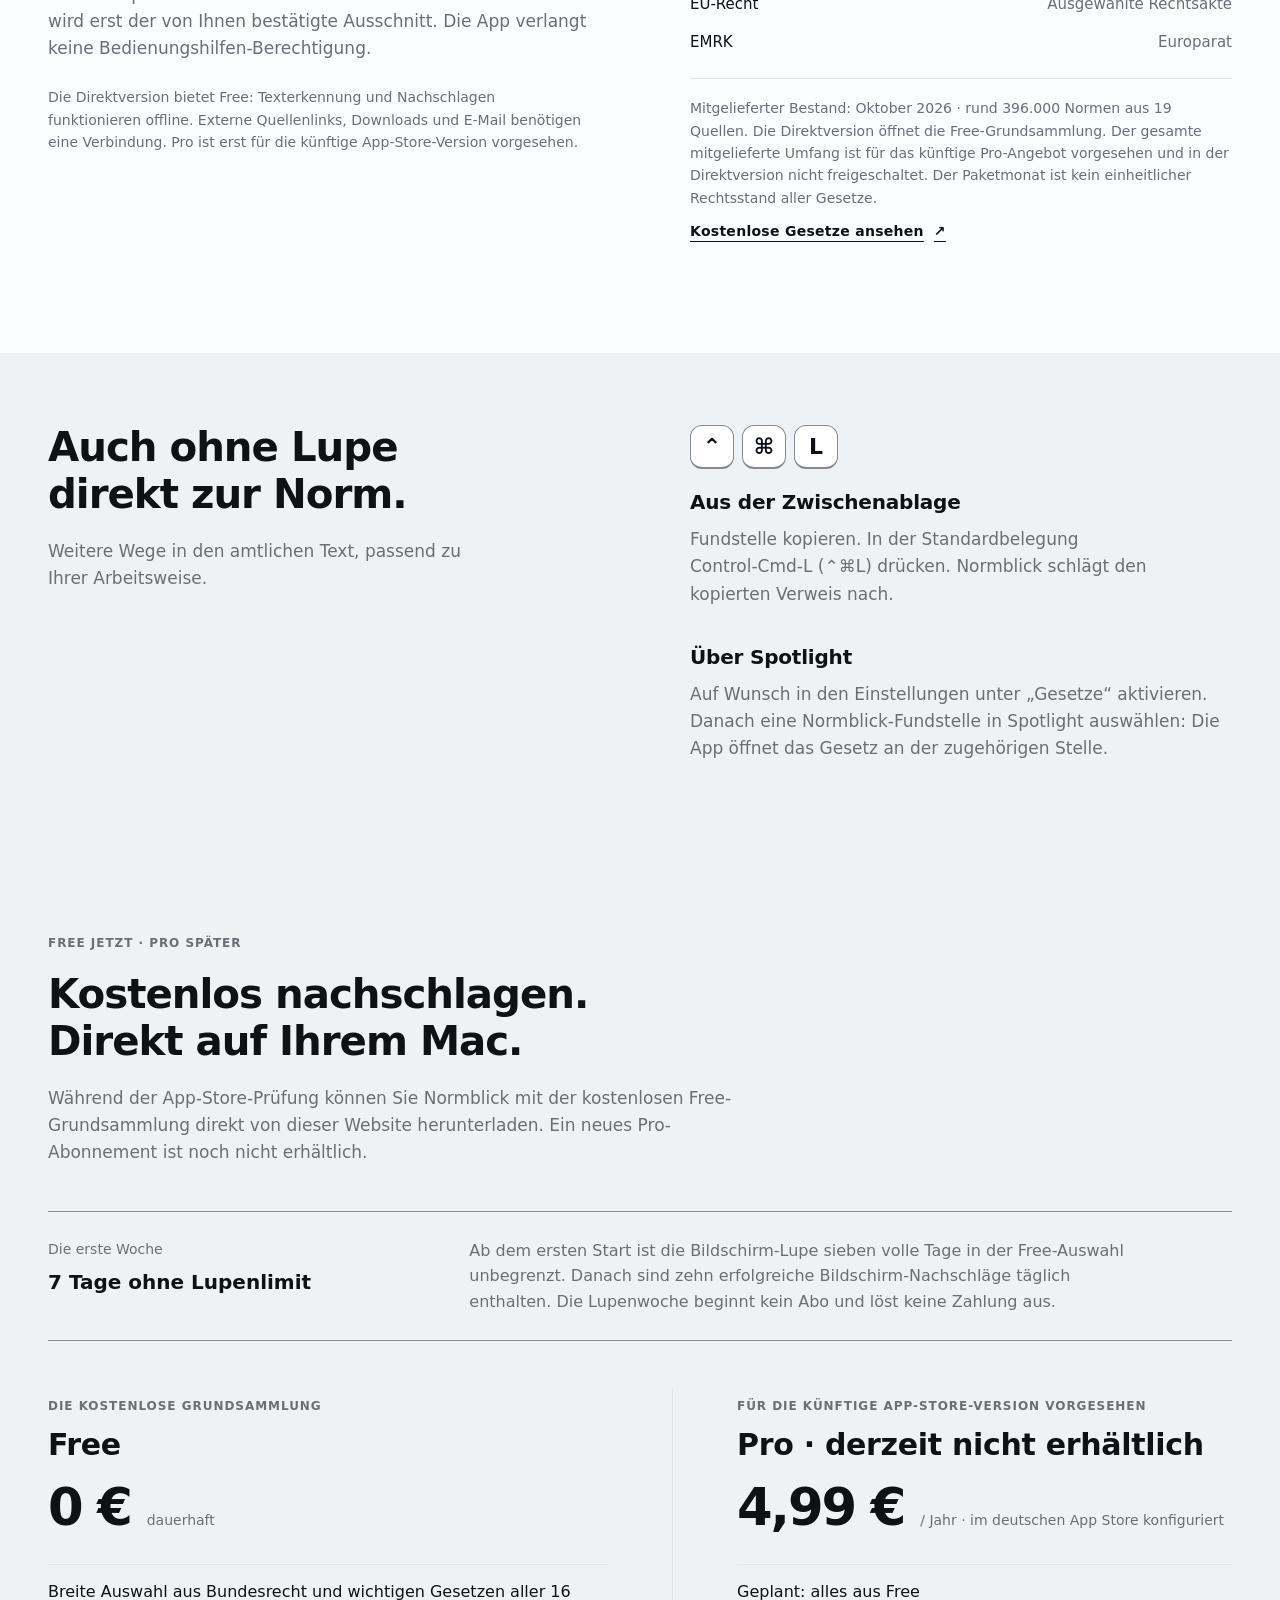
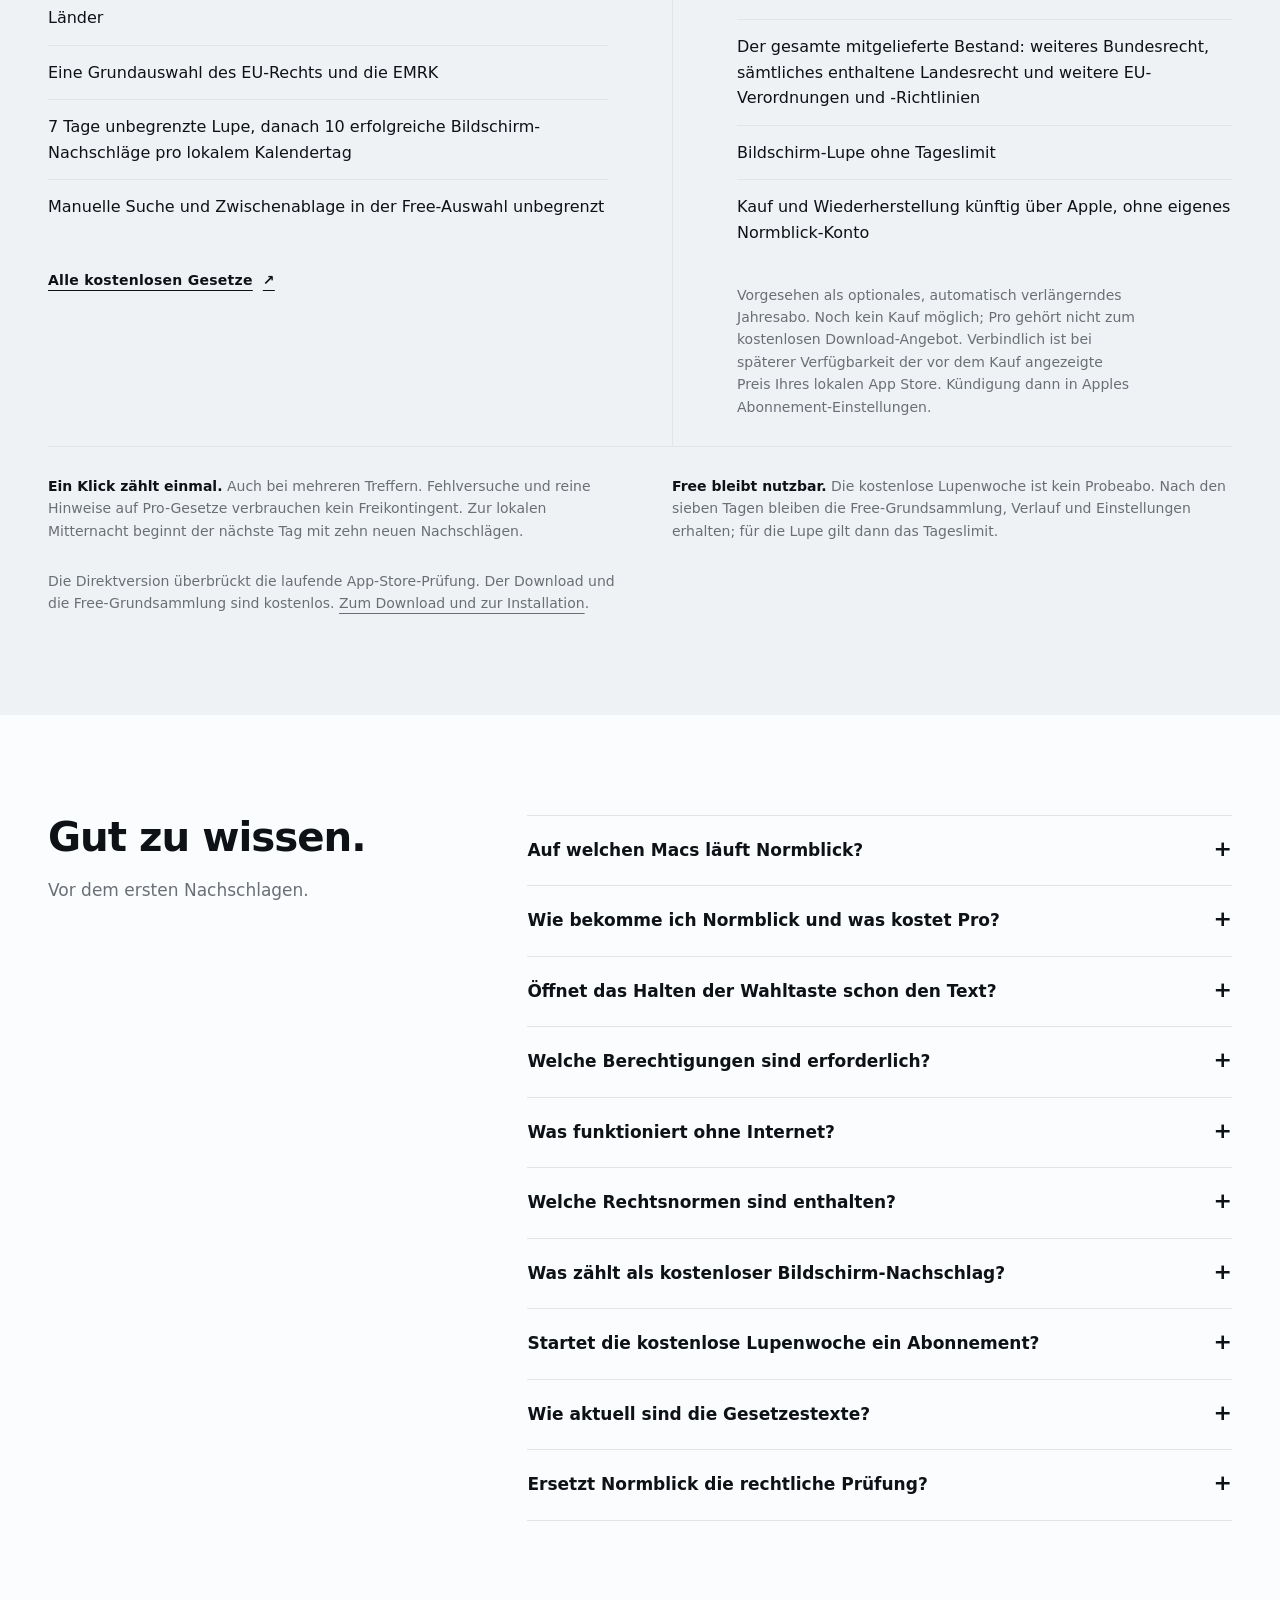
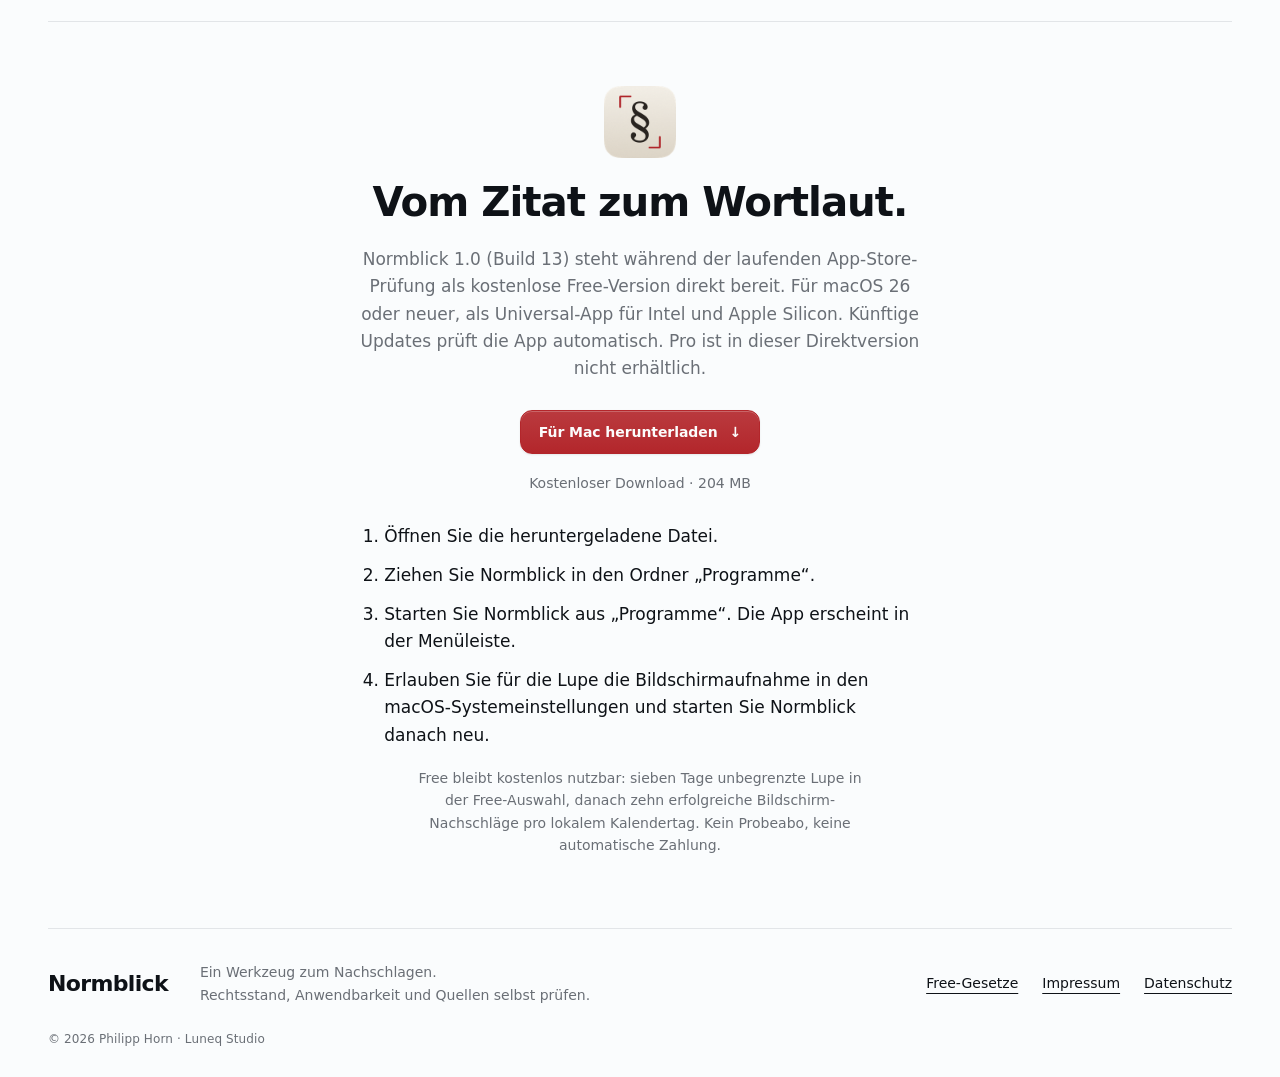
==== commit fc410b31: "Website: appcast.xml fuer Sparkle-Updates und Downloadgroesse 204 MB" ====
--- a/index.html
+++ b/index.html
@@ -328,7 +328,7 @@
       <h2 id="download-title" data-od-id="download-title">Vom Zitat zum Wortlaut.</h2>
       <p>Normblick 1.0 (Build 13) steht während der laufenden App-Store-Prüfung als kostenlose Free-Version direkt bereit. Für macOS 26 oder neuer, als Universal-App für Intel und Apple Silicon. Künftige Updates prüft die App automatisch. Pro ist in dieser Direktversion nicht erhältlich.</p>
       <a class="button primary" href="download.php" data-od-id="bottom-download">Für Mac herunterladen <span aria-hidden="true">↓</span></a>
-      <p class="small">Kostenloser Download · 209 MB</p>
+      <p class="small">Kostenloser Download · 204 MB</p>
       <ol><li>Öffnen Sie die heruntergeladene Datei.</li><li>Ziehen Sie Normblick in den Ordner „Programme“.</li><li>Starten Sie Normblick aus „Programme“. Die App erscheint in der Menüleiste.</li><li>Erlauben Sie für die Lupe die Bildschirmaufnahme in den macOS-Systemeinstellungen und starten Sie Normblick danach neu.</li></ol>
       <p class="small">Free bleibt kostenlos nutzbar: sieben Tage unbegrenzte Lupe in der Free-Auswahl, danach zehn erfolgreiche Bildschirm-Nachschläge pro lokalem Kalendertag. Kein Probeabo, keine automatische Zahlung.</p>
     </section>
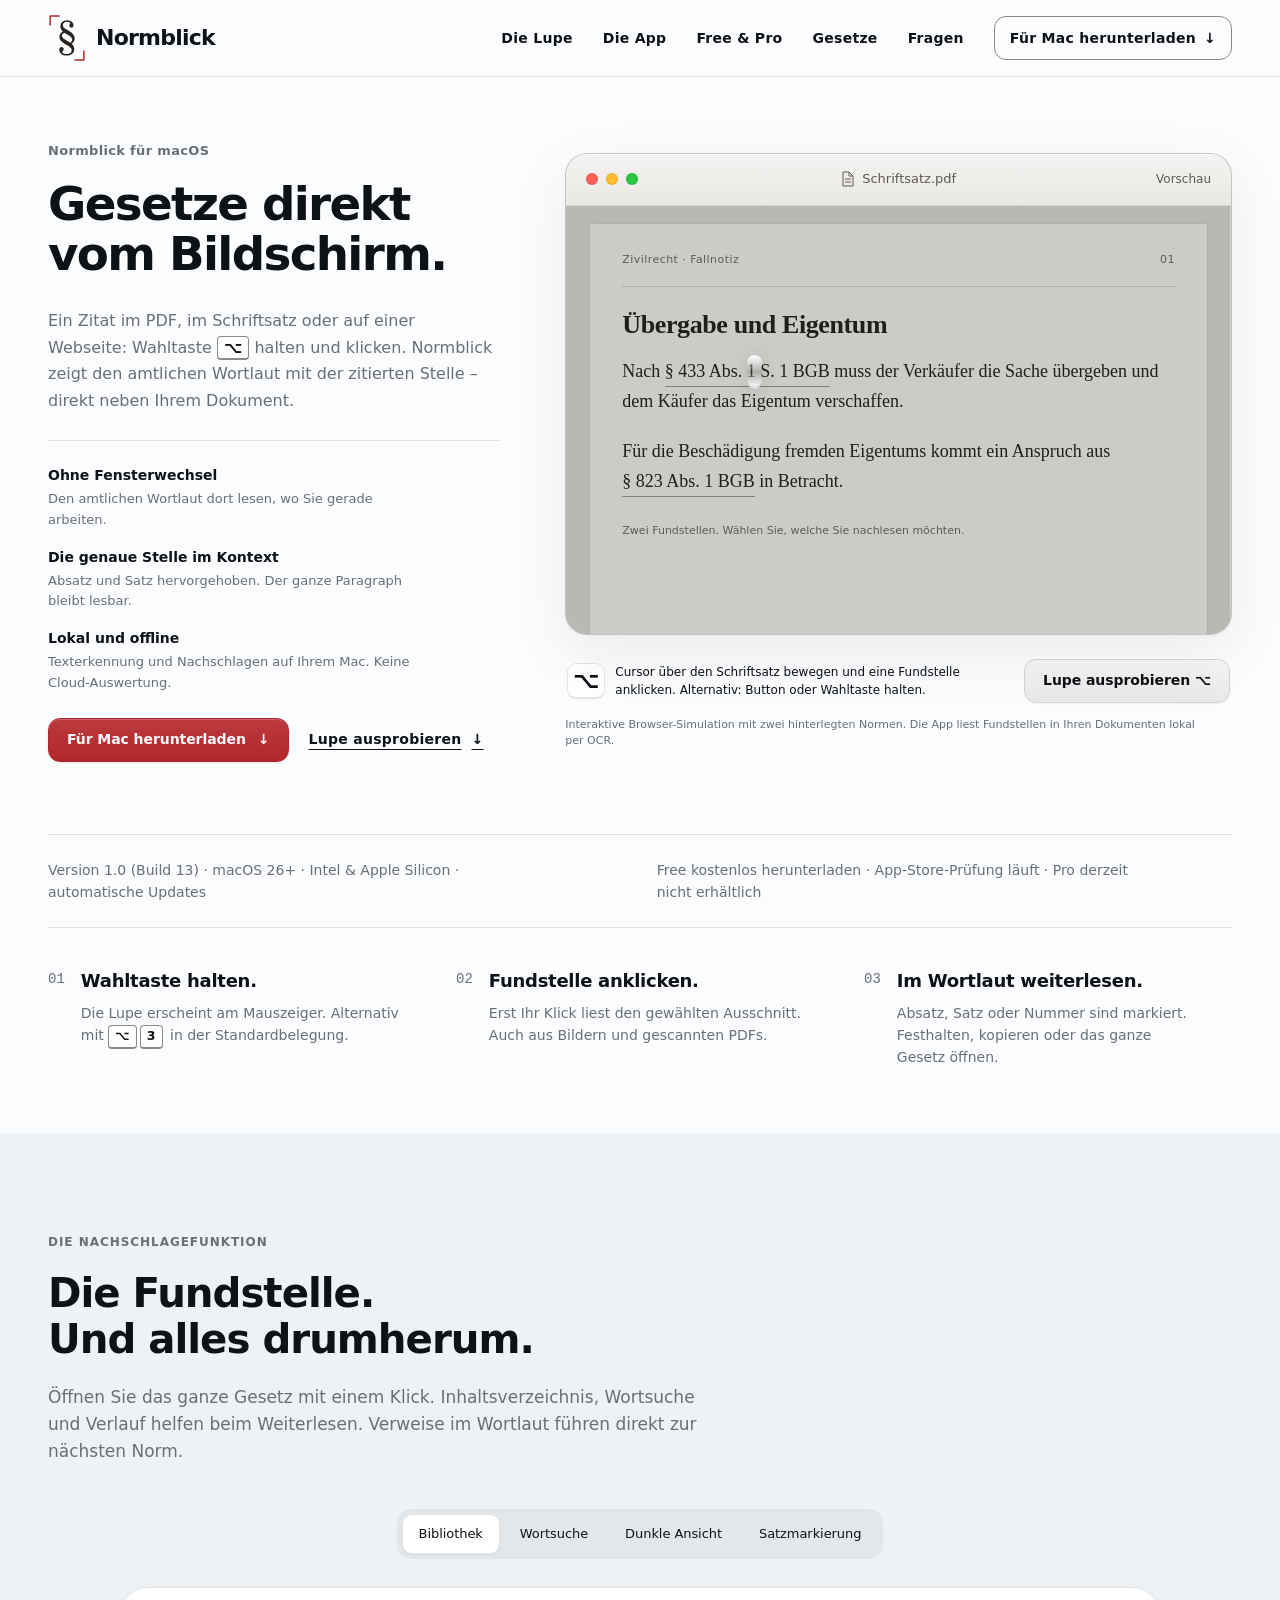
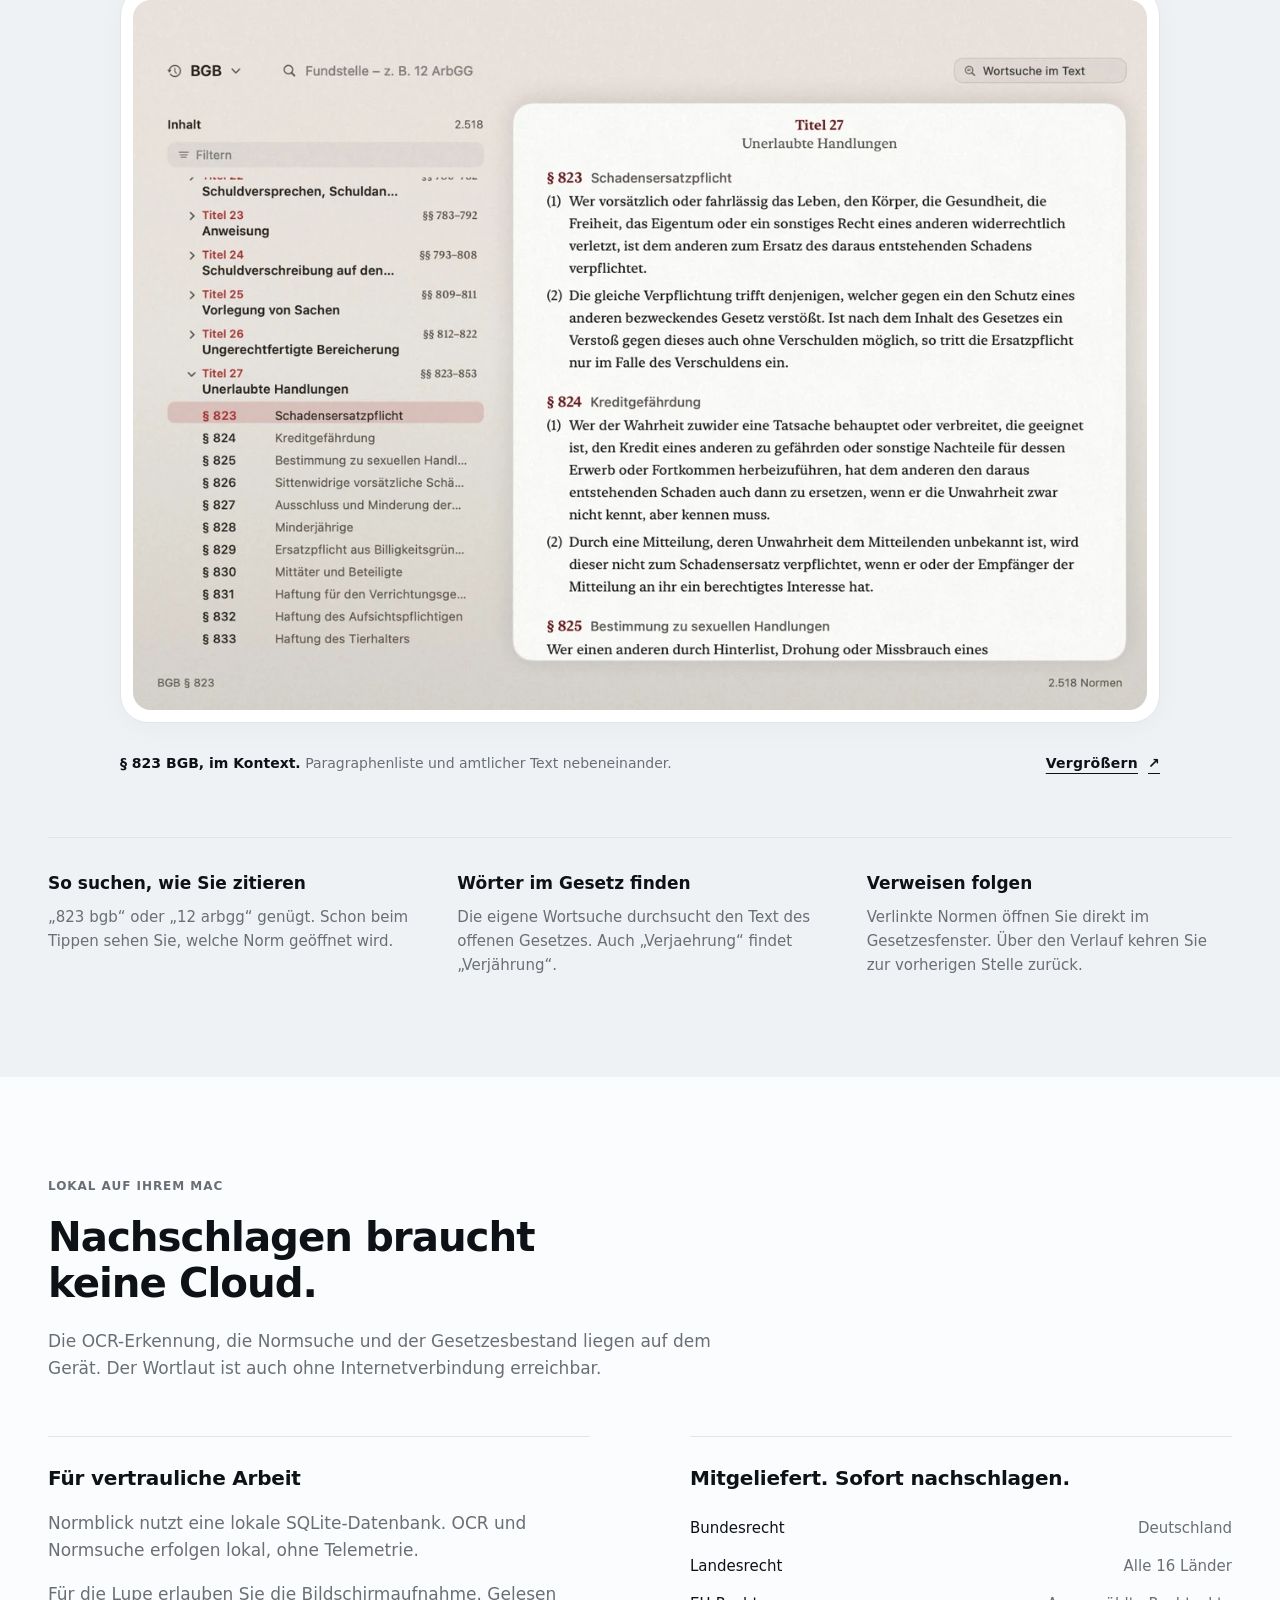
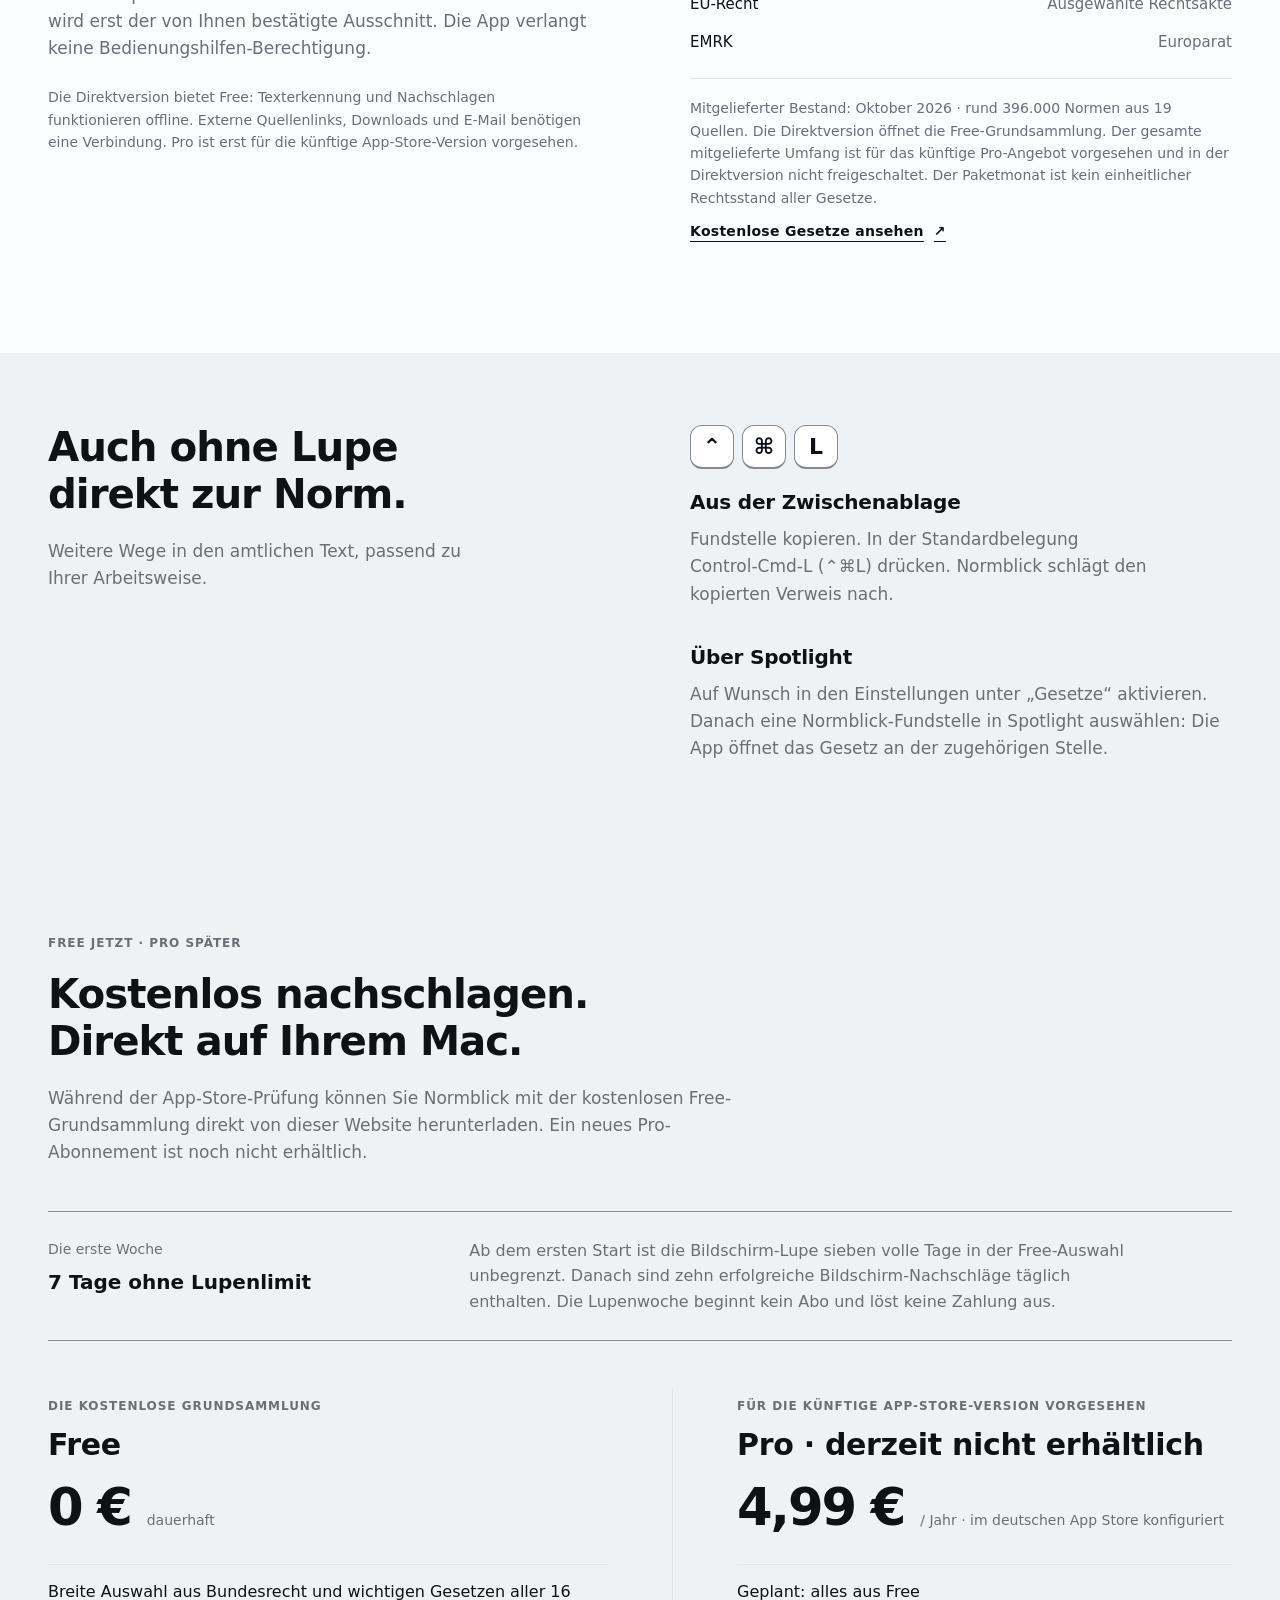
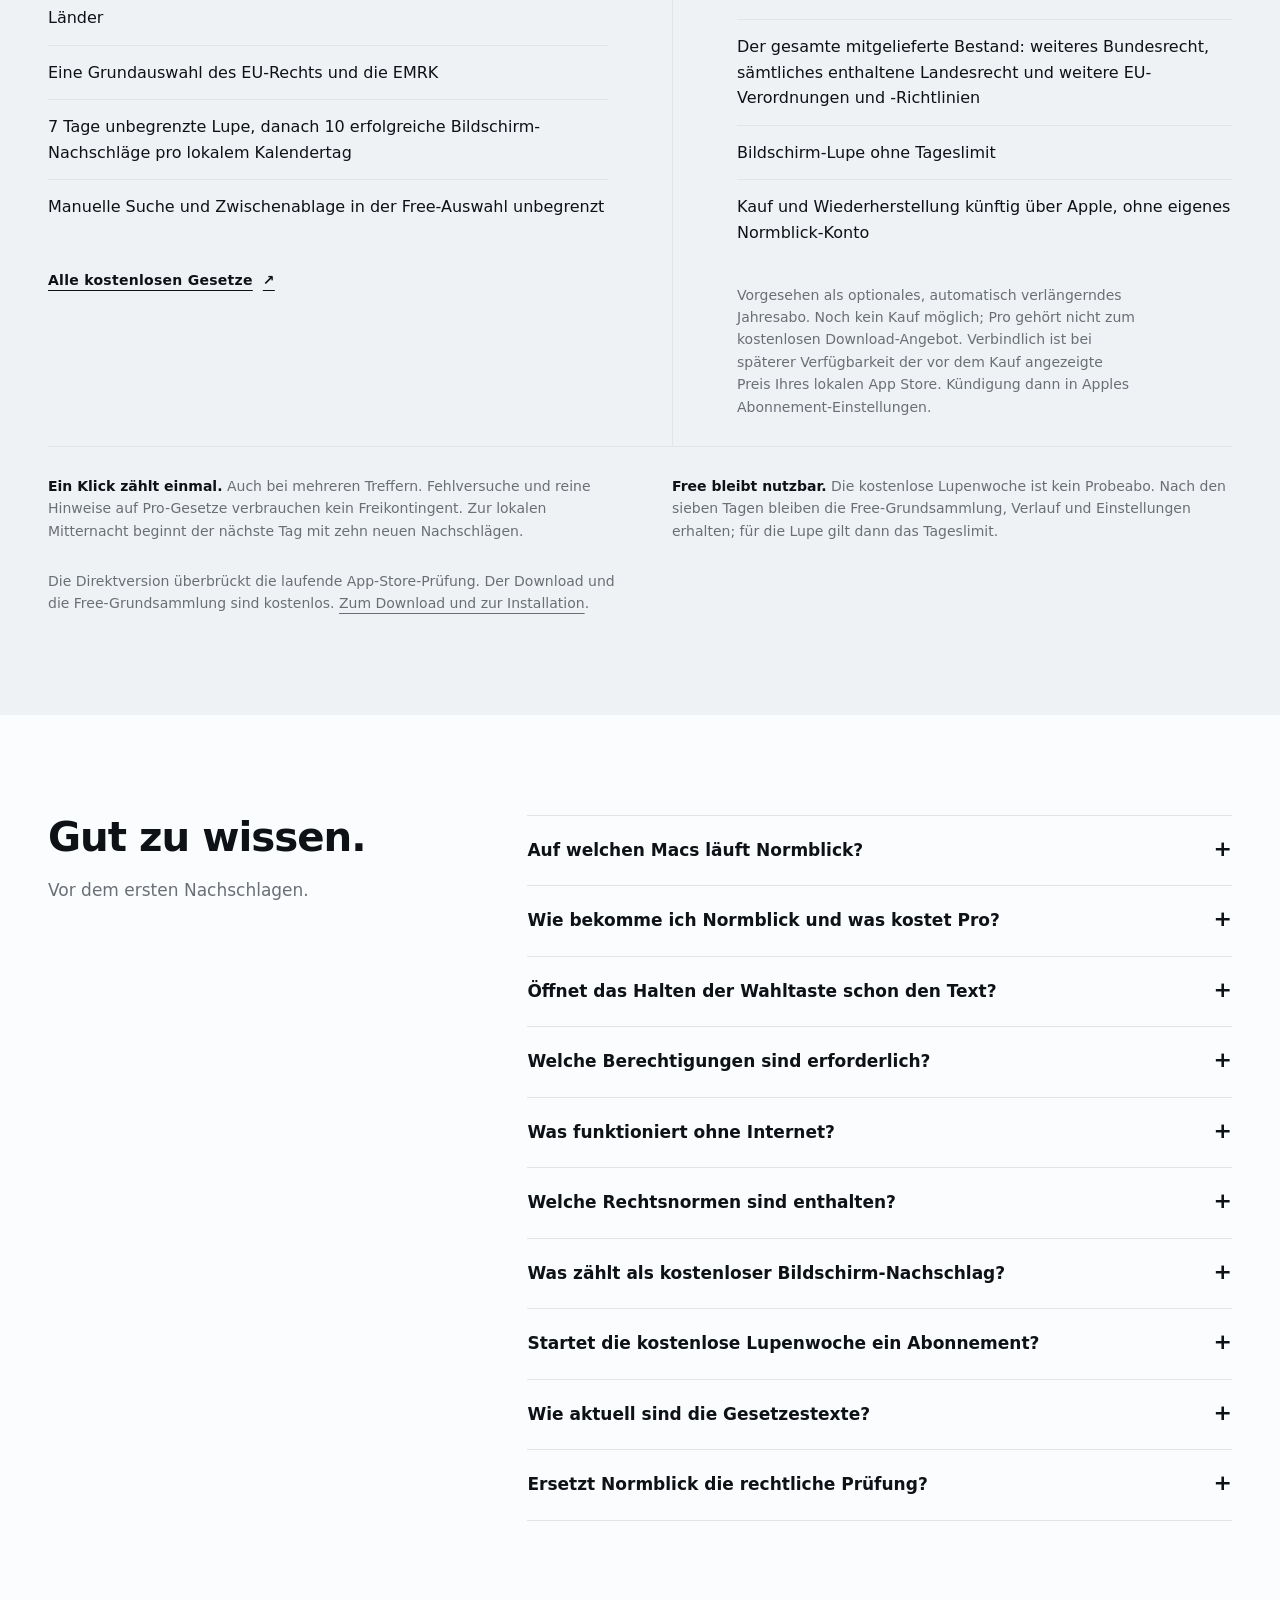
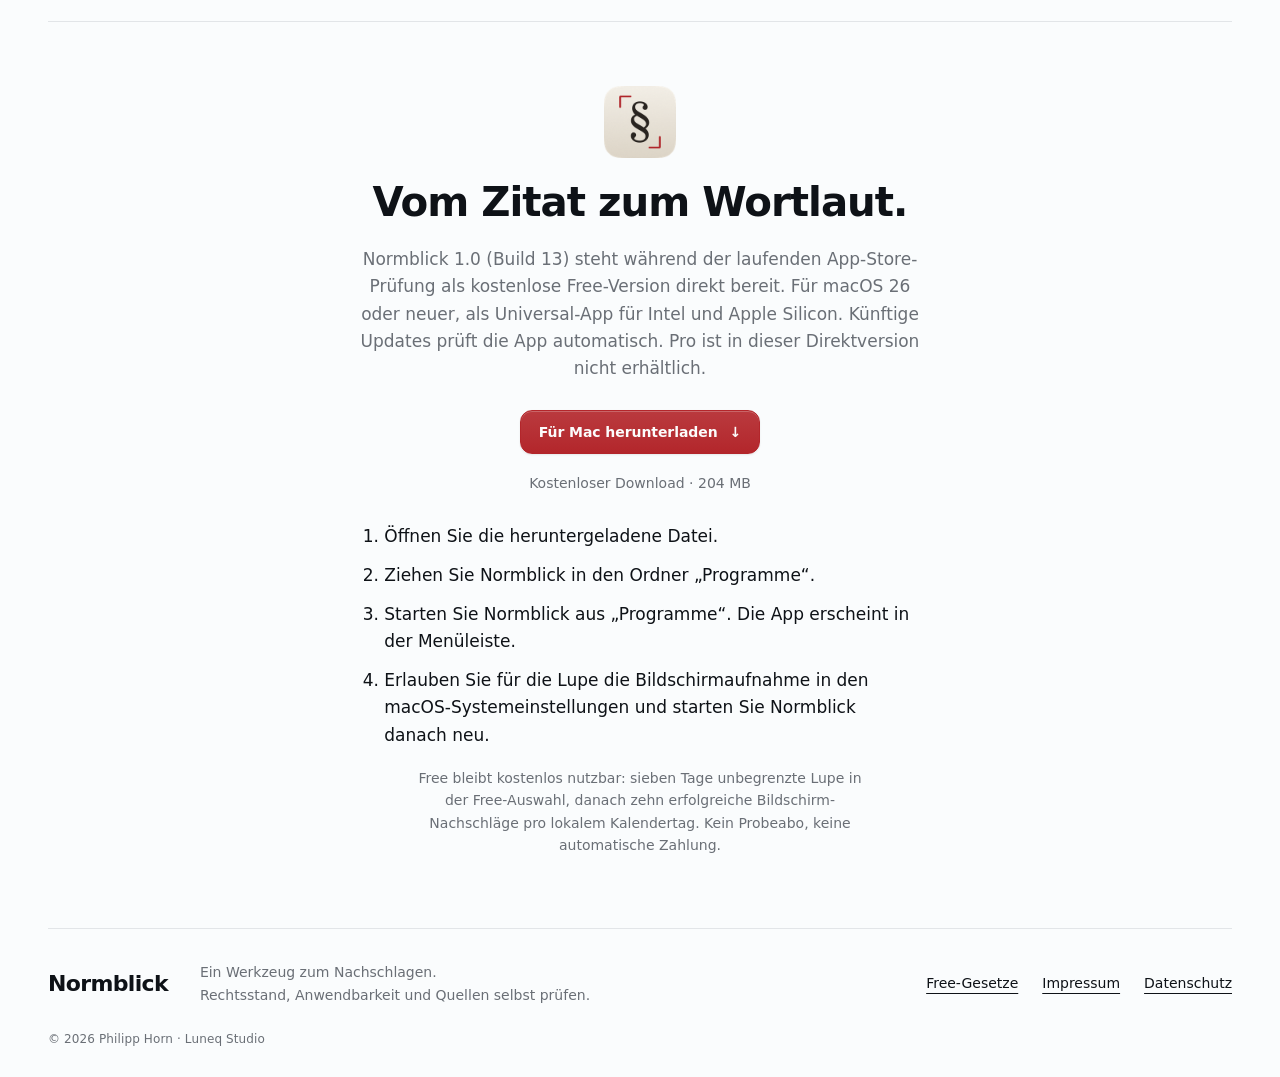
==== commit 7911bc23: "Website: Plausible Analytics einbinden, Datenschutzerklaerung angepasst" ====
--- a/index.html
+++ b/index.html
@@ -130,6 +130,12 @@
   ]
 }
   </script>
+  <!-- Privacy-friendly analytics by Plausible -->
+  <script async src="https://plausible.io/js/pa-Dqws5DQYhEeC4OJt4eSrF.js"></script>
+  <script>
+    window.plausible=window.plausible||function(){(plausible.q=plausible.q||[]).push(arguments)},plausible.init=plausible.init||function(i){plausible.o=i||{}};
+    plausible.init()
+  </script>
 </head>
 <body>
   <a class="skip-link" href="#inhalt" data-od-id="skip-link">Zum Inhalt</a>
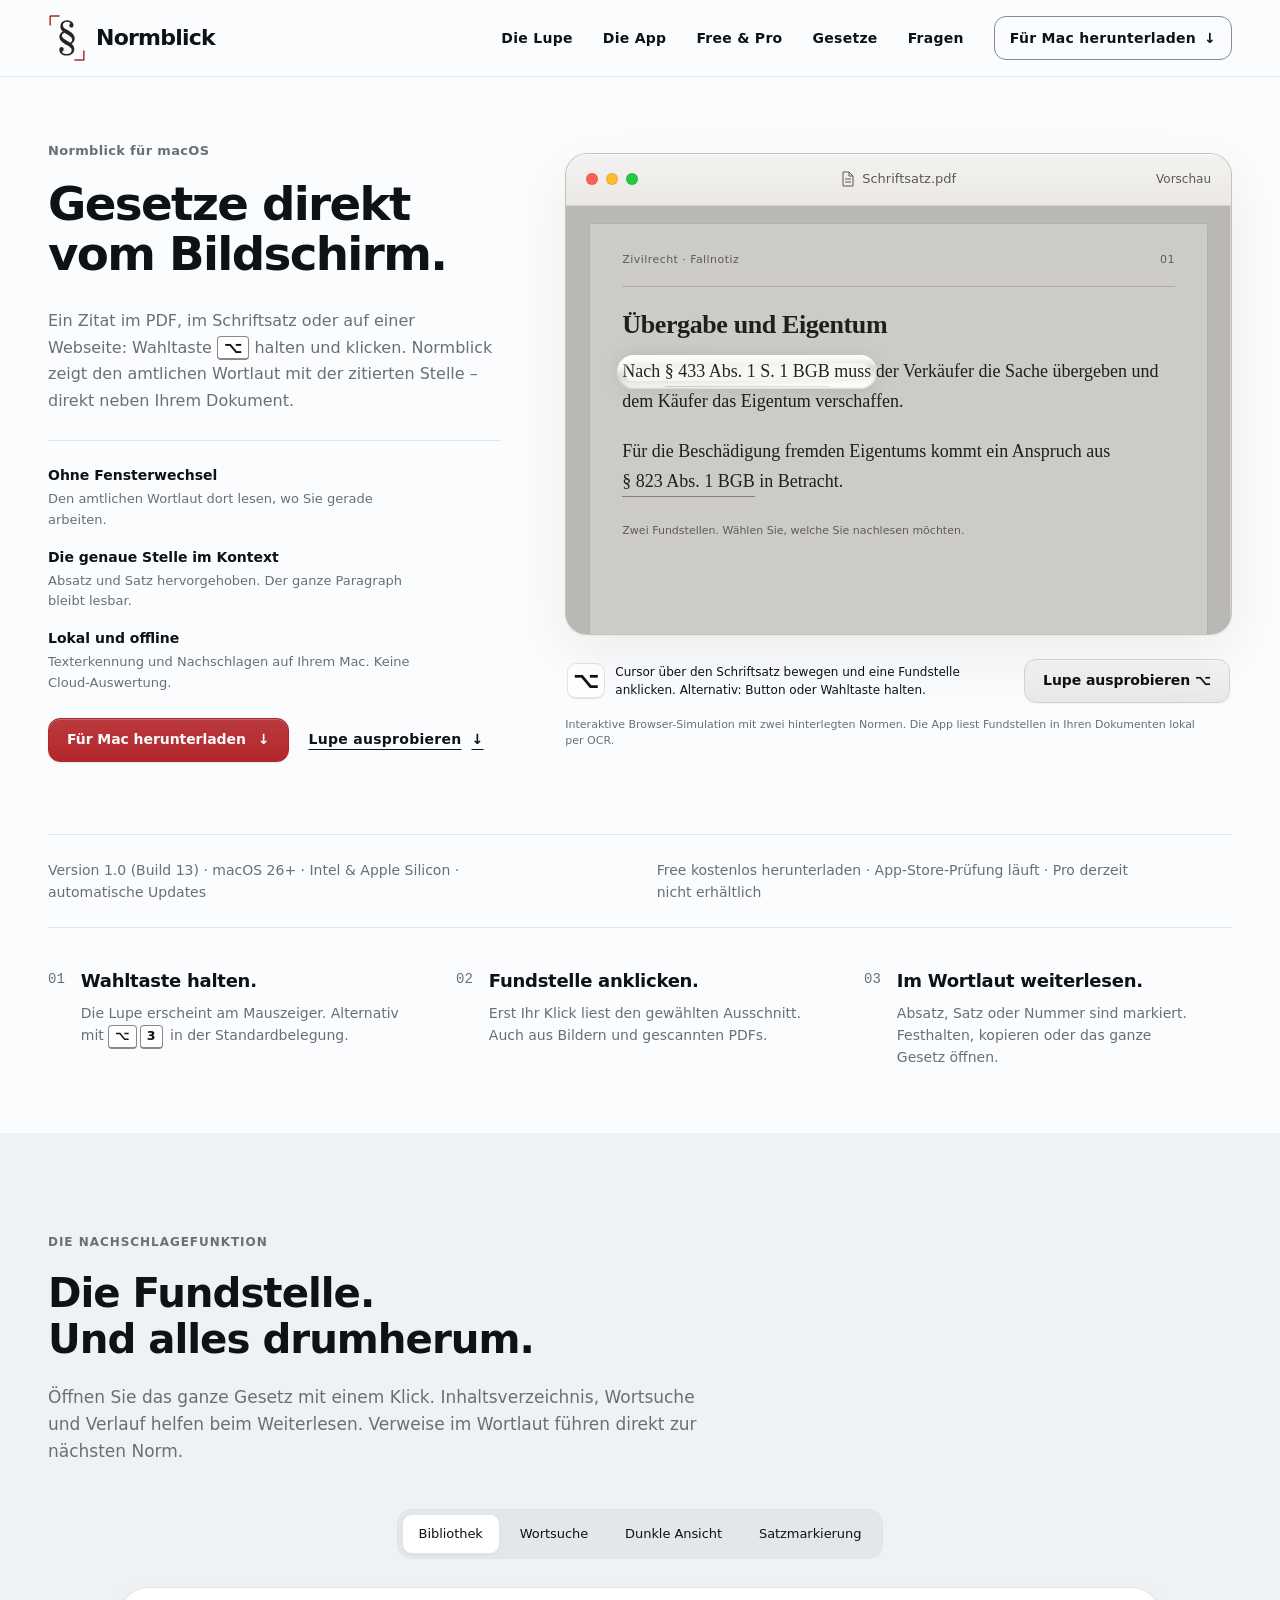
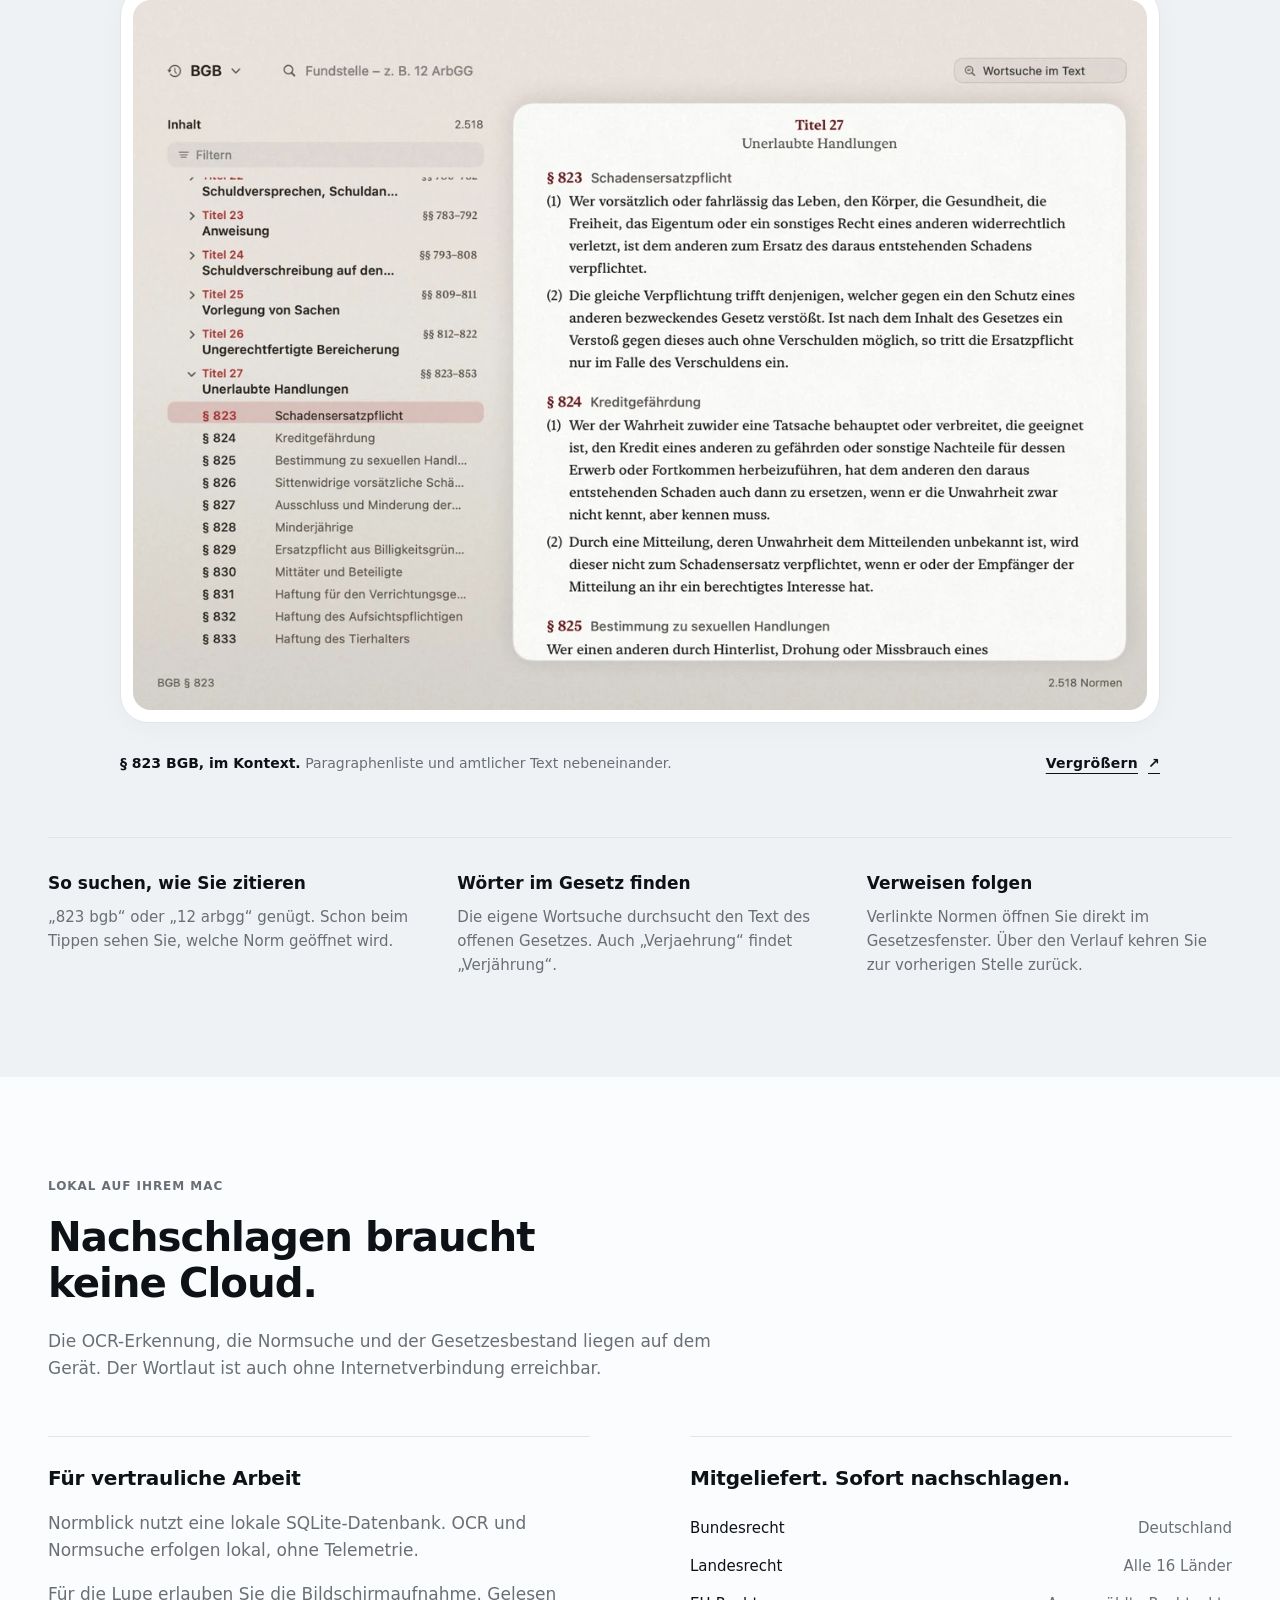
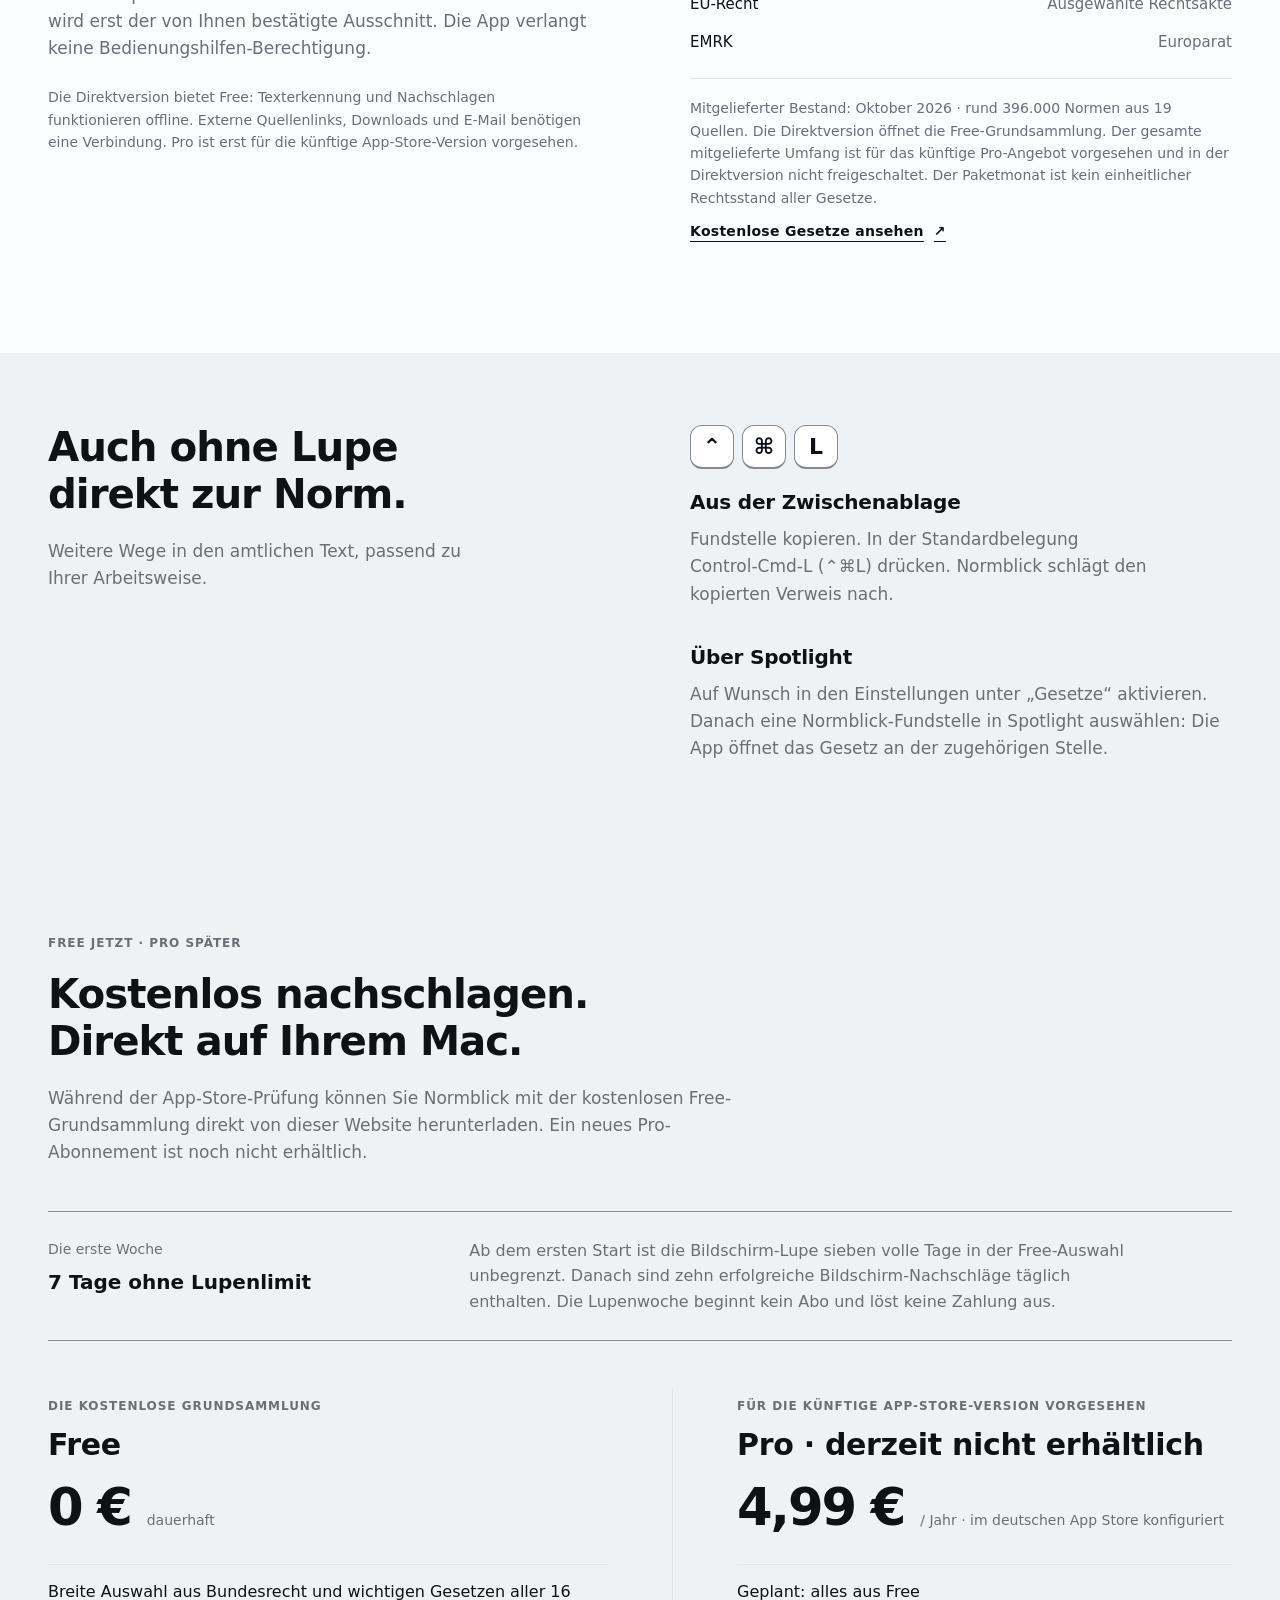
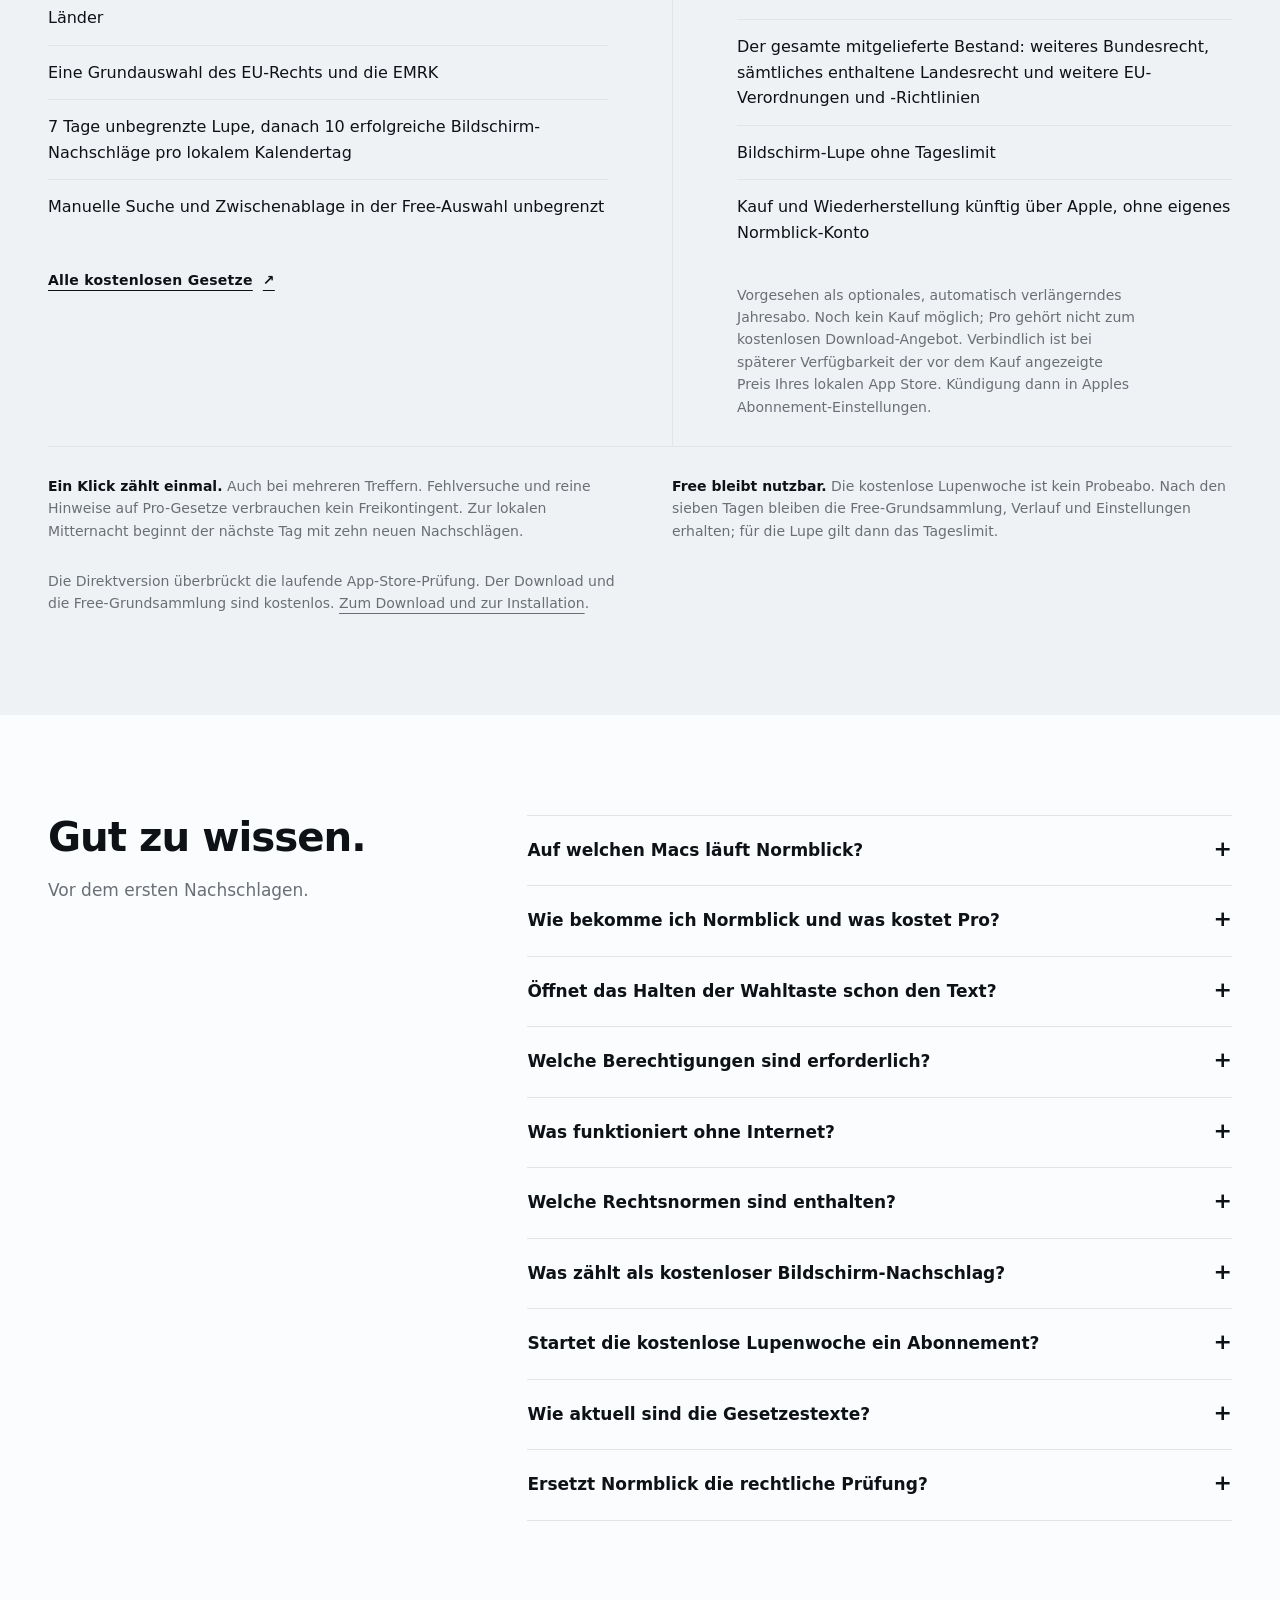
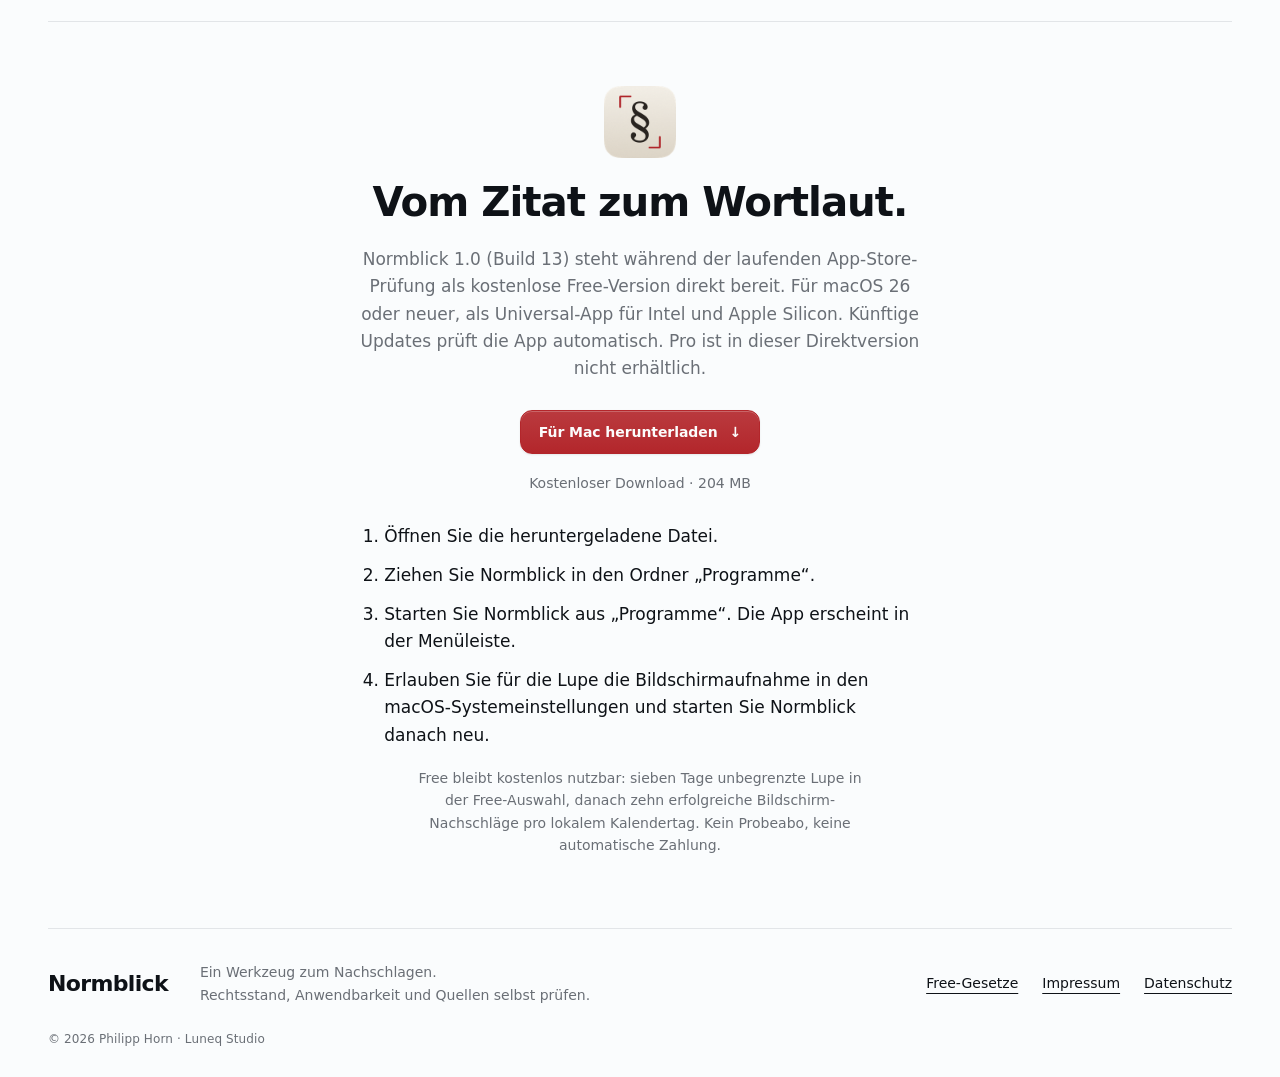
==== commit f0789e9c: "Website: SEO-Korrekturen aus dem Audit vom 2. November Weiterleitungen www und /index.html, Sicherhe" ====
--- a/index.html
+++ b/index.html
@@ -4,8 +4,8 @@
   <meta charset="utf-8">
   <meta name="viewport" content="width=device-width, initial-scale=1">
   <meta name="color-scheme" content="light dark">
-  <title>Normblick | Vom Gesetzeszitat zum amtlichen Wortlaut</title>
-  <meta name="description" content="Normblick für Mac kostenlos herunterladen: OCR-Lupe und amtlicher Wortlaut lokal auf Ihrem Mac. Version 1.0 (Build 13), macOS 26+, Intel und Apple Silicon.">
+  <title>Normblick – Gesetze am Mac per Lupe nachschlagen, kostenlos</title>
+  <meta name="description" content="Wahltaste halten, Fundstelle anklicken: Normblick zeigt den amtlichen Wortlaut aus 914 Gesetzen von Bund, Ländern und EU direkt neben Ihrem Dokument. Kostenlos für macOS 26.">
   <link rel="canonical" href="https://normblick.luneq.eu/">
   <link rel="icon" href="assets/favicon.png?v=cdacf3f0769f" sizes="32x32" type="image/png">
   <link rel="icon" href="assets/favicon.svg?v=b4dbe36185fb" type="image/svg+xml">
@@ -21,26 +21,84 @@
   <meta property="og:image:height" content="1120">
   <meta property="og:image:alt" content="Normblick zeigt § 823 BGB mit Paragraphenliste und amtlichem Wortlaut.">
   <meta name="twitter:card" content="summary_large_image">
-  <link rel="stylesheet" href="assets/site.css?v=97b7925793f8">
-  <link rel="stylesheet" href="assets/workflow.css?v=3b4da6df850c">
+  <link rel="stylesheet" href="assets/site.css?v=7c53a77ce340">
+  <link rel="stylesheet" href="assets/workflow.css?v=28772b8dec27">
   <script src="assets/workflow.js?v=7b3295de0904" defer></script>
   <script src="assets/site.js?v=e14db2867beb" defer></script>
   <script type="application/ld+json">
-  {
-    "@context": "https://schema.org",
-    "@type": "SoftwareApplication",
-    "name": "Normblick",
-    "description": "Normblick erkennt Fundstellen per OCR-Lupe und öffnet nach einem Klick den amtlichen Wortlaut. Native Mac-App, lokaler Gesetzesbestand.",
-    "url": "https://normblick.luneq.eu/",
-    "downloadUrl": "https://normblick.luneq.eu/download.php",
-    "softwareVersion": "1.0 (Build 13)",
-    "offers": { "@type": "Offer", "price": "0", "priceCurrency": "EUR" },
-    "image": "https://normblick.luneq.eu/assets/shots/gesetze-hell.jpg?v=ebba585ec2bb",
-    "applicationCategory": "UtilitiesApplication",
-    "operatingSystem": "macOS 26 oder neuer",
-    "author": { "@type": "Person", "name": "Philipp Horn" },
-    "publisher": { "@type": "Organization", "name": "Luneq Studio" }
-  }
+{
+  "@context": "https://schema.org",
+  "@graph": [
+    {
+      "@type": "Organization",
+      "@id": "https://normblick.luneq.eu/#organisation",
+      "name": "Luneq Studio",
+      "url": "https://normblick.luneq.eu/",
+      "logo": "https://normblick.luneq.eu/assets/icon-512.png?v=4b906dcd2848",
+      "email": "studio@luneq.eu",
+      "founder": {
+        "@id": "https://normblick.luneq.eu/#philipp-horn"
+      }
+    },
+    {
+      "@type": "Person",
+      "@id": "https://normblick.luneq.eu/#philipp-horn",
+      "name": "Philipp Horn",
+      "worksFor": {
+        "@id": "https://normblick.luneq.eu/#organisation"
+      }
+    },
+    {
+      "@type": "WebSite",
+      "@id": "https://normblick.luneq.eu/#website",
+      "url": "https://normblick.luneq.eu/",
+      "name": "Normblick",
+      "inLanguage": "de",
+      "publisher": {
+        "@id": "https://normblick.luneq.eu/#organisation"
+      }
+    },
+    {
+      "@type": "SoftwareApplication",
+      "@id": "https://normblick.luneq.eu/#app",
+      "name": "Normblick",
+      "description": "Normblick erkennt Fundstellen per OCR-Lupe und öffnet nach einem Klick den amtlichen Wortlaut. Native Mac-App, lokaler Gesetzesbestand.",
+      "url": "https://normblick.luneq.eu/",
+      "downloadUrl": "https://normblick.luneq.eu/download.php",
+      "softwareVersion": "1.0 (Build 13)",
+      "offers": {
+        "@type": "Offer",
+        "price": "0",
+        "priceCurrency": "EUR"
+      },
+      "image": "https://normblick.luneq.eu/assets/shots/gesetze-hell.jpg?v=ebba585ec2bb",
+      "screenshot": [
+        "https://normblick.luneq.eu/assets/shots/gesetze-hell.webp?v=3d87d219245c",
+        "https://normblick.luneq.eu/assets/shots/suche-hell.webp?v=c78554e7f0d0",
+        "https://normblick.luneq.eu/assets/shots/ergebnis-hell.webp?v=daf3ff2ae315"
+      ],
+      "applicationCategory": "ReferenceApplication",
+      "operatingSystem": "macOS 26",
+      "inLanguage": "de",
+      "featureList": [
+        "Lupe am Mauszeiger erkennt Fundstellen per Texterkennung",
+        "Amtlicher Wortlaut mit hervorgehobenem Absatz und Satz",
+        "Gesetzesfenster mit Inhaltsverzeichnis, Wortsuche und Verlauf",
+        "Nachschlagen aus der Zwischenablage und über Spotlight",
+        "Lokaler Gesetzesbestand, ohne Internet nutzbar"
+      ],
+      "author": {
+        "@id": "https://normblick.luneq.eu/#philipp-horn"
+      },
+      "publisher": {
+        "@id": "https://normblick.luneq.eu/#organisation"
+      },
+      "isPartOf": {
+        "@id": "https://normblick.luneq.eu/#website"
+      }
+    }
+  ]
+}
   </script>
   <script type="application/ld+json">
 {
@@ -141,7 +199,7 @@
   <a class="skip-link" href="#inhalt" data-od-id="skip-link">Zum Inhalt</a>
   <header class="site-header" data-od-id="site-header">
     <div class="wrap nav-row">
-      <a class="wordmark" href="index.html" aria-label="Normblick, Startseite" data-od-id="home-link"><img src="assets/marke.svg?v=b4dbe36185fb" alt="" width="38" height="38">Normblick</a>
+      <a class="wordmark" href="/" aria-label="Normblick, Startseite" data-od-id="home-link"><img src="assets/marke.svg?v=b4dbe36185fb" alt="" width="38" height="38">Normblick</a>
       <button class="menu-toggle" type="button" aria-controls="hauptnavigation" aria-expanded="false" data-od-id="menu-toggle" hidden>Menü</button>
       <nav id="hauptnavigation" class="main-nav" aria-label="Hauptnavigation" data-od-id="main-navigation">
         <a href="#lupe" data-od-id="nav-workflow">Die Lupe</a>
@@ -182,7 +240,7 @@
           <div class="lens-stage" data-lens-stage>
             <article class="lens-document" aria-label="Beispieltext mit zwei Gesetzesfundstellen">
               <div class="document-heading"><span>Zivilrecht · Fallnotiz</span><span>01</span></div>
-              <h2>Übergabe und Eigentum</h2>
+              <div class="document-title">Übergabe und Eigentum</div>
               <p>Nach <button type="button" class="lens-citation" data-norm="433" aria-label="§ 433 Abs. 1 S. 1 BGB – Lupe über die Fundstelle legen">§ 433 Abs. 1 S. 1 BGB</button> muss der Verkäufer die Sache übergeben und dem Käufer das Eigentum verschaffen.</p>
               <p>Für die Beschädigung fremden Eigentums kommt ein Anspruch aus <button type="button" class="lens-citation" data-norm="823" aria-label="§ 823 Abs. 1 BGB – Lupe über die Fundstelle legen">§ 823 Abs. 1 BGB</button> in Betracht.</p>
               <p class="document-note">Zwei Fundstellen. Wählen Sie, welche Sie nachlesen möchten.</p>
@@ -341,7 +399,7 @@
   </main>
 
   <footer class="site-footer wrap" data-od-id="site-footer">
-    <div class="footer-main"><a class="footer-brand" href="index.html" data-od-id="footer-home">Normblick</a><p>Ein Werkzeug zum Nachschlagen.<br>Rechtsstand, Anwendbarkeit und Quellen selbst prüfen.</p><nav aria-label="Rechtliche Hinweise"><a href="gesetze.html">Free-Gesetze</a><a href="impressum.html" data-od-id="footer-imprint">Impressum</a><a href="datenschutz.html" data-od-id="footer-privacy">Datenschutz</a></nav></div>
+    <div class="footer-main"><a class="footer-brand" href="/" data-od-id="footer-home">Normblick</a><p>Ein Werkzeug zum Nachschlagen.<br>Rechtsstand, Anwendbarkeit und Quellen selbst prüfen.</p><nav aria-label="Rechtliche Hinweise"><a href="gesetze.html">Free-Gesetze</a><a href="impressum.html" data-od-id="footer-imprint">Impressum</a><a href="datenschutz.html" data-od-id="footer-privacy">Datenschutz</a></nav></div>
     <p class="copyright">© 2026 Philipp Horn · Luneq Studio</p>
   </footer>
 
--- a/assets/site.css
+++ b/assets/site.css
@@ -326,6 +326,7 @@
 .catalog-group:last-child { border-bottom: 1px solid var(--border); }
 .catalog-group summary { display: flex; gap: 20px; align-items: baseline; cursor: pointer; padding-block: 22px; font-size: 18px; font-weight: 550; list-style: none; }
 .catalog-group summary::-webkit-details-marker { display: none; }
+.catalog-group summary h2 { font: inherit; letter-spacing: inherit; text-wrap: inherit; }
 .catalog-group summary::before { content: '+'; width: 16px; flex-shrink: 0; font-weight: 400; }
 .catalog-group[open] summary::before { content: '−'; }
 .catalog-group summary span { margin-left: auto; flex-shrink: 0; font-size: 13px; color: var(--muted); font-weight: 400; }
--- a/assets/workflow.css
+++ b/assets/workflow.css
@@ -27,7 +27,7 @@
   font: 400 20px/1.65 'Iowan Old Style', 'Palatino Linotype', Palatino, Georgia, serif;
 }
 .document-heading { display: flex; justify-content: space-between; gap: 16px; padding-bottom: 18px; border-bottom: 1px solid #ddd9d2; font: 500 11px/1.5 var(--font-body); color: #77736b; letter-spacing: .04em; }
-.lens-document h2 { margin-block: 22px 16px; font: 600 26px/1.2 'Iowan Old Style', Palatino, Georgia, serif; letter-spacing: -.015em; text-wrap: pretty; }
+.lens-document .document-title { margin-block: 22px 16px; font: 600 26px/1.2 'Iowan Old Style', Palatino, Georgia, serif; letter-spacing: -.015em; text-wrap: pretty; }
 .lens-document p + p { margin-top: 20px; }
 .lens-citation { font: inherit; color: inherit; background: none; padding: 0; border: 0; border-bottom: 1px solid #a4a09a; white-space: nowrap; border-radius: 0; }
 .lens-citation:hover { border-bottom-color: #625d55; }
@@ -121,7 +121,7 @@
   .lens-stage { padding: 12px 12px 0; min-height: 414px; }
   .lens-document { min-height: 414px; padding: 22px 22px 24px; font-size: 16px; line-height: 1.65; }
   .document-heading { padding-bottom: 14px; font-size: 10px; }
-  .lens-document h2 { margin-block: 18px 14px; font-size: 22px; }
+  .lens-document .document-title { margin-block: 18px 14px; font-size: 22px; }
   .lens-document .document-note { margin-top: 22px; font-size: 10px; }
   .lens-toolbar { flex-direction: column; align-items: stretch; gap: 12px; padding-top: 18px; }
   .lens-instruction { min-height: 36px; gap: 10px; }
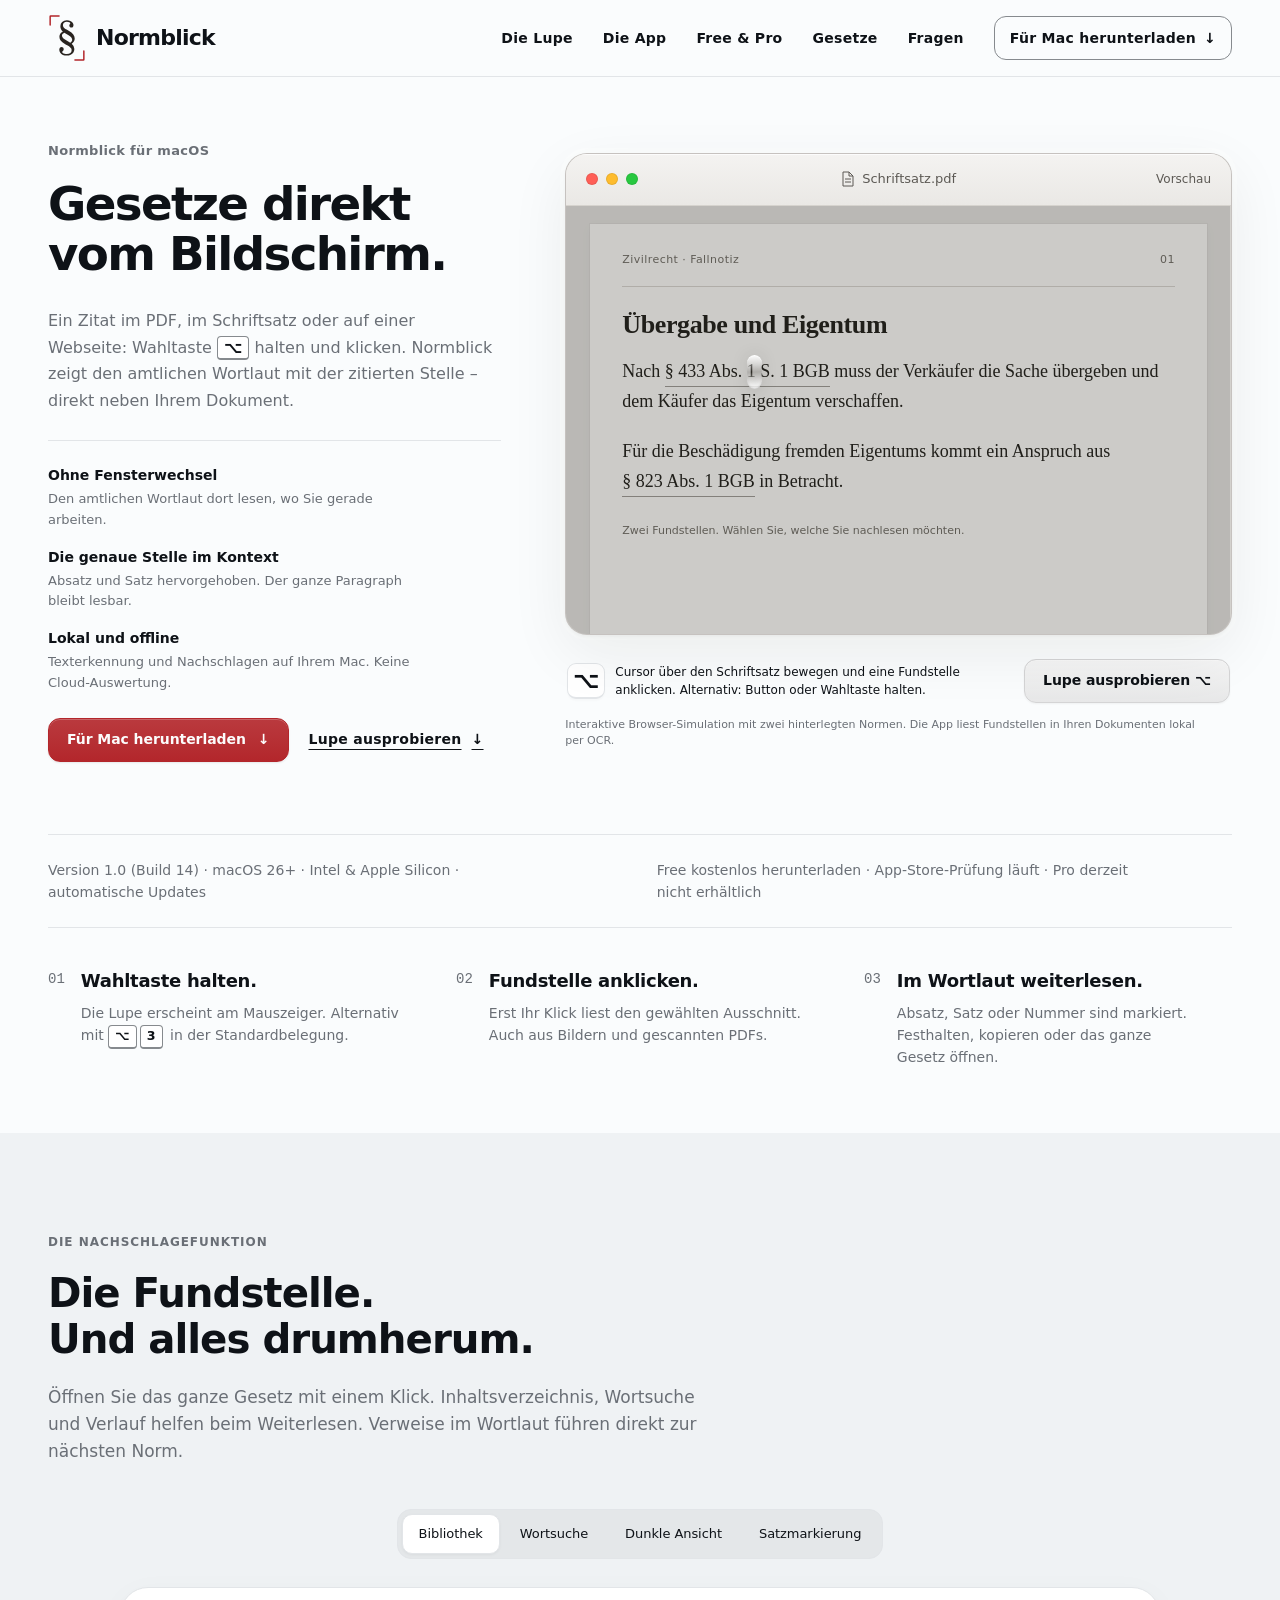
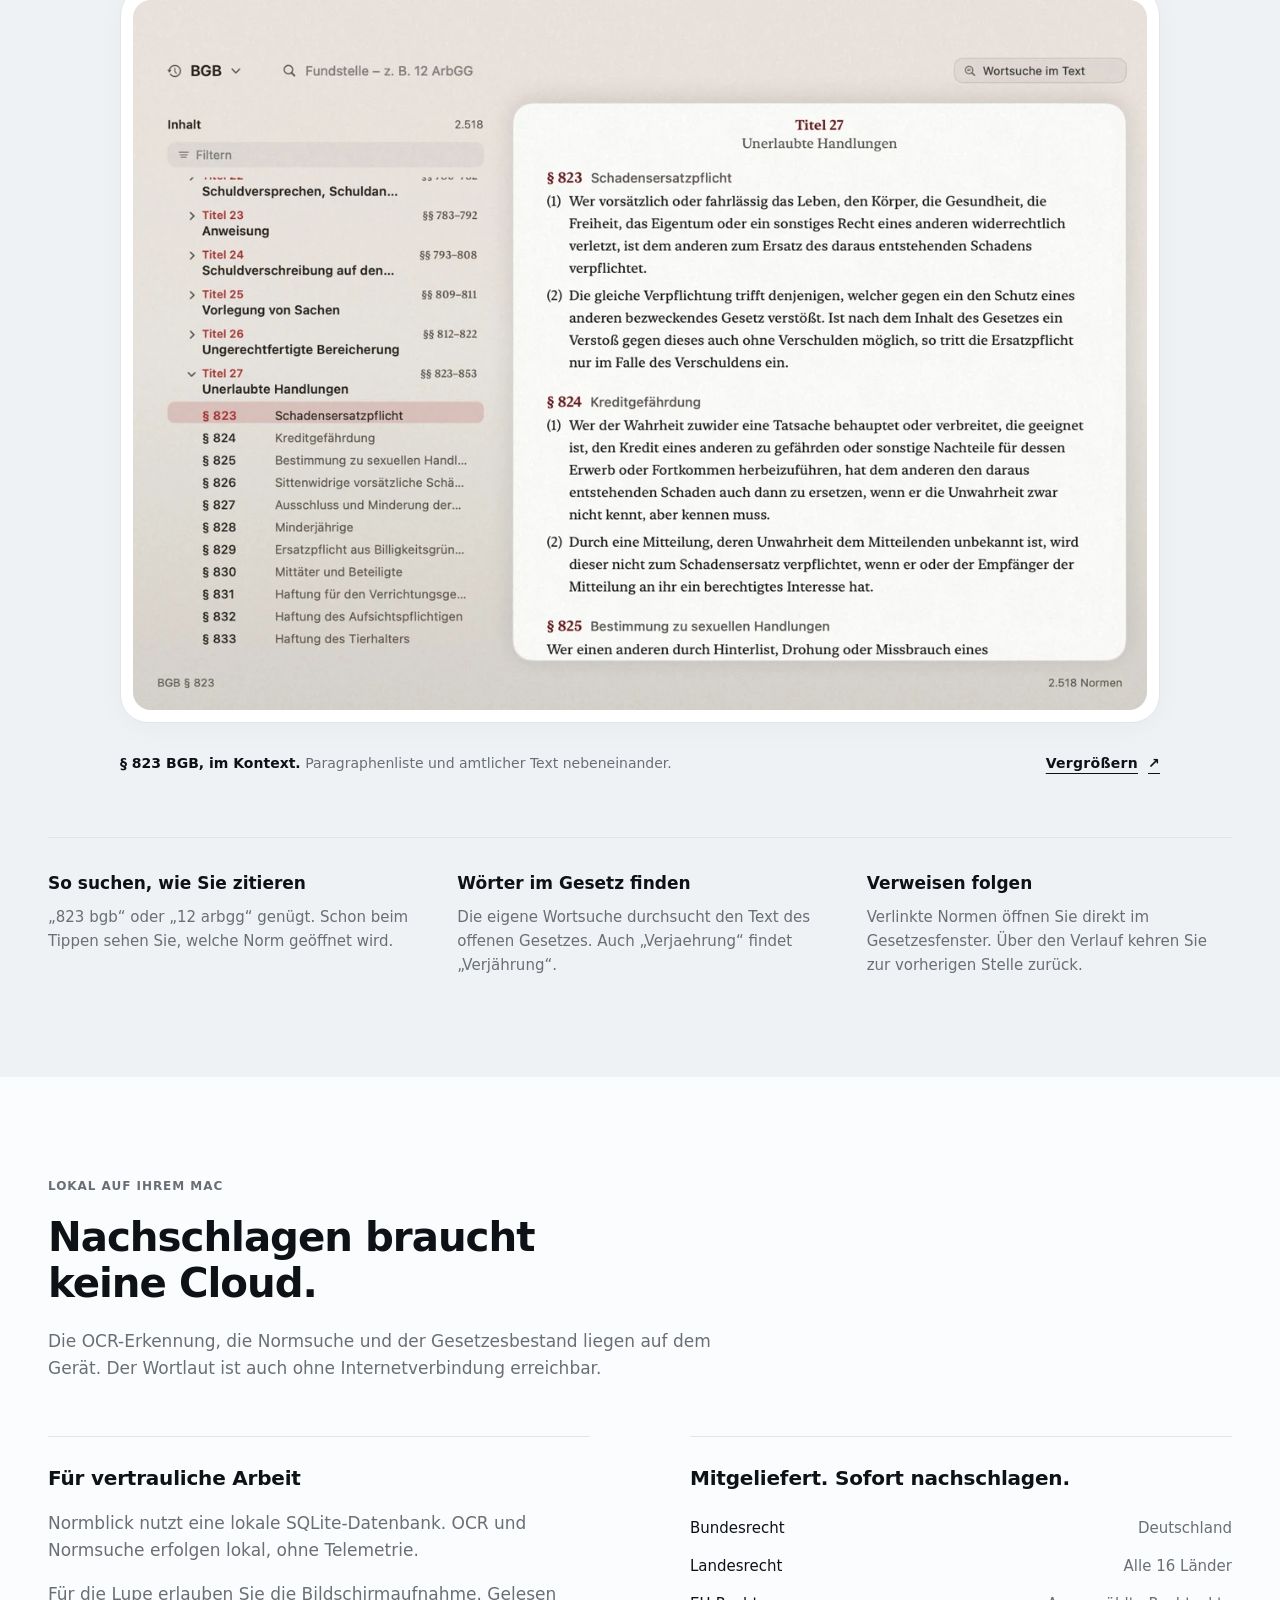
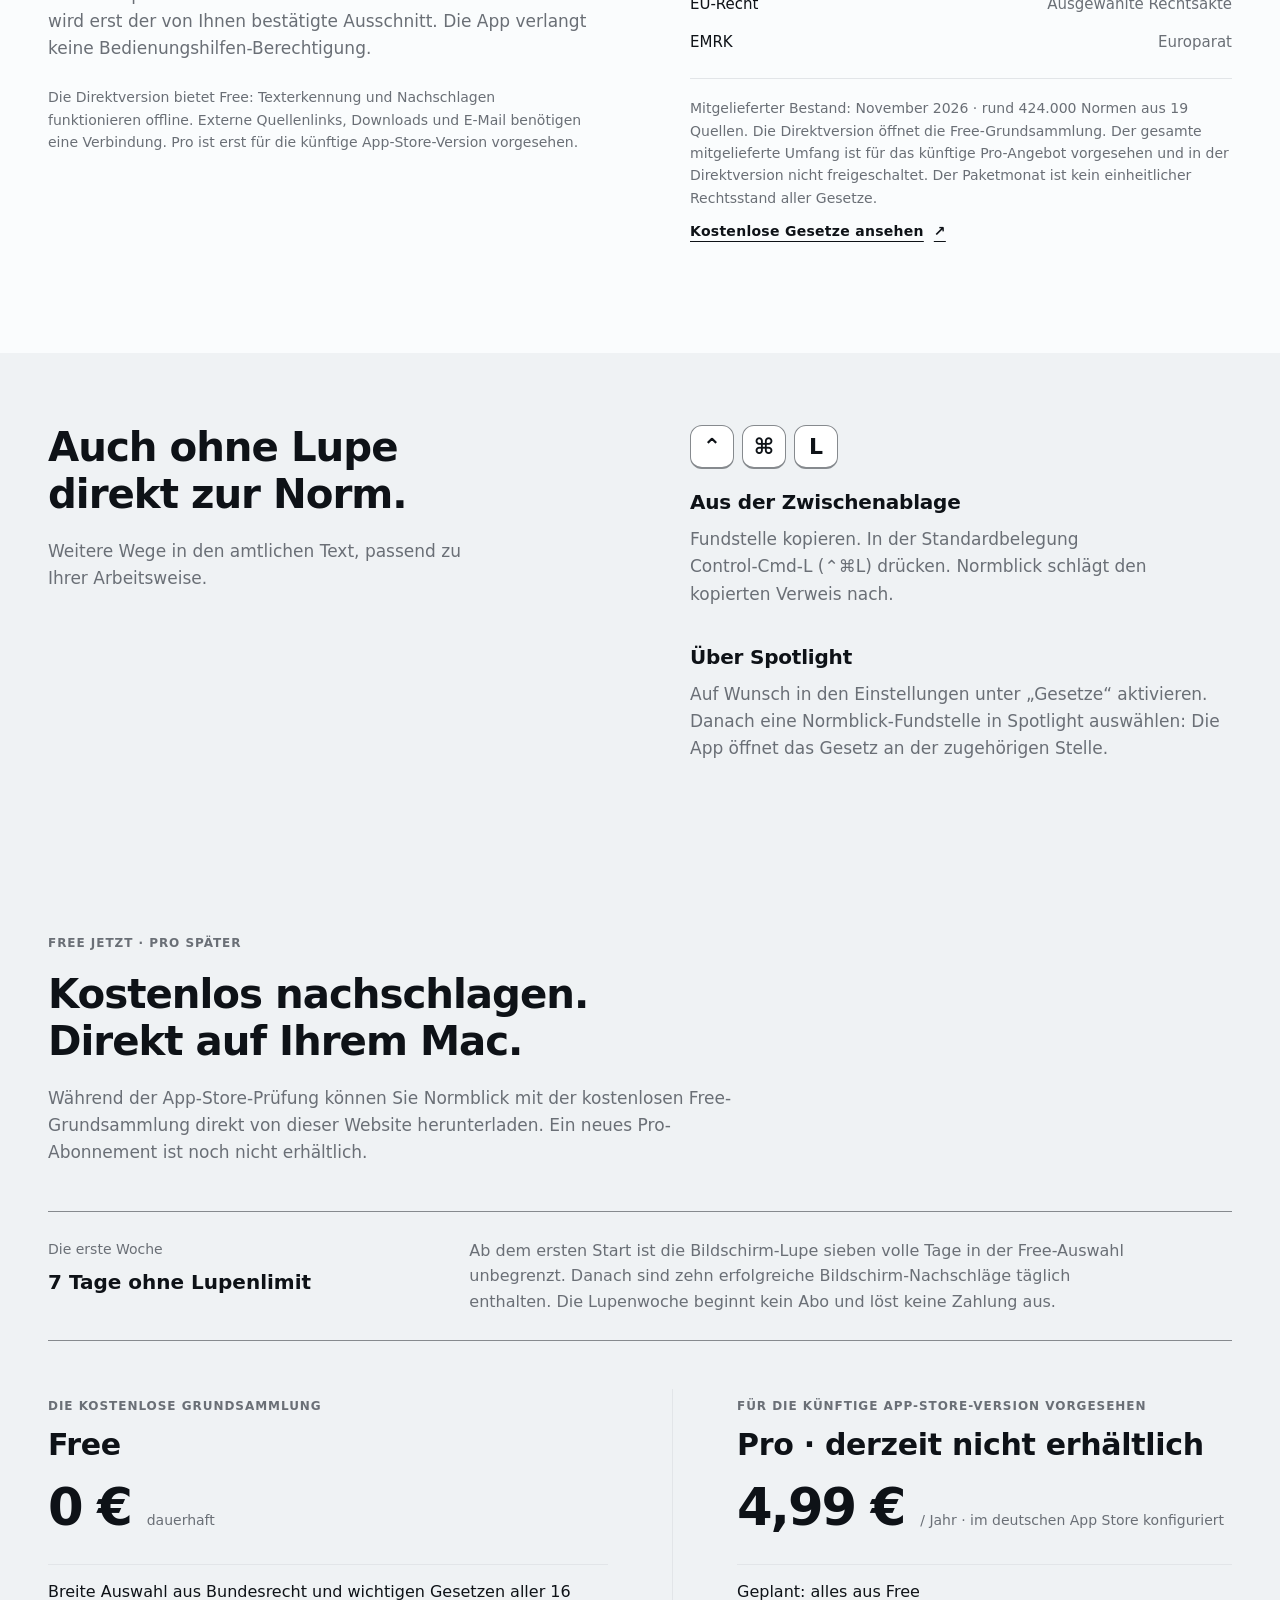
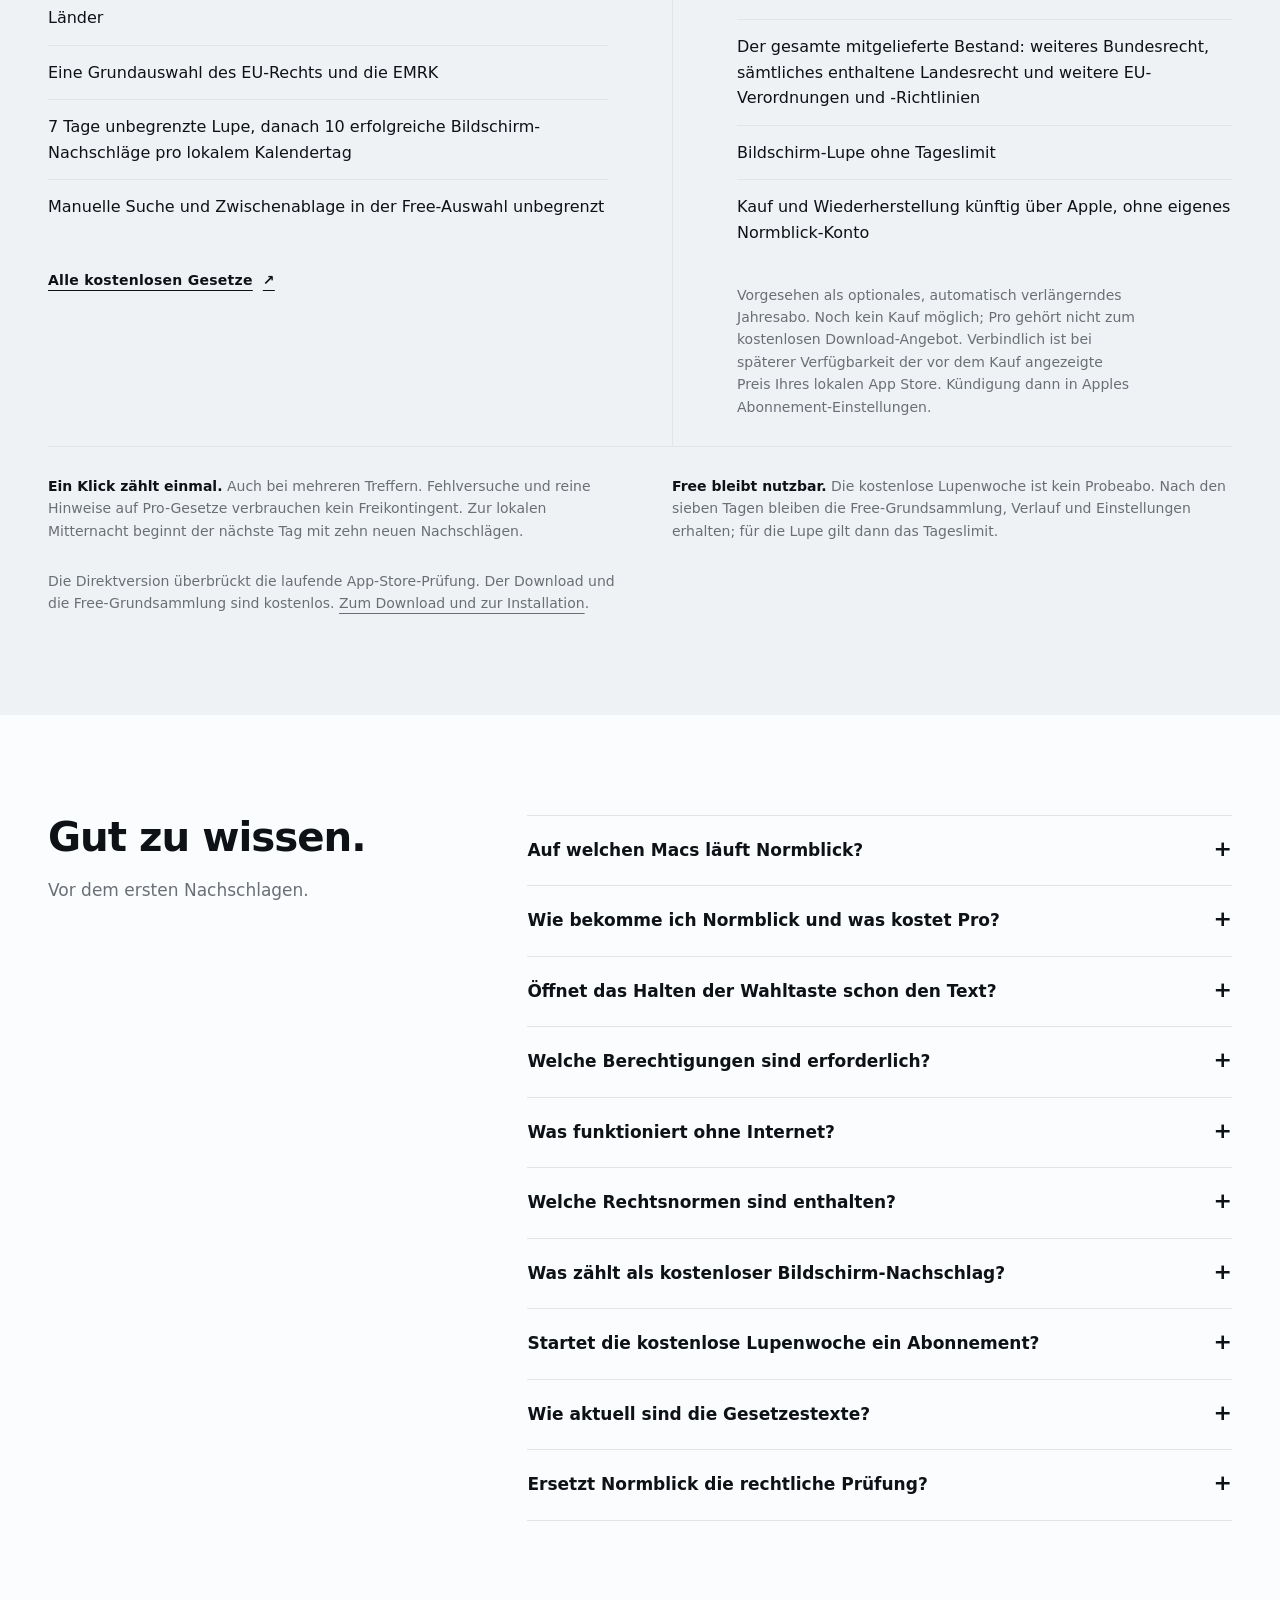
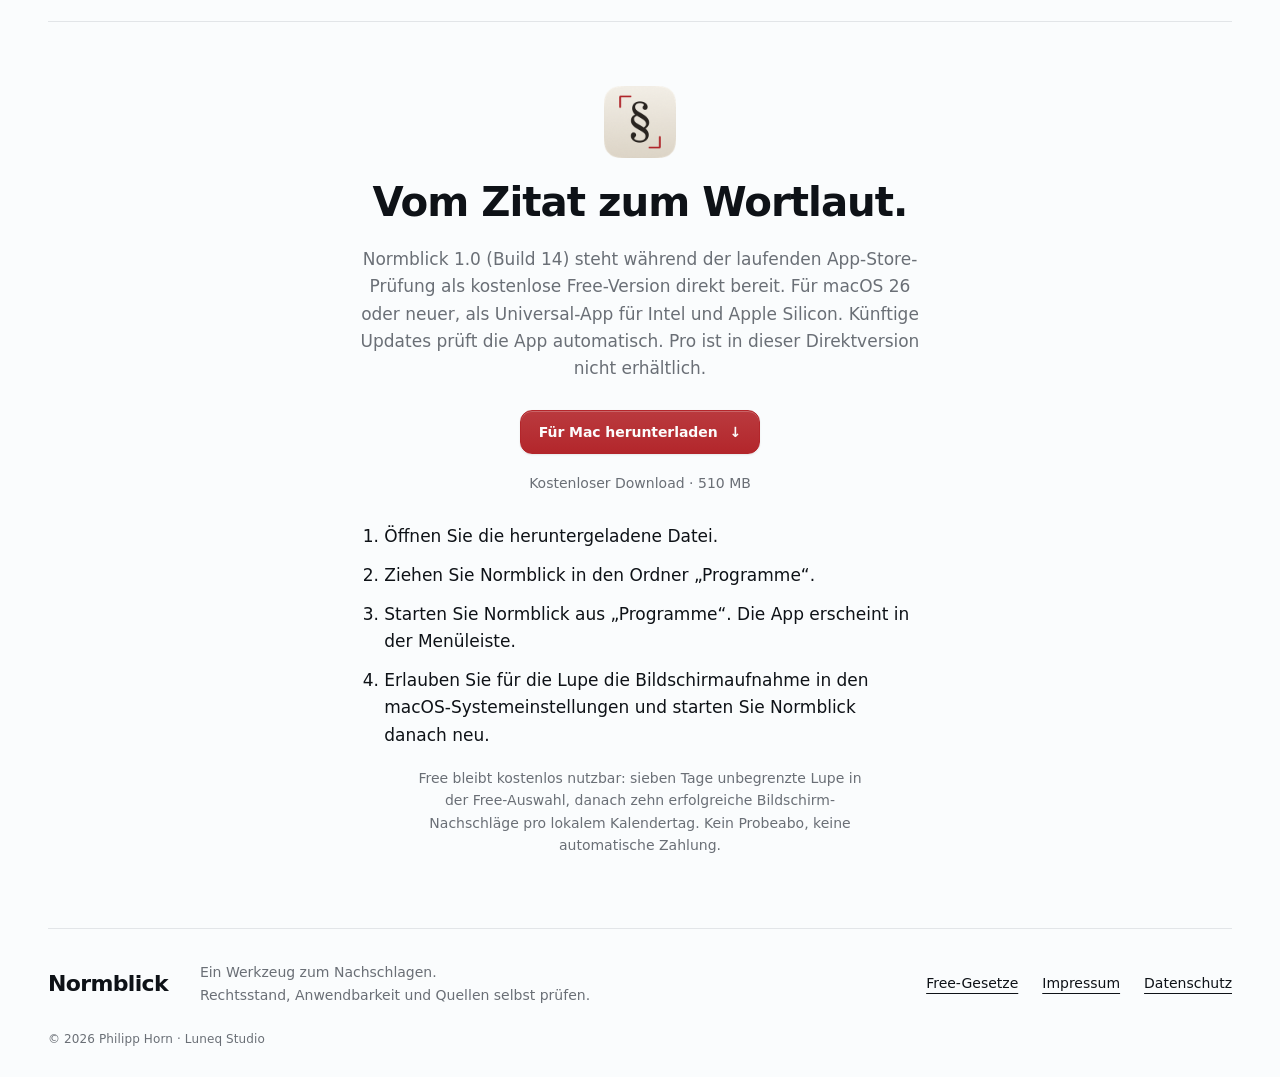
==== commit d89bd13a: "Website: Direktdownload Build 14 mit Bestand November 2026" ====
--- a/index.html
+++ b/index.html
@@ -65,7 +65,7 @@
       "description": "Normblick erkennt Fundstellen per OCR-Lupe und öffnet nach einem Klick den amtlichen Wortlaut. Native Mac-App, lokaler Gesetzesbestand.",
       "url": "https://normblick.luneq.eu/",
       "downloadUrl": "https://normblick.luneq.eu/download.php",
-      "softwareVersion": "1.0 (Build 13)",
+      "softwareVersion": "1.0 (Build 14)",
       "offers": {
         "@type": "Offer",
         "price": "0",
@@ -110,7 +110,7 @@
       "name": "Auf welchen Macs läuft Normblick?",
       "acceptedAnswer": {
         "@type": "Answer",
-        "text": "Normblick 1.0 (Build 13) ist eine native macOS-Menüleisten-App für macOS 26 oder neuer. Die Universal-App läuft auf Intel-Macs und Apple Silicon. Künftige Updates der Direktversion prüft die App automatisch und installiert sie nach Ihrer Bestätigung."
+        "text": "Normblick 1.0 (Build 14) ist eine native macOS-Menüleisten-App für macOS 26 oder neuer. Die Universal-App läuft auf Intel-Macs und Apple Silicon. Künftige Updates der Direktversion prüft die App automatisch und installiert sie nach Ihrer Bestätigung."
       }
     },
     {
@@ -150,7 +150,7 @@
       "name": "Welche Rechtsnormen sind enthalten?",
       "acceptedAnswer": {
         "@type": "Answer",
-        "text": "Die Direktversion öffnet die kostenlose Free-Grundsammlung: 914 Gesetze und Rechtsakte aus Bund, allen 16 Ländern, EU und Europarat. Die genaue Auswahl finden Sie im Gesetzeskatalog. EU-Recht: eine benannte Auswahl, kein vollständiger EU-Bestand. Free enthält 32 Rechtsakte, darunter EUV, AEUV, Grundrechtecharta, DSGVO, Brüssel Ia und IIb, Rom I–III, KI-VO, DSA und DMA. Historische Fassungen gehören nicht zum Angebot. Europarat: die EMRK und die Protokolle 1, 4, 6, 7, 12, 13 und 16 in der deutschen Fassung des Europarats, bereits in Free enthalten. Der gesamte mitgelieferte Bestand mit weiterem Bundes- und Landesrecht sowie weiteren EU-Verordnungen und -Richtlinien ist für das künftige Pro-Angebot vorgesehen; Pro ist derzeit nicht erhältlich. Mitgelieferter Bestand: Oktober 2026 · rund 396.000 Normen aus 19 Quellen. Der Paketstand ist kein einheitlicher Rechtsstand aller Gesetze. Den jeweiligen Stand und die amtlichen Quellen zeigt die App."
+        "text": "Die Direktversion öffnet die kostenlose Free-Grundsammlung: 914 Gesetze und Rechtsakte aus Bund, allen 16 Ländern, EU und Europarat. Die genaue Auswahl finden Sie im Gesetzeskatalog. EU-Recht: eine benannte Auswahl, kein vollständiger EU-Bestand. Free enthält 32 Rechtsakte, darunter EUV, AEUV, Grundrechtecharta, DSGVO, Brüssel Ia und IIb, Rom I–III, KI-VO, DSA und DMA. Historische Fassungen gehören nicht zum Angebot. Europarat: die EMRK und die Protokolle 1, 4, 6, 7, 12, 13 und 16 in der deutschen Fassung des Europarats, bereits in Free enthalten. Der gesamte mitgelieferte Bestand mit weiterem Bundes- und Landesrecht sowie weiteren EU-Verordnungen und -Richtlinien ist für das künftige Pro-Angebot vorgesehen; Pro ist derzeit nicht erhältlich. Mitgelieferter Bestand: November 2026 · rund 424.000 Normen aus 19 Quellen. Der Paketstand ist kein einheitlicher Rechtsstand aller Gesetze. Den jeweiligen Stand und die amtlichen Quellen zeigt die App."
       }
     },
     {
@@ -268,7 +268,7 @@
     </section>
 
     <div class="product-context wrap" data-od-id="product-context">
-      <p>Version 1.0 (Build 13) · macOS 26+ · Intel &amp; Apple Silicon · automatische Updates</p>
+      <p>Version 1.0 (Build 14) · macOS 26+ · Intel &amp; Apple Silicon · automatische Updates</p>
       <p>Free kostenlos herunterladen · App-Store-Prüfung läuft · Pro derzeit nicht erhältlich</p>
     </div>
 
@@ -342,7 +342,7 @@
             <li><span>EU-Recht</span><span>Ausgewählte Rechtsakte</span></li>
             <li><span>EMRK</span><span>Europarat</span></li>
           </ul>
-          <p class="small inventory">Mitgelieferter Bestand: Oktober 2026 · rund 396.000 Normen aus 19 Quellen. Die Direktversion öffnet die Free-Grundsammlung. Der gesamte mitgelieferte Umfang ist für das künftige Pro-Angebot vorgesehen und in der Direktversion nicht freigeschaltet. Der Paketmonat ist kein einheitlicher Rechtsstand aller Gesetze.</p><a class="text-link" href="gesetze.html">Kostenlose Gesetze ansehen <span aria-hidden="true">↗</span></a>
+          <p class="small inventory">Mitgelieferter Bestand: November 2026 · rund 424.000 Normen aus 19 Quellen. Die Direktversion öffnet die Free-Grundsammlung. Der gesamte mitgelieferte Umfang ist für das künftige Pro-Angebot vorgesehen und in der Direktversion nicht freigeschaltet. Der Paketmonat ist kein einheitlicher Rechtsstand aller Gesetze.</p><a class="text-link" href="gesetze.html">Kostenlose Gesetze ansehen <span aria-hidden="true">↗</span></a>
         </div>
       </div>
     </section>
@@ -374,12 +374,12 @@
     <section id="fragen" class="section wrap faq-section" aria-labelledby="faq-title" data-od-id="faq-section">
       <div><h2 id="faq-title" data-od-id="faq-title">Gut zu wissen.</h2><p>Vor dem ersten Nachschlagen.</p></div>
       <div class="faq-list">
-        <details data-od-id="faq-system"><summary>Auf welchen Macs läuft Normblick?</summary><div><p>Normblick 1.0 (Build 13) ist eine native macOS-Menüleisten-App für macOS 26 oder neuer. Die Universal-App läuft auf Intel-Macs und Apple Silicon. Künftige Updates der Direktversion prüft die App automatisch und installiert sie nach Ihrer Bestätigung.</p></div></details>
+        <details data-od-id="faq-system"><summary>Auf welchen Macs läuft Normblick?</summary><div><p>Normblick 1.0 (Build 14) ist eine native macOS-Menüleisten-App für macOS 26 oder neuer. Die Universal-App läuft auf Intel-Macs und Apple Silicon. Künftige Updates der Direktversion prüft die App automatisch und installiert sie nach Ihrer Bestätigung.</p></div></details>
         <details data-od-id="faq-access"><summary>Wie bekomme ich Normblick und was kostet Pro?</summary><div><p>Während der App-Store-Prüfung können Sie Normblick mit der kostenlosen Free-Grundsammlung direkt von dieser Website herunterladen. Ein neues Pro-Abonnement kann derzeit noch nicht abgeschlossen werden.</p><p>Für die künftige App-Store-Version ist ein optionales, automatisch verlängerndes Pro-Jahresabo für 4,99 € pro Jahr im deutschen App Store konfiguriert. Verbindlich ist der vor dem Kauf angezeigte Preis Ihres lokalen App Store. Die kostenlose Lupenwoche ist kein Probeabo und löst keine Zahlung aus.</p></div></details>
         <details data-od-id="faq-ocr"><summary>Öffnet das Halten der Wahltaste schon den Text?</summary><div><p>Nein. Nach kurzem Halten erscheint die Glaskapsel am Zeiger. Erst Ihr Klick liest den Ausschnitt und öffnet den Wortlaut. Mit dem Scrollrad verändern Sie die Breite, mit Umschalt und Scrollrad die Höhe. Esc oder ein Rechtsklick bricht die Auswahl ab.</p><p>Die Wahltaste kurz antippen blendet die Anzeige wieder aus. Einfaches Loslassen nach dem Aktivieren schließt die Lupe nicht.</p></div></details>
         <details data-od-id="faq-permissions"><summary>Welche Berechtigungen sind erforderlich?</summary><div><p>Die Lupe benötigt die Erlaubnis zur Bildschirmaufnahme. Erlauben Sie diese in den macOS-Systemeinstellungen und starten Sie Normblick danach neu. Eine Bedienungshilfen-Berechtigung ist nicht erforderlich. OCR-Erkennung und Normsuche laufen lokal auf Ihrem Mac.</p></div></details>
         <details data-od-id="faq-offline"><summary>Was funktioniert ohne Internet?</summary><div><p>Die Free-Auswahl, Texterkennung und Normsuche sind nach der Installation ohne Internet nutzbar. Externe Quellenlinks, Downloads und E-Mail benötigen eine Verbindung. Pro ist in der Direktversion nicht erhältlich.</p></div></details>
-        <details data-od-id="faq-coverage"><summary>Welche Rechtsnormen sind enthalten?</summary><div><p>Die Direktversion öffnet die kostenlose Free-Grundsammlung: <strong>914 Gesetze und Rechtsakte aus Bund, allen 16 Ländern, EU und Europarat.</strong> Die genaue Auswahl finden Sie im <a href="gesetze.html">Gesetzeskatalog</a>.</p><p><strong>EU-Recht:</strong> eine benannte Auswahl, kein vollständiger EU-Bestand. Free enthält 32 Rechtsakte, darunter EUV, AEUV, Grundrechtecharta, DSGVO, Brüssel Ia und IIb, Rom I–III, KI-VO, DSA und DMA. Historische Fassungen gehören nicht zum Angebot.</p><p><strong>Europarat:</strong> die EMRK und die Protokolle 1, 4, 6, 7, 12, 13 und 16 in der deutschen Fassung des Europarats, bereits in Free enthalten.</p><p>Der gesamte mitgelieferte Bestand mit weiterem Bundes- und Landesrecht sowie weiteren EU-Verordnungen und -Richtlinien ist für das künftige Pro-Angebot vorgesehen; Pro ist derzeit nicht erhältlich.</p><p class="small">Mitgelieferter Bestand: Oktober 2026 · rund 396.000 Normen aus 19 Quellen. Der Paketstand ist kein einheitlicher Rechtsstand aller Gesetze. Den jeweiligen Stand und die amtlichen Quellen zeigt die App.</p></div></details>
+        <details data-od-id="faq-coverage"><summary>Welche Rechtsnormen sind enthalten?</summary><div><p>Die Direktversion öffnet die kostenlose Free-Grundsammlung: <strong>914 Gesetze und Rechtsakte aus Bund, allen 16 Ländern, EU und Europarat.</strong> Die genaue Auswahl finden Sie im <a href="gesetze.html">Gesetzeskatalog</a>.</p><p><strong>EU-Recht:</strong> eine benannte Auswahl, kein vollständiger EU-Bestand. Free enthält 32 Rechtsakte, darunter EUV, AEUV, Grundrechtecharta, DSGVO, Brüssel Ia und IIb, Rom I–III, KI-VO, DSA und DMA. Historische Fassungen gehören nicht zum Angebot.</p><p><strong>Europarat:</strong> die EMRK und die Protokolle 1, 4, 6, 7, 12, 13 und 16 in der deutschen Fassung des Europarats, bereits in Free enthalten.</p><p>Der gesamte mitgelieferte Bestand mit weiterem Bundes- und Landesrecht sowie weiteren EU-Verordnungen und -Richtlinien ist für das künftige Pro-Angebot vorgesehen; Pro ist derzeit nicht erhältlich.</p><p class="small">Mitgelieferter Bestand: November 2026 · rund 424.000 Normen aus 19 Quellen. Der Paketstand ist kein einheitlicher Rechtsstand aller Gesetze. Den jeweiligen Stand und die amtlichen Quellen zeigt die App.</p></div></details>
         <details><summary>Was zählt als kostenloser Bildschirm-Nachschlag?</summary><div><p>Nach den ersten sieben Tagen enthält Free zehn erfolgreiche Bildschirm-Nachschläge pro lokalem Kalendertag. Ein Klick zählt einmal, auch bei mehreren Fundstellen oder Länderfassungen. Kein Text, keine Norm, fehlende Fundstellen und reine Hinweise auf gesperrte Pro-Gesetze verbrauchen nichts. Manuelle Suche und Zwischenablage bleiben in der Free-Auswahl unbegrenzt.</p></div></details>
         <details><summary>Startet die kostenlose Lupenwoche ein Abonnement?</summary><div><p>Nein. Die sieben Tage beginnen mit dem ersten Start der App, ohne Kauf und ohne automatische Abrechnung. Sie erweitern das Lupenlimit, nicht die Gesetzesauswahl. Danach bleibt Free mit zehn erfolgreichen Bildschirm-Nachschlägen pro lokalem Kalendertag nutzbar. Pro ist derzeit nicht erhältlich.</p></div></details>
         <details><summary>Wie aktuell sind die Gesetzestexte?</summary><div><p>Normblick bringt einen geprüften Gesetzesbestand mit. Neue Datenstände werden mit App-Aktualisierungen ausgeliefert; es gibt keine Live-Abfrage der Portale beim Nachschlagen. Der jeweilige Stand und die amtliche Quelle sind in der App sichtbar. Auch kostenlos enthaltene Gesetze werden aktualisiert.</p></div></details>
@@ -390,9 +390,9 @@
     <section id="download" class="section wrap download-section" aria-labelledby="download-title" data-od-id="download-section">
       <img src="assets/icon-180.png?v=c4f63734b120" alt="" width="72" height="72" loading="lazy">
       <h2 id="download-title" data-od-id="download-title">Vom Zitat zum Wortlaut.</h2>
-      <p>Normblick 1.0 (Build 13) steht während der laufenden App-Store-Prüfung als kostenlose Free-Version direkt bereit. Für macOS 26 oder neuer, als Universal-App für Intel und Apple Silicon. Künftige Updates prüft die App automatisch. Pro ist in dieser Direktversion nicht erhältlich.</p>
+      <p>Normblick 1.0 (Build 14) steht während der laufenden App-Store-Prüfung als kostenlose Free-Version direkt bereit. Für macOS 26 oder neuer, als Universal-App für Intel und Apple Silicon. Künftige Updates prüft die App automatisch. Pro ist in dieser Direktversion nicht erhältlich.</p>
       <a class="button primary" href="download.php" data-od-id="bottom-download">Für Mac herunterladen <span aria-hidden="true">↓</span></a>
-      <p class="small">Kostenloser Download · 204 MB</p>
+      <p class="small">Kostenloser Download · 510 MB</p>
       <ol><li>Öffnen Sie die heruntergeladene Datei.</li><li>Ziehen Sie Normblick in den Ordner „Programme“.</li><li>Starten Sie Normblick aus „Programme“. Die App erscheint in der Menüleiste.</li><li>Erlauben Sie für die Lupe die Bildschirmaufnahme in den macOS-Systemeinstellungen und starten Sie Normblick danach neu.</li></ol>
       <p class="small">Free bleibt kostenlos nutzbar: sieben Tage unbegrenzte Lupe in der Free-Auswahl, danach zehn erfolgreiche Bildschirm-Nachschläge pro lokalem Kalendertag. Kein Probeabo, keine automatische Zahlung.</p>
     </section>
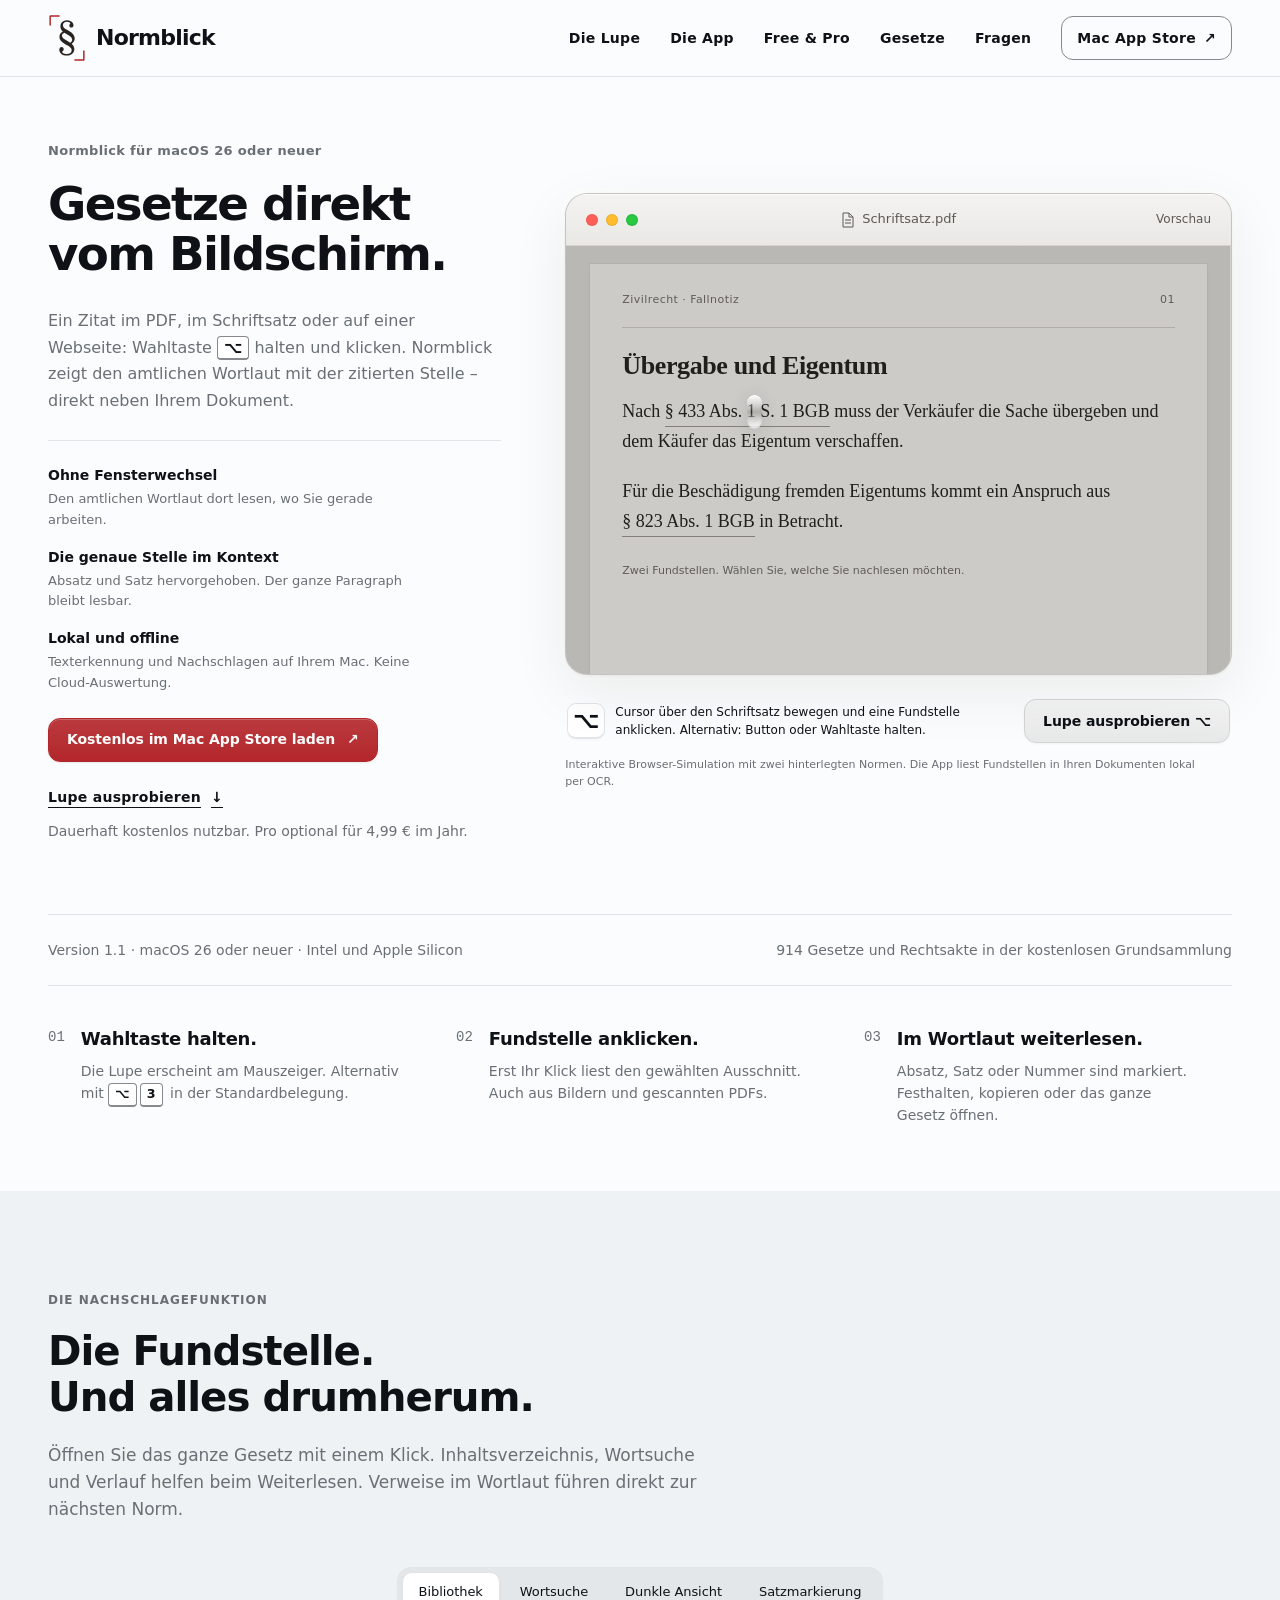
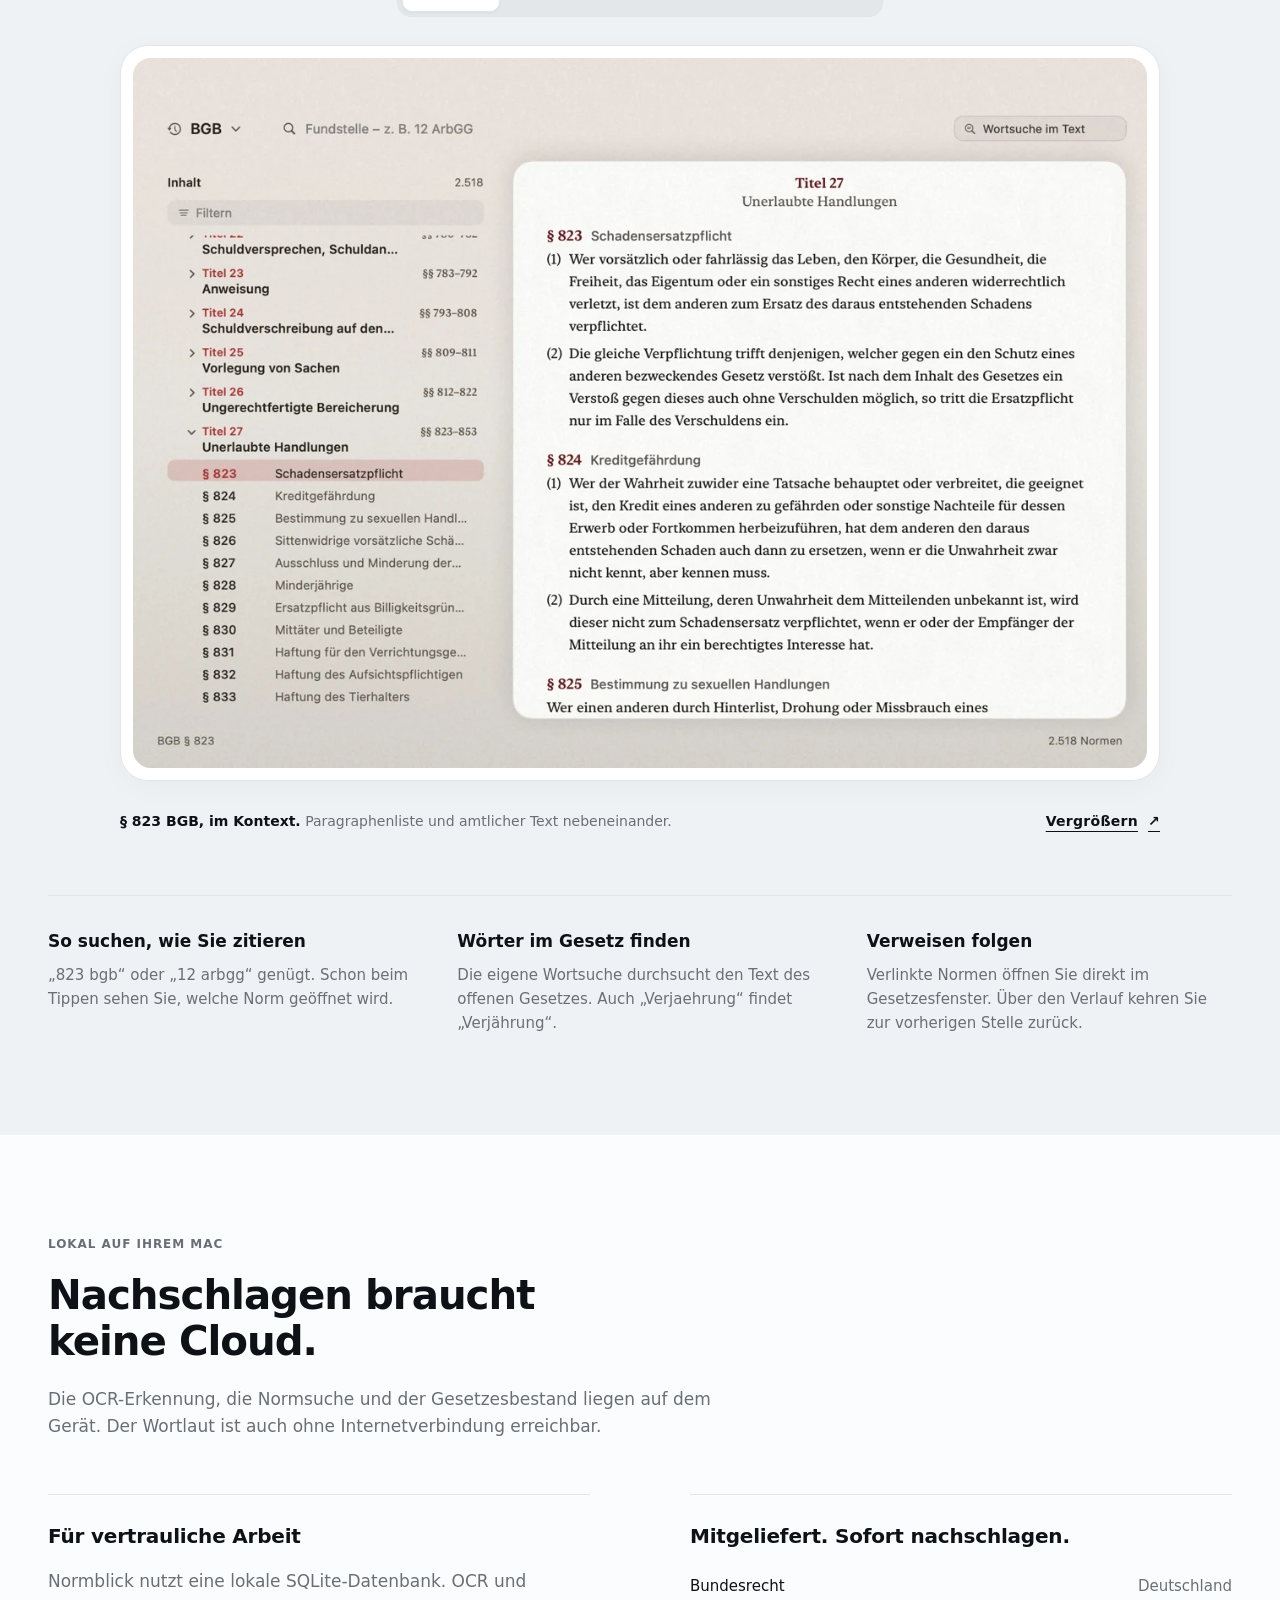
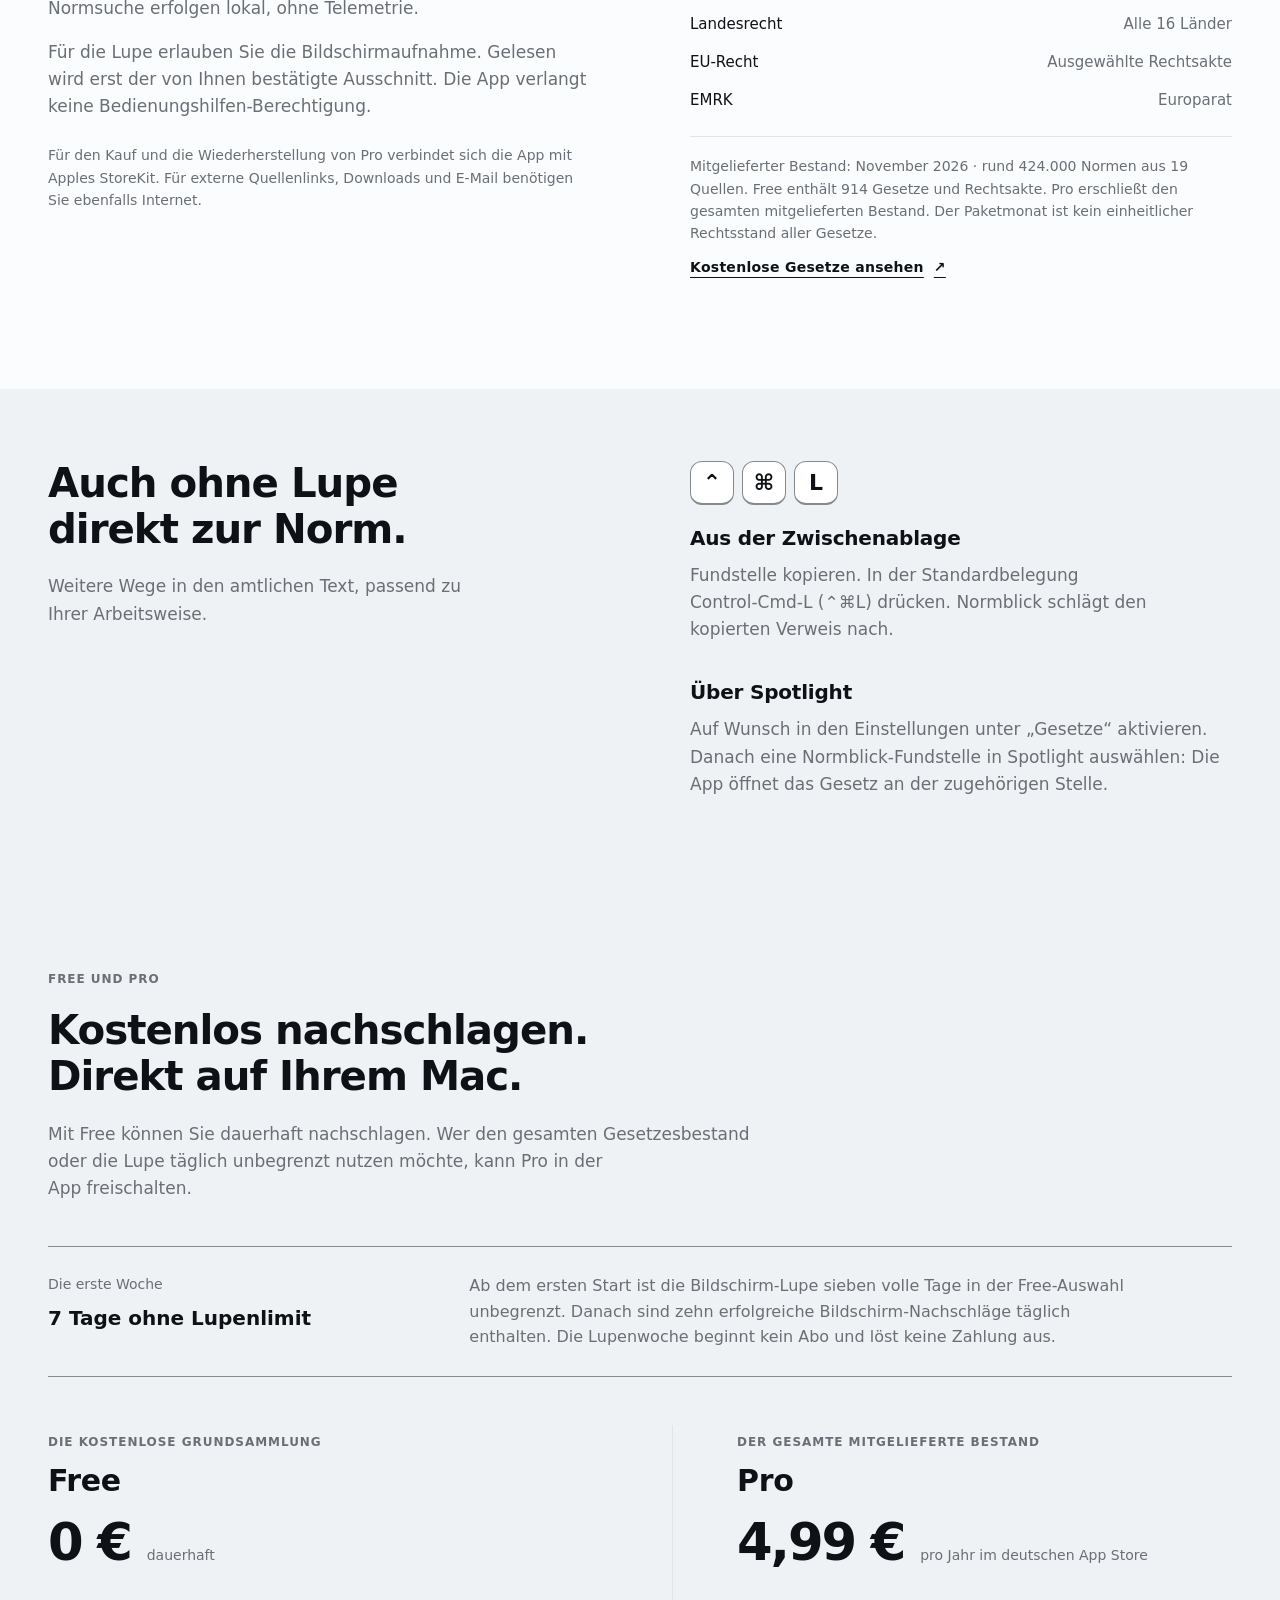
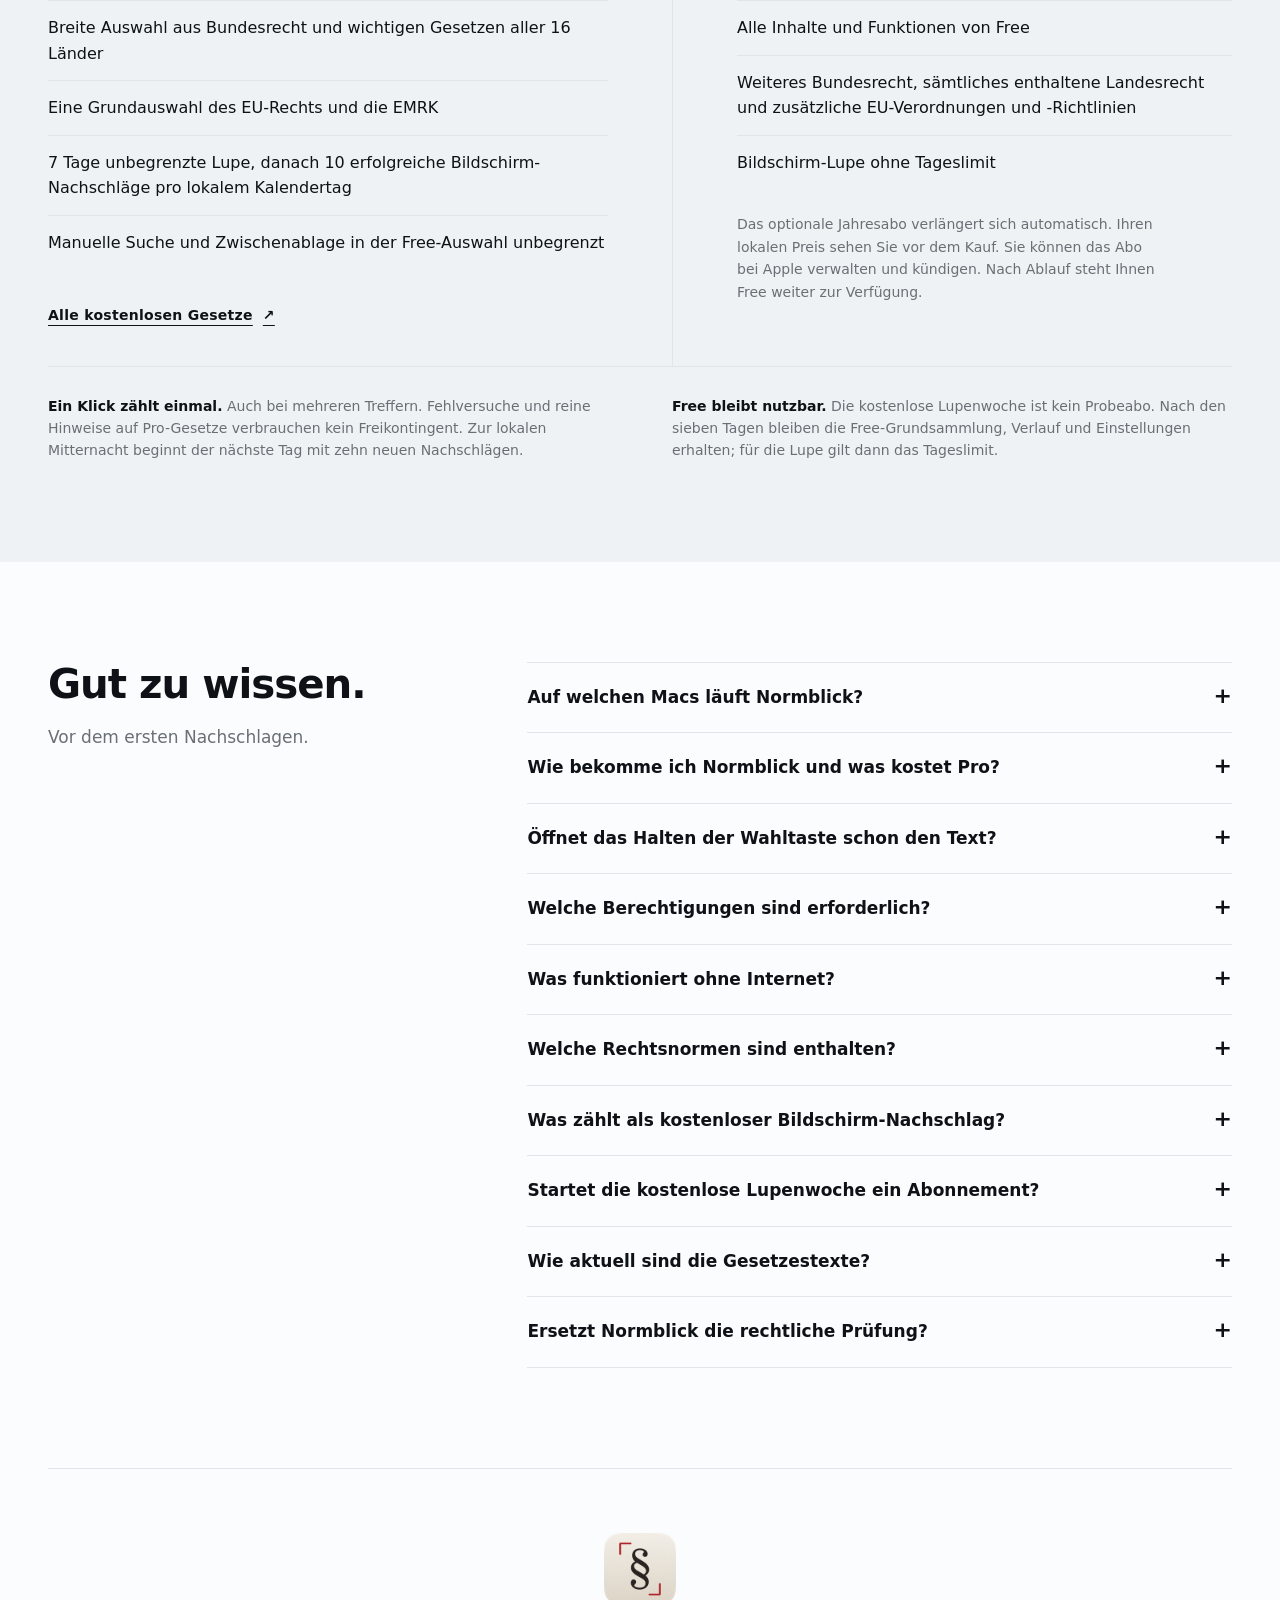
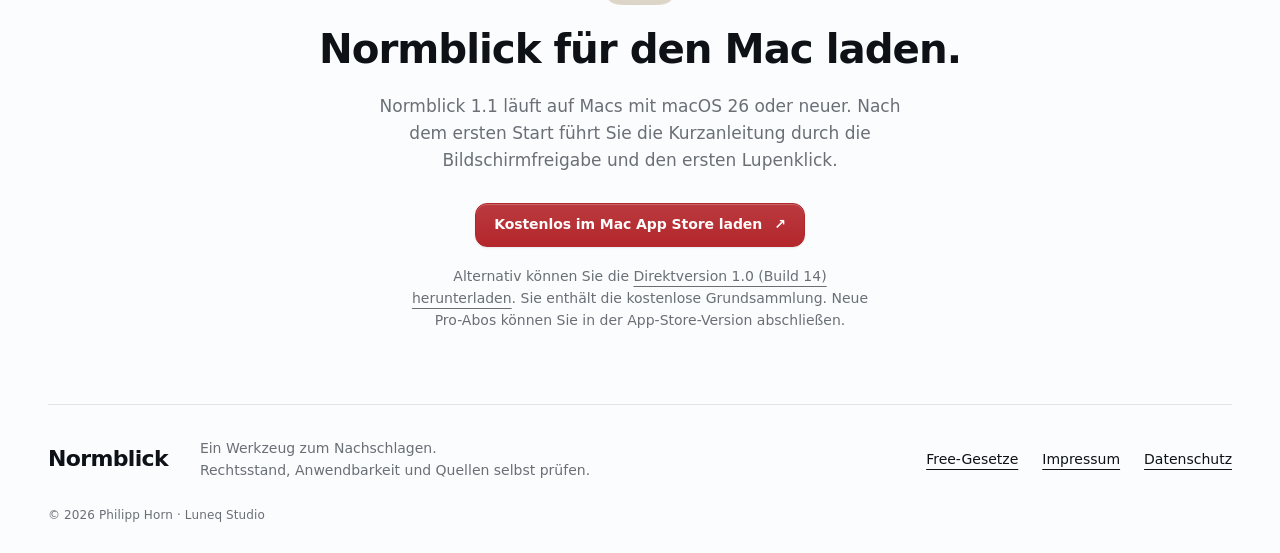
==== commit dc7da9d6: "Website: Normblick 1.1 im Mac App Store verlinken Nach der Veröffentlichung führt der erste Download" ====
--- a/index.html
+++ b/index.html
@@ -5,7 +5,7 @@
   <meta name="viewport" content="width=device-width, initial-scale=1">
   <meta name="color-scheme" content="light dark">
   <title>Normblick – Gesetze am Mac per Lupe nachschlagen, kostenlos</title>
-  <meta name="description" content="Wahltaste halten, Fundstelle anklicken: Normblick zeigt den amtlichen Wortlaut aus 914 Gesetzen von Bund, Ländern und EU direkt neben Ihrem Dokument. Kostenlos für macOS 26.">
+  <meta name="description" content="Gesetze direkt im PDF oder auf einer Webseite nachschlagen. Normblick für macOS 26 oder neuer ist im Mac App Store kostenlos. Pro optional für 4,99 € im Jahr.">
   <link rel="canonical" href="https://normblick.luneq.eu/">
   <link rel="icon" href="assets/favicon.png?v=cdacf3f0769f" sizes="32x32" type="image/png">
   <link rel="icon" href="assets/favicon.svg?v=b4dbe36185fb" type="image/svg+xml">
@@ -14,7 +14,7 @@
   <meta property="og:locale" content="de_DE">
   <meta property="og:site_name" content="Normblick">
   <meta property="og:title" content="Normblick | Fundstelle sehen. Wortlaut lesen.">
-  <meta property="og:description" content="Wahltaste halten, Fundstelle erkennen, mit einem Klick den amtlichen Wortlaut öffnen. Native macOS-App mit lokalem Gesetzesbestand.">
+  <meta property="og:description" content="Wahltaste halten und auf eine Fundstelle klicken. Der amtliche Wortlaut erscheint direkt am Dokument. Kostenlos im Mac App Store für macOS 26 oder neuer.">
   <meta property="og:url" content="https://normblick.luneq.eu/">
   <meta property="og:image" content="https://normblick.luneq.eu/assets/shots/gesetze-hell.jpg?v=ebba585ec2bb">
   <meta property="og:image:width" content="1600">
@@ -64,8 +64,8 @@
       "name": "Normblick",
       "description": "Normblick erkennt Fundstellen per OCR-Lupe und öffnet nach einem Klick den amtlichen Wortlaut. Native Mac-App, lokaler Gesetzesbestand.",
       "url": "https://normblick.luneq.eu/",
-      "downloadUrl": "https://normblick.luneq.eu/download.php",
-      "softwareVersion": "1.0 (Build 14)",
+      "downloadUrl": "https://apps.apple.com/de/app/normblick/id6824618858",
+      "softwareVersion": "1.1",
       "offers": {
         "@type": "Offer",
         "price": "0",
@@ -110,7 +110,7 @@
       "name": "Auf welchen Macs läuft Normblick?",
       "acceptedAnswer": {
         "@type": "Answer",
-        "text": "Normblick 1.0 (Build 14) ist eine native macOS-Menüleisten-App für macOS 26 oder neuer. Die Universal-App läuft auf Intel-Macs und Apple Silicon. Künftige Updates der Direktversion prüft die App automatisch und installiert sie nach Ihrer Bestätigung."
+        "text": "Normblick 1.1 läuft auf Macs mit Intel-Prozessor oder Apple Silicon und macOS 26 oder neuer."
       }
     },
     {
@@ -118,7 +118,7 @@
       "name": "Wie bekomme ich Normblick und was kostet Pro?",
       "acceptedAnswer": {
         "@type": "Answer",
-        "text": "Während der App-Store-Prüfung können Sie Normblick mit der kostenlosen Free-Grundsammlung direkt von dieser Website herunterladen. Ein neues Pro-Abonnement kann derzeit noch nicht abgeschlossen werden. Für die künftige App-Store-Version ist ein optionales, automatisch verlängerndes Pro-Jahresabo für 4,99 € pro Jahr im deutschen App Store konfiguriert. Verbindlich ist der vor dem Kauf angezeigte Preis Ihres lokalen App Store. Die kostenlose Lupenwoche ist kein Probeabo und löst keine Zahlung aus."
+        "text": "Laden Sie Normblick kostenlos im Mac App Store. Die Free-Grundsammlung bleibt dauerhaft kostenlos. Für den gesamten Bestand und unbegrenzte Bildschirm-Nachschläge gibt es Pro als optionales Jahresabo für 4,99 € pro Jahr im deutschen App Store. Pro verlängert sich automatisch. Den für Sie geltenden Preis zeigt Apple vor dem Kauf an. Sie können das Abo bei Apple kündigen."
       }
     },
     {
@@ -142,7 +142,7 @@
       "name": "Was funktioniert ohne Internet?",
       "acceptedAnswer": {
         "@type": "Answer",
-        "text": "Die Free-Auswahl, Texterkennung und Normsuche sind nach der Installation ohne Internet nutzbar. Externe Quellenlinks, Downloads und E-Mail benötigen eine Verbindung. Pro ist in der Direktversion nicht erhältlich."
+        "text": "Die Texterkennung und die Suche im mitgelieferten Bestand funktionieren offline. Ein von Apple bestätigter Pro-Zugang gilt offline bis zum Ablauf der Berechtigung oder einer bestätigten Gnadenfrist. Für Kauf, Wiederherstellung, Downloads, externe Quellenlinks und E-Mail brauchen Sie Internet."
       }
     },
     {
@@ -150,7 +150,7 @@
       "name": "Welche Rechtsnormen sind enthalten?",
       "acceptedAnswer": {
         "@type": "Answer",
-        "text": "Die Direktversion öffnet die kostenlose Free-Grundsammlung: 914 Gesetze und Rechtsakte aus Bund, allen 16 Ländern, EU und Europarat. Die genaue Auswahl finden Sie im Gesetzeskatalog. EU-Recht: eine benannte Auswahl, kein vollständiger EU-Bestand. Free enthält 32 Rechtsakte, darunter EUV, AEUV, Grundrechtecharta, DSGVO, Brüssel Ia und IIb, Rom I–III, KI-VO, DSA und DMA. Historische Fassungen gehören nicht zum Angebot. Europarat: die EMRK und die Protokolle 1, 4, 6, 7, 12, 13 und 16 in der deutschen Fassung des Europarats, bereits in Free enthalten. Der gesamte mitgelieferte Bestand mit weiterem Bundes- und Landesrecht sowie weiteren EU-Verordnungen und -Richtlinien ist für das künftige Pro-Angebot vorgesehen; Pro ist derzeit nicht erhältlich. Mitgelieferter Bestand: November 2026 · rund 424.000 Normen aus 19 Quellen. Der Paketstand ist kein einheitlicher Rechtsstand aller Gesetze. Den jeweiligen Stand und die amtlichen Quellen zeigt die App."
+        "text": "Die kostenlose Grundsammlung umfasst 914 Gesetze und Rechtsakte aus Bund, allen 16 Ländern, EU und Europarat. Die genaue Auswahl finden Sie im Gesetzeskatalog. EU-Recht: eine benannte Auswahl, kein vollständiger EU-Bestand. Free enthält 32 Rechtsakte, darunter EUV, AEUV, Grundrechtecharta, DSGVO, Brüssel Ia und IIb, Rom I–III, KI-VO, DSA und DMA. Historische Fassungen gehören nicht zum Angebot. Europarat: die EMRK und die Protokolle 1, 4, 6, 7, 12, 13 und 16 in der deutschen Fassung des Europarats, bereits in Free enthalten. Pro öffnet den gesamten mitgelieferten Bestand mit weiterem Bundes- und Landesrecht sowie zusätzlichen EU-Verordnungen und -Richtlinien. Mitgelieferter Bestand: November 2026 · rund 424.000 Normen aus 19 Quellen. Der Paketstand ist kein einheitlicher Rechtsstand aller Gesetze. Den jeweiligen Stand und die amtlichen Quellen zeigt die App."
       }
     },
     {
@@ -166,7 +166,7 @@
       "name": "Startet die kostenlose Lupenwoche ein Abonnement?",
       "acceptedAnswer": {
         "@type": "Answer",
-        "text": "Nein. Die sieben Tage beginnen mit dem ersten Start der App, ohne Kauf und ohne automatische Abrechnung. Sie erweitern das Lupenlimit, nicht die Gesetzesauswahl. Danach bleibt Free mit zehn erfolgreichen Bildschirm-Nachschlägen pro lokalem Kalendertag nutzbar. Pro ist derzeit nicht erhältlich."
+        "text": "Nein. Die sieben Tage beginnen mit dem ersten Start der App, ohne Kauf und ohne automatische Abrechnung. Sie erweitern das Lupenlimit, nicht die Gesetzesauswahl. Danach bleibt Free mit zehn erfolgreichen Bildschirm-Nachschlägen pro lokalem Kalendertag nutzbar."
       }
     },
     {
@@ -205,7 +205,7 @@
         <a href="#lupe" data-od-id="nav-workflow">Die Lupe</a>
         <a href="#funktionen" data-od-id="nav-app">Die App</a>
         <a href="#angebot">Free &amp; Pro</a><a href="gesetze.html">Gesetze</a><a href="#fragen" data-od-id="nav-faq">Fragen</a>
-        <a class="nav-contact" href="download.php" data-od-id="nav-download">Für Mac herunterladen <span aria-hidden="true">↓</span></a>
+        <a class="nav-contact" href="https://apps.apple.com/de/app/normblick/id6824618858" data-od-id="nav-download">Mac App Store <span aria-hidden="true">↗</span></a>
       </nav>
     </div>
   </header>
@@ -214,7 +214,7 @@
     <section id="lupe" class="hero wrap" aria-labelledby="hero-title" data-od-id="hero">
       <div class="hero-copy">
         <div>
-          <p class="eyebrow">Normblick für macOS</p>
+          <p class="eyebrow">Normblick für macOS 26 oder neuer</p>
           <h1 id="hero-title" data-od-id="hero-title">Gesetze direkt<br>vom Bildschirm.</h1>
         </div>
         <div class="hero-detail">
@@ -225,9 +225,10 @@
             <div><dt>Lokal und offline</dt><dd>Texterkennung und Nachschlagen auf Ihrem Mac. Keine Cloud-Auswertung.</dd></div>
           </dl>
           <div class="hero-actions">
-            <a class="button primary" href="download.php" data-od-id="hero-download">Für Mac herunterladen <span aria-hidden="true">↓</span></a>
+            <a class="button primary" href="https://apps.apple.com/de/app/normblick/id6824618858" data-od-id="hero-download">Kostenlos im Mac App Store laden <span aria-hidden="true">↗</span></a>
             <a class="text-link" href="#vorschau">Lupe ausprobieren <span aria-hidden="true">↓</span></a>
           </div>
+          <p class="small">Dauerhaft kostenlos nutzbar. Pro optional für 4,99 € im Jahr.</p>
         </div>
       </div>
       <div id="vorschau" class="lens-demo" data-lens-demo data-state="ready" aria-label="Interaktive Simulation der Normblick-Lupe">
@@ -268,8 +269,8 @@
     </section>
 
     <div class="product-context wrap" data-od-id="product-context">
-      <p>Version 1.0 (Build 14) · macOS 26+ · Intel &amp; Apple Silicon · automatische Updates</p>
-      <p>Free kostenlos herunterladen · App-Store-Prüfung läuft · Pro derzeit nicht erhältlich</p>
+      <p>Version 1.1 · macOS 26 oder neuer · Intel und Apple Silicon</p>
+      <p>914 Gesetze und Rechtsakte in der kostenlosen Grundsammlung</p>
     </div>
 
 
@@ -332,7 +333,7 @@
           <h3>Für vertrauliche Arbeit</h3>
           <p>Normblick nutzt eine lokale SQLite-Datenbank. OCR und Normsuche erfolgen lokal, ohne Telemetrie.</p>
           <p>Für die Lupe erlauben Sie die Bildschirmaufnahme. Gelesen wird erst der von Ihnen bestätigte Ausschnitt. Die App verlangt keine Bedienungshilfen-Berechtigung.</p>
-          <p class="small">Die Direktversion bietet Free: Texterkennung und Nachschlagen funktionieren offline. Externe Quellenlinks, Downloads und E-Mail benötigen eine Verbindung. Pro ist erst für die künftige App-Store-Version vorgesehen.</p>
+          <p class="small">Für den Kauf und die Wiederherstellung von Pro verbindet sich die App mit Apples StoreKit. Für externe Quellenlinks, Downloads und E-Mail benötigen Sie ebenfalls Internet.</p>
         </div>
         <div class="collection-facts" id="bestand" data-od-id="collection-facts">
           <h3>Mitgeliefert. Sofort nachschlagen.</h3>
@@ -342,7 +343,7 @@
             <li><span>EU-Recht</span><span>Ausgewählte Rechtsakte</span></li>
             <li><span>EMRK</span><span>Europarat</span></li>
           </ul>
-          <p class="small inventory">Mitgelieferter Bestand: November 2026 · rund 424.000 Normen aus 19 Quellen. Die Direktversion öffnet die Free-Grundsammlung. Der gesamte mitgelieferte Umfang ist für das künftige Pro-Angebot vorgesehen und in der Direktversion nicht freigeschaltet. Der Paketmonat ist kein einheitlicher Rechtsstand aller Gesetze.</p><a class="text-link" href="gesetze.html">Kostenlose Gesetze ansehen <span aria-hidden="true">↗</span></a>
+          <p class="small inventory">Mitgelieferter Bestand: November 2026 · rund 424.000 Normen aus 19 Quellen. Free enthält 914 Gesetze und Rechtsakte. Pro erschließt den gesamten mitgelieferten Bestand. Der Paketmonat ist kein einheitlicher Rechtsstand aller Gesetze.</p><a class="text-link" href="gesetze.html">Kostenlose Gesetze ansehen <span aria-hidden="true">↗</span></a>
         </div>
       </div>
     </section>
@@ -360,28 +361,27 @@
 
     <section id="angebot" class="section plans-section" aria-labelledby="plans-title">
       <div class="wrap">
-        <div class="section-heading"><p class="eyebrow">Free jetzt · Pro später</p><h2 id="plans-title">Kostenlos nachschlagen.<br>Direkt auf Ihrem Mac.</h2><p>Während der App-Store-Prüfung können Sie Normblick mit der kostenlosen Free-Grundsammlung direkt von dieser Website herunterladen. Ein neues Pro-Abonnement ist noch nicht erhältlich.</p></div>
+        <div class="section-heading"><p class="eyebrow">Free und Pro</p><h2 id="plans-title">Kostenlos nachschlagen.<br>Direkt auf Ihrem Mac.</h2><p>Mit Free können Sie dauerhaft nachschlagen. Wer den gesamten Gesetzesbestand oder die Lupe täglich unbegrenzt nutzen möchte, kann Pro in der App freischalten.</p></div>
         <div class="intro-week"><div class="week-label">Die erste Woche<br><strong>7 Tage ohne Lupenlimit</strong></div><p>Ab dem ersten Start ist die Bildschirm-Lupe sieben volle Tage in der Free-Auswahl unbegrenzt. Danach sind zehn erfolgreiche Bildschirm-Nachschläge täglich enthalten. Die Lupenwoche beginnt kein Abo und löst keine Zahlung aus.</p></div>
         <div class="plans-grid">
           <article class="plan" aria-labelledby="free-title"><p class="eyebrow">Die kostenlose Grundsammlung</p><h3 id="free-title">Free</h3><p class="plan-price">0 € <span>dauerhaft</span></p><ul><li>Breite Auswahl aus Bundesrecht und wichtigen Gesetzen aller 16 Länder</li><li>Eine Grundauswahl des EU-Rechts und die EMRK</li><li>7 Tage unbegrenzte Lupe, danach 10 erfolgreiche Bildschirm-Nachschläge pro lokalem Kalendertag</li><li>Manuelle Suche und Zwischenablage in der Free-Auswahl unbegrenzt</li></ul><a class="text-link" href="gesetze.html">Alle kostenlosen Gesetze <span aria-hidden="true">↗</span></a></article>
-          <article class="plan plan-pro" aria-labelledby="pro-title"><p class="eyebrow">Für die künftige App-Store-Version vorgesehen</p><h3 id="pro-title">Pro · derzeit nicht erhältlich</h3><p class="plan-price">4,99 € <span>/ Jahr · im deutschen App Store konfiguriert</span></p><ul><li>Geplant: alles aus Free</li><li>Der gesamte mitgelieferte Bestand: weiteres Bundesrecht, sämtliches enthaltene Landesrecht und weitere EU-Verordnungen und -Richtlinien</li><li>Bildschirm-Lupe ohne Tageslimit</li><li>Kauf und Wiederherstellung künftig über Apple, ohne eigenes Normblick-Konto</li></ul><p class="small">Vorgesehen als optionales, automatisch verlängerndes Jahresabo. Noch kein Kauf möglich; Pro gehört nicht zum kostenlosen Download-Angebot. Verbindlich ist bei späterer Verfügbarkeit der vor dem Kauf angezeigte Preis Ihres lokalen App Store. Kündigung dann in Apples Abonnement-Einstellungen.</p></article>
+          <article class="plan plan-pro" aria-labelledby="pro-title"><p class="eyebrow">Der gesamte mitgelieferte Bestand</p><h3 id="pro-title">Pro</h3><p class="plan-price">4,99 € <span>pro Jahr im deutschen App Store</span></p><ul><li>Alle Inhalte und Funktionen von Free</li><li>Weiteres Bundesrecht, sämtliches enthaltene Landesrecht und zusätzliche EU-Verordnungen und -Richtlinien</li><li>Bildschirm-Lupe ohne Tageslimit</li></ul><p class="small">Das optionale Jahresabo verlängert sich automatisch. Ihren lokalen Preis sehen Sie vor dem Kauf. Sie können das Abo bei Apple verwalten und kündigen. Nach Ablauf steht Ihnen Free weiter zur Verfügung.</p></article>
         </div>
         <div class="plan-notes"><p><strong>Ein Klick zählt einmal.</strong> Auch bei mehreren Treffern. Fehlversuche und reine Hinweise auf Pro-Gesetze verbrauchen kein Freikontingent. Zur lokalen Mitternacht beginnt der nächste Tag mit zehn neuen Nachschlägen.</p><p><strong>Free bleibt nutzbar.</strong> Die kostenlose Lupenwoche ist kein Probeabo. Nach den sieben Tagen bleiben die Free-Grundsammlung, Verlauf und Einstellungen erhalten; für die Lupe gilt dann das Tageslimit.</p></div>
-        <p class="small launch-note">Die Direktversion überbrückt die laufende App-Store-Prüfung. Der Download und die Free-Grundsammlung sind kostenlos. <a href="#download">Zum Download und zur Installation</a>.</p>
       </div>
     </section>
 
     <section id="fragen" class="section wrap faq-section" aria-labelledby="faq-title" data-od-id="faq-section">
       <div><h2 id="faq-title" data-od-id="faq-title">Gut zu wissen.</h2><p>Vor dem ersten Nachschlagen.</p></div>
       <div class="faq-list">
-        <details data-od-id="faq-system"><summary>Auf welchen Macs läuft Normblick?</summary><div><p>Normblick 1.0 (Build 14) ist eine native macOS-Menüleisten-App für macOS 26 oder neuer. Die Universal-App läuft auf Intel-Macs und Apple Silicon. Künftige Updates der Direktversion prüft die App automatisch und installiert sie nach Ihrer Bestätigung.</p></div></details>
-        <details data-od-id="faq-access"><summary>Wie bekomme ich Normblick und was kostet Pro?</summary><div><p>Während der App-Store-Prüfung können Sie Normblick mit der kostenlosen Free-Grundsammlung direkt von dieser Website herunterladen. Ein neues Pro-Abonnement kann derzeit noch nicht abgeschlossen werden.</p><p>Für die künftige App-Store-Version ist ein optionales, automatisch verlängerndes Pro-Jahresabo für 4,99 € pro Jahr im deutschen App Store konfiguriert. Verbindlich ist der vor dem Kauf angezeigte Preis Ihres lokalen App Store. Die kostenlose Lupenwoche ist kein Probeabo und löst keine Zahlung aus.</p></div></details>
+        <details data-od-id="faq-system"><summary>Auf welchen Macs läuft Normblick?</summary><div><p>Normblick 1.1 läuft auf Macs mit Intel-Prozessor oder Apple Silicon und macOS 26 oder neuer.</p></div></details>
+        <details data-od-id="faq-access"><summary>Wie bekomme ich Normblick und was kostet Pro?</summary><div><p>Laden Sie Normblick kostenlos im <a href="https://apps.apple.com/de/app/normblick/id6824618858">Mac App Store</a>. Die Free-Grundsammlung bleibt dauerhaft kostenlos. Für den gesamten Bestand und unbegrenzte Bildschirm-Nachschläge gibt es Pro als optionales Jahresabo für 4,99 € pro Jahr im deutschen App Store.</p><p>Pro verlängert sich automatisch. Den für Sie geltenden Preis zeigt Apple vor dem Kauf an. Sie können das Abo bei Apple kündigen.</p></div></details>
         <details data-od-id="faq-ocr"><summary>Öffnet das Halten der Wahltaste schon den Text?</summary><div><p>Nein. Nach kurzem Halten erscheint die Glaskapsel am Zeiger. Erst Ihr Klick liest den Ausschnitt und öffnet den Wortlaut. Mit dem Scrollrad verändern Sie die Breite, mit Umschalt und Scrollrad die Höhe. Esc oder ein Rechtsklick bricht die Auswahl ab.</p><p>Die Wahltaste kurz antippen blendet die Anzeige wieder aus. Einfaches Loslassen nach dem Aktivieren schließt die Lupe nicht.</p></div></details>
         <details data-od-id="faq-permissions"><summary>Welche Berechtigungen sind erforderlich?</summary><div><p>Die Lupe benötigt die Erlaubnis zur Bildschirmaufnahme. Erlauben Sie diese in den macOS-Systemeinstellungen und starten Sie Normblick danach neu. Eine Bedienungshilfen-Berechtigung ist nicht erforderlich. OCR-Erkennung und Normsuche laufen lokal auf Ihrem Mac.</p></div></details>
-        <details data-od-id="faq-offline"><summary>Was funktioniert ohne Internet?</summary><div><p>Die Free-Auswahl, Texterkennung und Normsuche sind nach der Installation ohne Internet nutzbar. Externe Quellenlinks, Downloads und E-Mail benötigen eine Verbindung. Pro ist in der Direktversion nicht erhältlich.</p></div></details>
-        <details data-od-id="faq-coverage"><summary>Welche Rechtsnormen sind enthalten?</summary><div><p>Die Direktversion öffnet die kostenlose Free-Grundsammlung: <strong>914 Gesetze und Rechtsakte aus Bund, allen 16 Ländern, EU und Europarat.</strong> Die genaue Auswahl finden Sie im <a href="gesetze.html">Gesetzeskatalog</a>.</p><p><strong>EU-Recht:</strong> eine benannte Auswahl, kein vollständiger EU-Bestand. Free enthält 32 Rechtsakte, darunter EUV, AEUV, Grundrechtecharta, DSGVO, Brüssel Ia und IIb, Rom I–III, KI-VO, DSA und DMA. Historische Fassungen gehören nicht zum Angebot.</p><p><strong>Europarat:</strong> die EMRK und die Protokolle 1, 4, 6, 7, 12, 13 und 16 in der deutschen Fassung des Europarats, bereits in Free enthalten.</p><p>Der gesamte mitgelieferte Bestand mit weiterem Bundes- und Landesrecht sowie weiteren EU-Verordnungen und -Richtlinien ist für das künftige Pro-Angebot vorgesehen; Pro ist derzeit nicht erhältlich.</p><p class="small">Mitgelieferter Bestand: November 2026 · rund 424.000 Normen aus 19 Quellen. Der Paketstand ist kein einheitlicher Rechtsstand aller Gesetze. Den jeweiligen Stand und die amtlichen Quellen zeigt die App.</p></div></details>
+        <details data-od-id="faq-offline"><summary>Was funktioniert ohne Internet?</summary><div><p>Die Texterkennung und die Suche im mitgelieferten Bestand funktionieren offline. Ein von Apple bestätigter Pro-Zugang gilt offline bis zum Ablauf der Berechtigung oder einer bestätigten Gnadenfrist. Für Kauf, Wiederherstellung, Downloads, externe Quellenlinks und E-Mail brauchen Sie Internet.</p></div></details>
+        <details data-od-id="faq-coverage"><summary>Welche Rechtsnormen sind enthalten?</summary><div><p>Die kostenlose Grundsammlung umfasst <strong>914 Gesetze und Rechtsakte aus Bund, allen 16 Ländern, EU und Europarat.</strong> Die genaue Auswahl finden Sie im <a href="gesetze.html">Gesetzeskatalog</a>.</p><p><strong>EU-Recht:</strong> eine benannte Auswahl, kein vollständiger EU-Bestand. Free enthält 32 Rechtsakte, darunter EUV, AEUV, Grundrechtecharta, DSGVO, Brüssel Ia und IIb, Rom I–III, KI-VO, DSA und DMA. Historische Fassungen gehören nicht zum Angebot.</p><p><strong>Europarat:</strong> die EMRK und die Protokolle 1, 4, 6, 7, 12, 13 und 16 in der deutschen Fassung des Europarats, bereits in Free enthalten.</p><p>Pro öffnet den gesamten mitgelieferten Bestand mit weiterem Bundes- und Landesrecht sowie zusätzlichen EU-Verordnungen und -Richtlinien.</p><p class="small">Mitgelieferter Bestand: November 2026 · rund 424.000 Normen aus 19 Quellen. Der Paketstand ist kein einheitlicher Rechtsstand aller Gesetze. Den jeweiligen Stand und die amtlichen Quellen zeigt die App.</p></div></details>
         <details><summary>Was zählt als kostenloser Bildschirm-Nachschlag?</summary><div><p>Nach den ersten sieben Tagen enthält Free zehn erfolgreiche Bildschirm-Nachschläge pro lokalem Kalendertag. Ein Klick zählt einmal, auch bei mehreren Fundstellen oder Länderfassungen. Kein Text, keine Norm, fehlende Fundstellen und reine Hinweise auf gesperrte Pro-Gesetze verbrauchen nichts. Manuelle Suche und Zwischenablage bleiben in der Free-Auswahl unbegrenzt.</p></div></details>
-        <details><summary>Startet die kostenlose Lupenwoche ein Abonnement?</summary><div><p>Nein. Die sieben Tage beginnen mit dem ersten Start der App, ohne Kauf und ohne automatische Abrechnung. Sie erweitern das Lupenlimit, nicht die Gesetzesauswahl. Danach bleibt Free mit zehn erfolgreichen Bildschirm-Nachschlägen pro lokalem Kalendertag nutzbar. Pro ist derzeit nicht erhältlich.</p></div></details>
+        <details><summary>Startet die kostenlose Lupenwoche ein Abonnement?</summary><div><p>Nein. Die sieben Tage beginnen mit dem ersten Start der App, ohne Kauf und ohne automatische Abrechnung. Sie erweitern das Lupenlimit, nicht die Gesetzesauswahl. Danach bleibt Free mit zehn erfolgreichen Bildschirm-Nachschlägen pro lokalem Kalendertag nutzbar.</p></div></details>
         <details><summary>Wie aktuell sind die Gesetzestexte?</summary><div><p>Normblick bringt einen geprüften Gesetzesbestand mit. Neue Datenstände werden mit App-Aktualisierungen ausgeliefert; es gibt keine Live-Abfrage der Portale beim Nachschlagen. Der jeweilige Stand und die amtliche Quelle sind in der App sichtbar. Auch kostenlos enthaltene Gesetze werden aktualisiert.</p></div></details>
         <details data-od-id="faq-legal"><summary>Ersetzt Normblick die rechtliche Prüfung?</summary><div><p>Nein. Normblick dient zum Nachschlagen und bietet keine Rechtsberatung. Prüfen Sie Rechtsstand, Anwendbarkeit und die zugehörigen Quellen selbst.</p></div></details>
       </div>
@@ -389,12 +389,10 @@
 
     <section id="download" class="section wrap download-section" aria-labelledby="download-title" data-od-id="download-section">
       <img src="assets/icon-180.png?v=c4f63734b120" alt="" width="72" height="72" loading="lazy">
-      <h2 id="download-title" data-od-id="download-title">Vom Zitat zum Wortlaut.</h2>
-      <p>Normblick 1.0 (Build 14) steht während der laufenden App-Store-Prüfung als kostenlose Free-Version direkt bereit. Für macOS 26 oder neuer, als Universal-App für Intel und Apple Silicon. Künftige Updates prüft die App automatisch. Pro ist in dieser Direktversion nicht erhältlich.</p>
-      <a class="button primary" href="download.php" data-od-id="bottom-download">Für Mac herunterladen <span aria-hidden="true">↓</span></a>
-      <p class="small">Kostenloser Download · 510 MB</p>
-      <ol><li>Öffnen Sie die heruntergeladene Datei.</li><li>Ziehen Sie Normblick in den Ordner „Programme“.</li><li>Starten Sie Normblick aus „Programme“. Die App erscheint in der Menüleiste.</li><li>Erlauben Sie für die Lupe die Bildschirmaufnahme in den macOS-Systemeinstellungen und starten Sie Normblick danach neu.</li></ol>
-      <p class="small">Free bleibt kostenlos nutzbar: sieben Tage unbegrenzte Lupe in der Free-Auswahl, danach zehn erfolgreiche Bildschirm-Nachschläge pro lokalem Kalendertag. Kein Probeabo, keine automatische Zahlung.</p>
+      <h2 id="download-title" data-od-id="download-title">Normblick für den Mac laden.</h2>
+      <p>Normblick 1.1 läuft auf Macs mit macOS 26 oder neuer. Nach dem ersten Start führt Sie die Kurzanleitung durch die Bildschirmfreigabe und den ersten Lupenklick.</p>
+      <a class="button primary" href="https://apps.apple.com/de/app/normblick/id6824618858" data-od-id="bottom-download">Kostenlos im Mac App Store laden <span aria-hidden="true">↗</span></a>
+      <p class="small">Alternativ können Sie die <a href="download.php">Direktversion 1.0 (Build 14) herunterladen</a>. Sie enthält die kostenlose Grundsammlung. Neue Pro-Abos können Sie in der App-Store-Version abschließen.</p>
     </section>
   </main>
 
